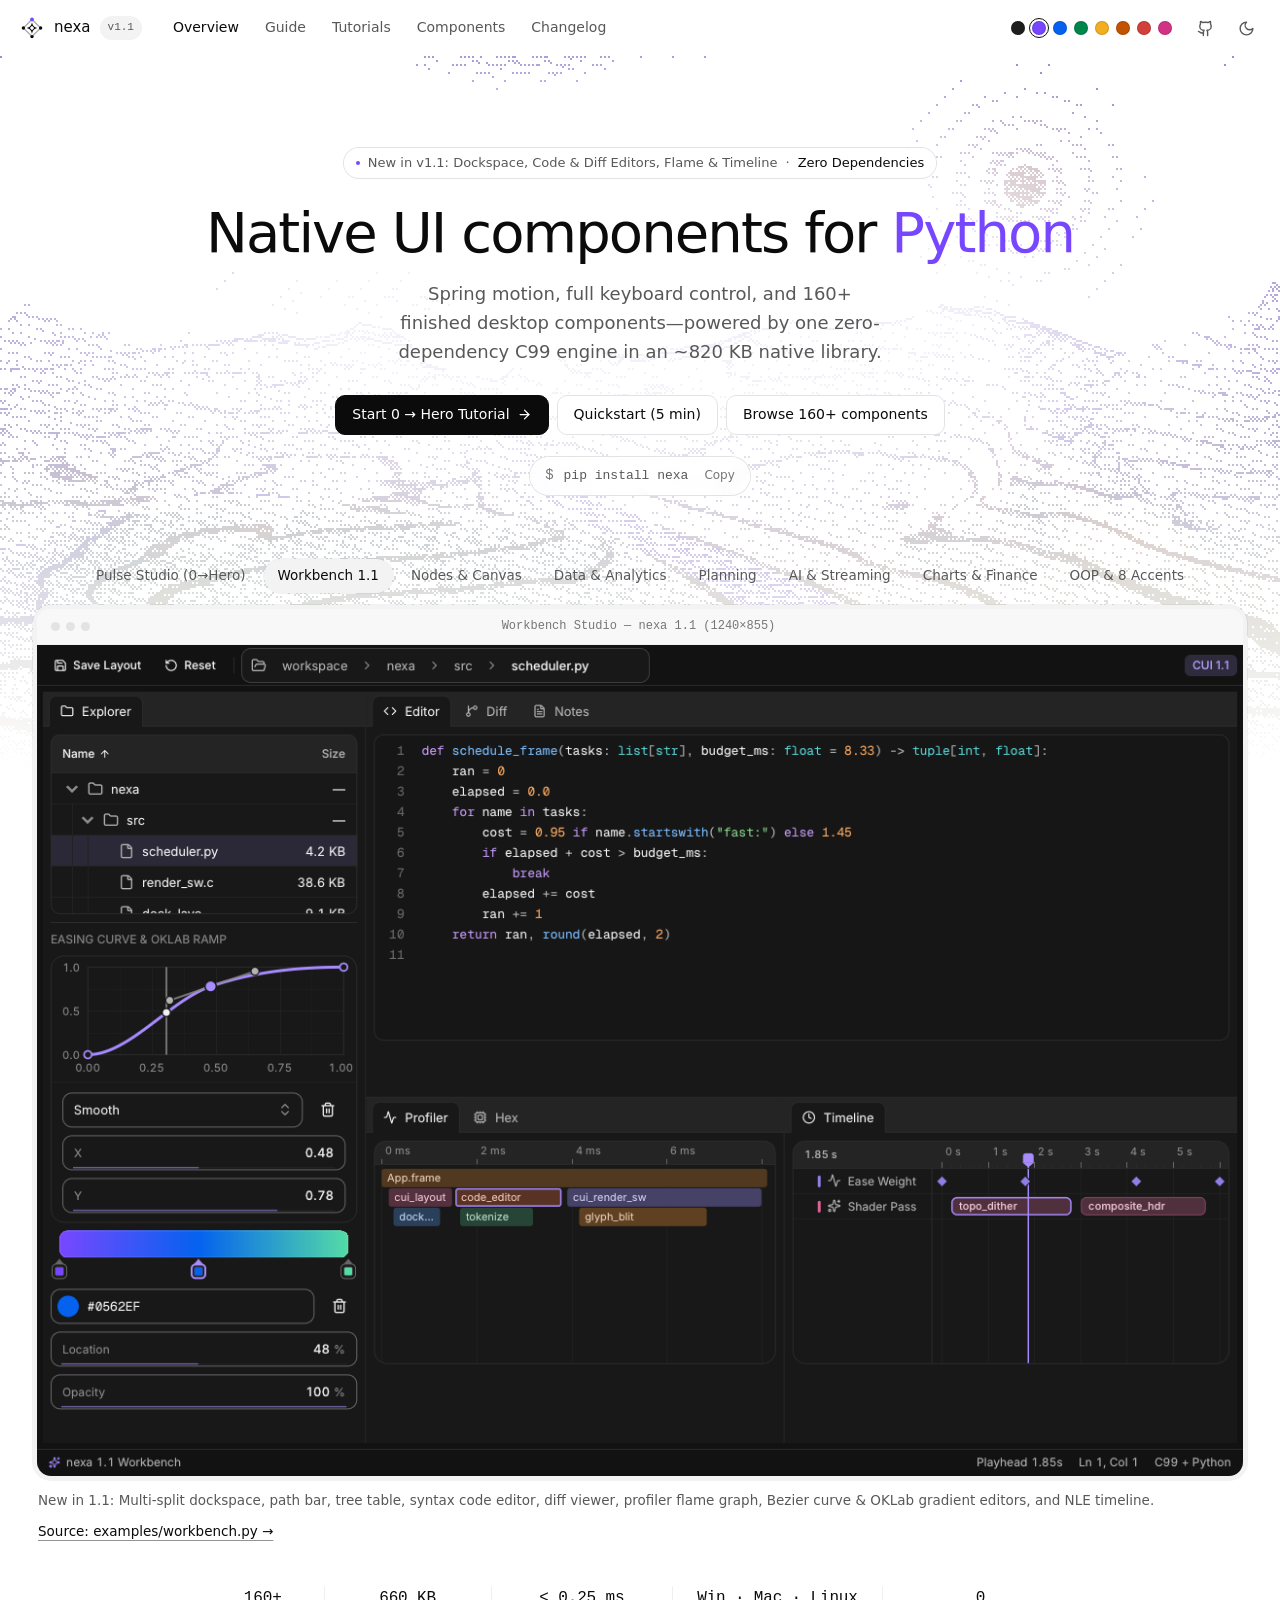
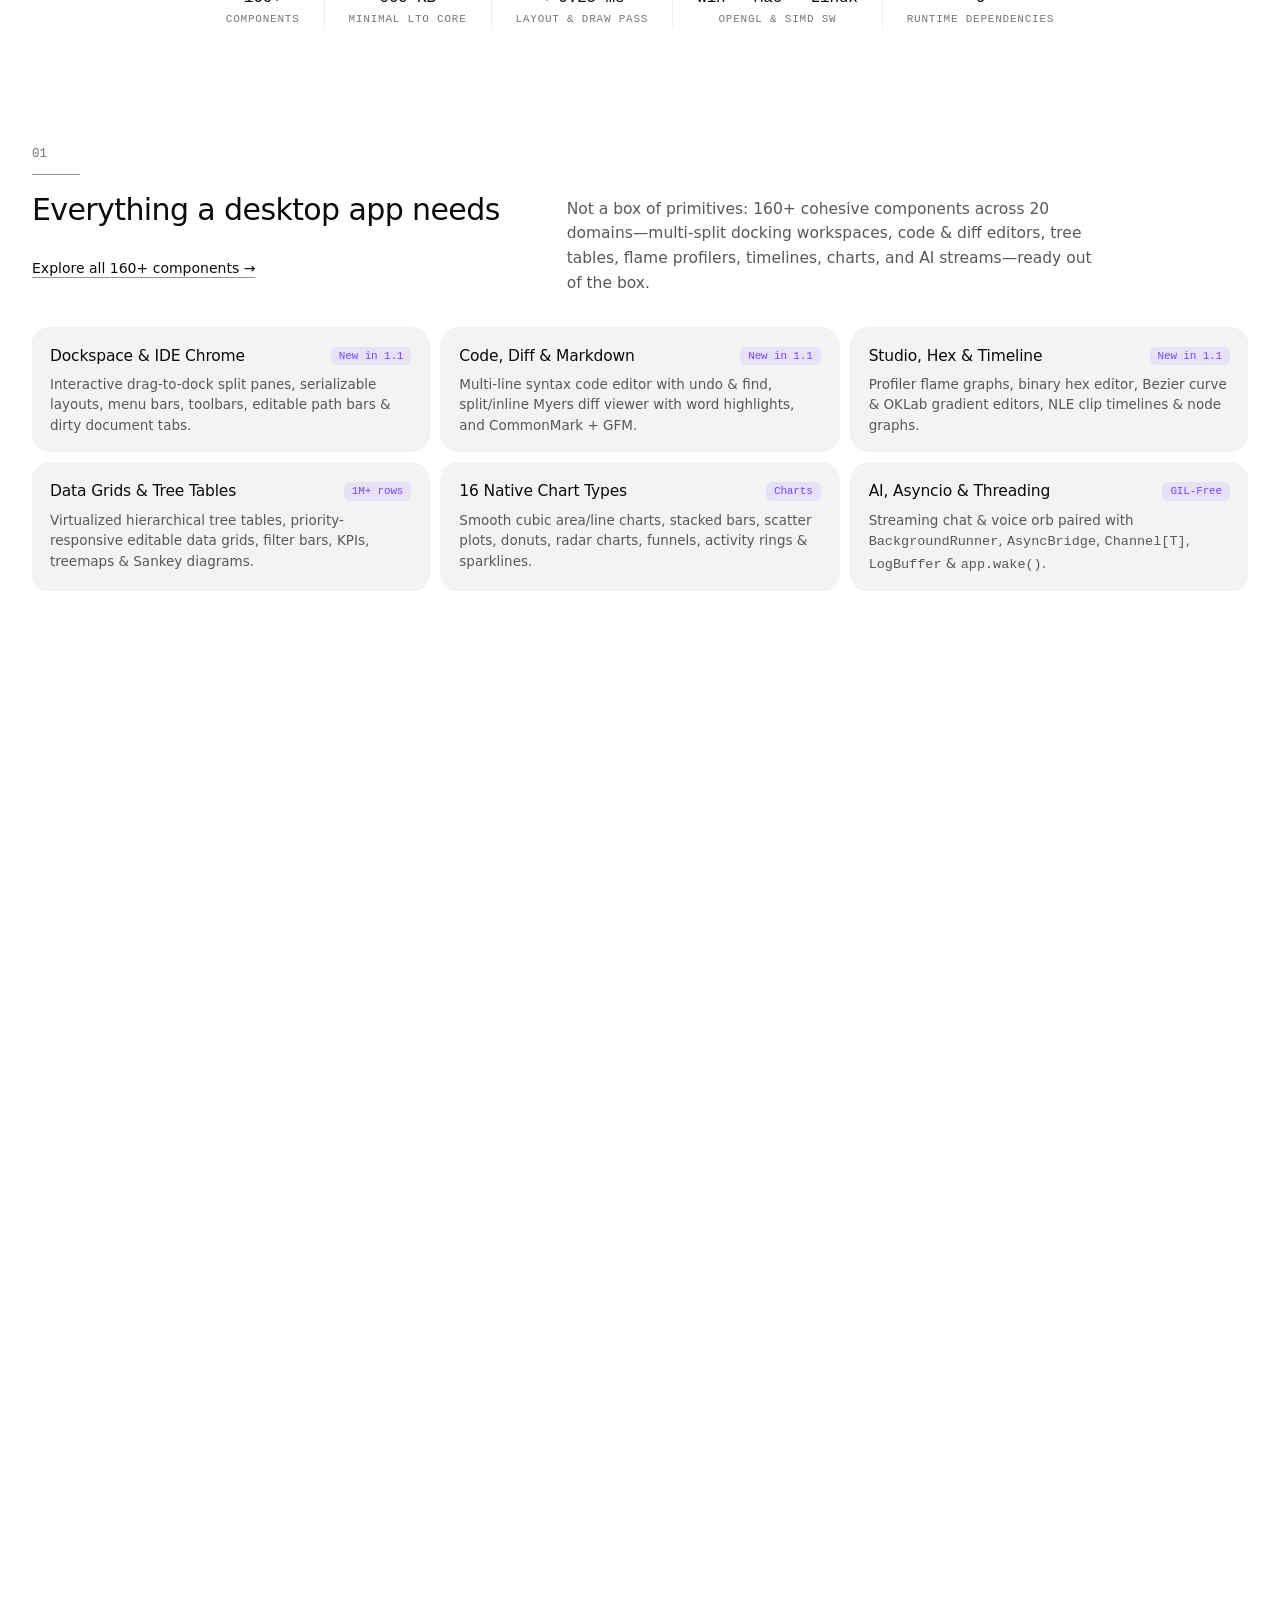
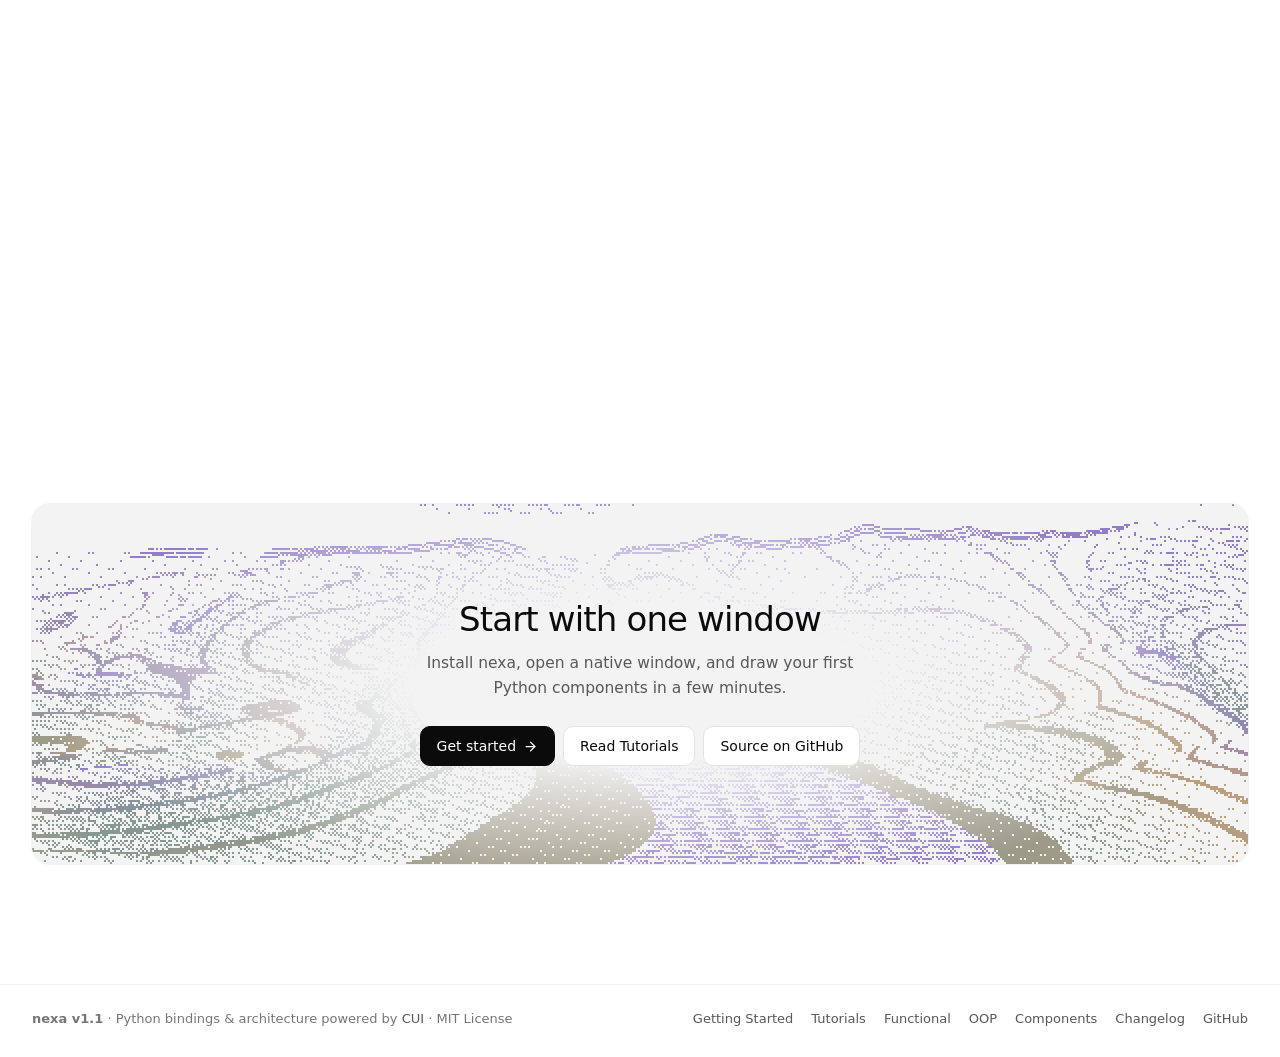
==== docs/index.html @ 09da2f0e "Add comprehensive 11-module 0-to-Hero full tutorial & Pulse Studio capstone Co-authored-by: arena-ag" ====
<!DOCTYPE html>
<html lang="en" data-theme="light">
<head>
  <meta charset="UTF-8" />
  <meta name="viewport" content="width=device-width, initial-scale=1.0" />
  <title>nexa — Native UI Components for Python</title>
  <meta name="description" content="Zero-dependency, C99-backed immediate-mode UI framework for Python. 160+ components, multi-split docking, code &amp; diff editors, Functional &amp; OOP paradigms, OKLCH design system, asyncio &amp; threading." />
  <link rel="icon" type="image/svg+xml" href="assets/favicon.svg?v=1.1.1" />
  <link rel="stylesheet" href="assets/styles.css?v=1.1.1" />
  <script>
    try {
      const saved = localStorage.getItem("nexa_theme");
      const dark = saved ? saved === "dark" : matchMedia("(prefers-color-scheme: dark)").matches;
      document.documentElement.dataset.theme = dark ? "dark" : "light";
    } catch (e) {}
  </script>
</head>
<body>
  <!-- Sticky Top Bar -->
  <header class="topbar">
    <div class="topbar-inner">
      <a class="brand" href="index.html">
        <svg class="brand-mark-svg" viewBox="0 0 24 24" fill="none" aria-hidden="true" focusable="false">
          <path d="M12 3.4 L20.6 12 L12 20.6 L3.4 12 Z" stroke="currentColor" stroke-opacity="0.34" stroke-width="1.35" stroke-linejoin="round"/>
          <path fill-rule="evenodd" clip-rule="evenodd"
                d="M12 5.2 C12 9.4 14.6 12 18.8 12 C14.6 12 12 14.6 12 18.8 C12 14.6 9.4 12 5.2 12 C9.4 12 12 9.4 12 5.2 Z M12 9.8 L14.2 12 L12 14.2 L9.8 12 Z"
                fill="currentColor"/>
          <circle cx="12" cy="3.4" r="1.9" fill="var(--accent)"/>
          <circle cx="20.6" cy="12" r="1.7" fill="currentColor"/>
          <circle cx="12" cy="20.6" r="1.7" fill="currentColor"/>
          <circle cx="3.4" cy="12" r="1.7" fill="currentColor"/>
        </svg>
        <span>nexa</span>
        <span class="brand-badge">v1.1</span>
      </a>
      <nav class="nav-links" aria-label="Primary">
        <a class="nav-link active" href="index.html">Overview</a>
        <a class="nav-link" href="guide.html#getting-started">Guide</a>
        <a class="nav-link" href="guide.html#tutorials">Tutorials</a>
        <a class="nav-link" href="guide.html#components">Components</a>
        <a class="nav-link" href="guide.html#changelog">Changelog</a>
      </nav>
      <div class="topbar-right">
        <div class="accent-strip" id="header-accent-strip" title="Switch live OKLCH accent"></div>
        <a class="icon-btn" href="https://github.com/x017/yapps" target="_blank" rel="noopener" aria-label="Source on GitHub" title="Source on GitHub">
          <svg viewBox="0 0 24 24" fill="none" stroke="currentColor" stroke-width="2" stroke-linecap="round" stroke-linejoin="round"><path d="M15 22v-4a4.8 4.8 0 0 0-1-3.5c3 0 6-2 6-5.5.08-1.25-.27-2.48-1-3.5.28-1.15.28-2.35 0-3.5 0 0-1 0-3 1.5-2.64-.5-5.36-.5-8 0C6 2 5 2 5 2c-.3 1.15-.3 2.35 0 3.5A5.403 5.403 0 0 0 4 9c0 3.5 3 5.5 6 5.5-.39.49-.68 1.05-.85 1.65-.17.6-.22 1.23-.15 1.85v4"/><path d="M9 18c-4.51 2-5-2-7-2"/></svg>
        </a>
        <button class="icon-btn" id="theme-toggle-btn" type="button" aria-label="Switch theme"></button>
      </div>
    </div>
  </header>

  <div class="home-shell">
    <!-- Procedural 3D Topographic Woodcut Backdrop -->
    <div class="home-art" id="home-hero-art"></div>

    <main class="page-home">
      <!-- Centered Hero -->
      <section class="hero">
        <a class="hero-badge" href="guide.html#changelog">
          <span class="dot"></span>
          <span>New in v1.1: Dockspace, Code &amp; Diff Editors, Flame &amp; Timeline</span> · <strong>Zero Dependencies</strong>
        </a>
        <h1>
          Native UI components for <span class="accent-word">Python</span>
        </h1>
        <p class="hero-sub">
          Spring motion, full keyboard control, and 160+ finished desktop components—powered by one zero-dependency C99 engine in an ~820 KB native library.
        </p>

        <div class="hero-actions">
          <a class="btn btn-primary" href="guide.html#zero-to-hero">
            Start 0 → Hero Tutorial
            <svg viewBox="0 0 24 24" fill="none" stroke="currentColor" stroke-width="2" stroke-linecap="round" stroke-linejoin="round"><path d="M5 12h14"/><path d="m12 5 7 7-7 7"/></svg>
          </a>
          <a class="btn" href="guide.html#getting-started">Quickstart (5 min)</a>
          <a class="btn" href="guide.html#components">Browse 160+ components</a>
        </div>

        <div class="hero-cmd">
          <span class="cmd-prompt">$</span>
          <code>pip install nexa</code>
          <button class="copy-mini" type="button" data-copy-text="pip install nexa">Copy</button>
        </div>
      </section>

      <!-- Showcase Window Stage -->
      <section class="home-show" id="showcase" aria-label="Application showcase">
        <div class="showcase-tabs" id="showcase-tabs"></div>
        <div class="window-frame">
          <div class="window-bar">
            <div class="window-dots"><i></i><i></i><i></i></div>
            <span id="showcase-win-title">Workbench Studio — nexa 1.1 (1240×855)</span>
            <span style="width: 42px;"></span>
          </div>
          <img id="showcase-img" src="assets/screenshots/workbench.png" width="1240" height="855" decoding="async" fetchpriority="high" alt="nexa 1.1 Workbench Studio screenshot" />
        </div>
        <div class="showcase-caption">
          <span id="showcase-caption-text"></span>
          <a class="text-link" id="showcase-source-link" href="https://github.com/x017/yapps/blob/main/examples/workbench.py" target="_blank" rel="noopener">Source: examples/workbench.py →</a>
        </div>
      </section>

      <!-- Monospace Metrics Strip -->
      <ul class="home-strip" aria-label="At a glance">
        <li><span class="strip-v">160+</span><span class="strip-k">components</span></li>
        <li><span class="strip-v">660 KB</span><span class="strip-k">minimal LTO core</span></li>
        <li><span class="strip-v">&lt; 0.25 ms</span><span class="strip-k">layout &amp; draw pass</span></li>
        <li><span class="strip-v">Win · Mac · Linux</span><span class="strip-k">OpenGL &amp; SIMD SW</span></li>
        <li><span class="strip-v">0</span><span class="strip-k">runtime dependencies</span></li>
      </ul>

      <!-- 01: Everything a desktop app needs -->
      <section class="home-feature">
        <div class="feature-head">
          <span class="feature-num">01</span>
          <h2>Everything a desktop app needs</h2>
          <p>
            Not a box of primitives: 160+ cohesive components across 20 domains—multi-split docking workspaces, code &amp; diff editors, tree tables, flame profilers, timelines, charts, and AI streams—ready out of the box.
          </p>
          <a class="text-link" href="guide.html#components">Explore all 160+ components →</a>
        </div>

        <div class="bento-grid">
          <a class="bento-card" href="guide.html#components">
            <h3><span>Dockspace &amp; IDE Chrome</span> <span class="bento-tag">New in 1.1</span></h3>
            <p>Interactive drag-to-dock split panes, serializable layouts, menu bars, toolbars, editable path bars &amp; dirty document tabs.</p>
          </a>
          <a class="bento-card" href="guide.html#components">
            <h3><span>Code, Diff &amp; Markdown</span> <span class="bento-tag">New in 1.1</span></h3>
            <p>Multi-line syntax code editor with undo &amp; find, split/inline Myers diff viewer with word highlights, and CommonMark + GFM.</p>
          </a>
          <a class="bento-card" href="guide.html#components">
            <h3><span>Studio, Hex &amp; Timeline</span> <span class="bento-tag">New in 1.1</span></h3>
            <p>Profiler flame graphs, binary hex editor, Bezier curve &amp; OKLab gradient editors, NLE clip timelines &amp; node graphs.</p>
          </a>
          <a class="bento-card" href="guide.html#components">
            <h3><span>Data Grids &amp; Tree Tables</span> <span class="bento-tag">1M+ rows</span></h3>
            <p>Virtualized hierarchical tree tables, priority-responsive editable data grids, filter bars, KPIs, treemaps &amp; Sankey diagrams.</p>
          </a>
          <a class="bento-card" href="guide.html#components">
            <h3><span>16 Native Chart Types</span> <span class="bento-tag">Charts</span></h3>
            <p>Smooth cubic area/line charts, stacked bars, scatter plots, donuts, radar charts, funnels, activity rings &amp; sparklines.</p>
          </a>
          <a class="bento-card" href="guide.html#concurrency-and-async">
            <h3><span>AI, Asyncio &amp; Threading</span> <span class="bento-tag">GIL-Free</span></h3>
            <p>Streaming chat &amp; voice orb paired with <code>BackgroundRunner</code>, <code>AsyncBridge</code>, <code>Channel[T]</code>, <code>LogBuffer</code> &amp; <code>app.wake()</code>.</p>
          </a>
        </div>
      </section>

      <!-- 02: Your interface is plain Python -->
      <section class="home-feature">
        <div class="feature-head">
          <span class="feature-num">02</span>
          <h2>Your interface is plain Python</h2>
          <p>
            Every widget is a function or <code>with</code> scope that draws itself and returns plain Python values. Start with a 20-line functional closure, pass explicit procedural state, or scale into isolated <code>Component</code>, <code>View</code>, and <code>Router</code> classes.
          </p>
          <a class="text-link" id="paradigm-guide-link" href="guide.html#tutorial-functional">Read Functional Tutorial →</a>
        </div>

        <div class="paradigm-box">
          <div class="paradigm-selector" id="paradigm-selector">
            <button class="paradigm-card active" type="button" data-paradigm="functional">
              <h3><span>Functional Closure</span> <span class="bento-tag">ui.run</span></h3>
              <p>Zero boilerplate. Close over local variables and ship a complete desktop tool in 20 lines of Python.</p>
            </button>
            <button class="paradigm-card" type="button" data-paradigm="procedural">
              <h3><span>Procedural Context</span> <span class="bento-tag">ctx: ui.UI</span></h3>
              <p>Explicit <code>while app.frame():</code> loop with plain helper functions—ideal for multi-window &amp; headless CI tests.</p>
            </button>
            <button class="paradigm-card" type="button" data-paradigm="oop">
              <h3><span>Object-Oriented</span> <span class="bento-tag">Component</span></h3>
              <p>Subclass <code>Application</code>, <code>Component</code>, and <code>View</code> with automatic ID-collision isolation and route stacks.</p>
            </button>
          </div>

          <div class="code-panel">
            <div class="code-header">
              <span id="paradigm-filename">hello_functional.py</span>
              <button class="copy-mini" data-copy-code="1" type="button">Copy</button>
            </div>
            <pre><code id="paradigm-code"></code></pre>
          </div>
        </div>
      </section>

      <!-- 03: Make it yours (8 OKLCH Accents) -->
      <section class="home-feature">
        <div class="feature-head">
          <span class="feature-num">03</span>
          <h2>Make it yours</h2>
          <p>
            Light and dark themes, eight calibrated perceptual OKLCH accents, and 34 semantic tokens your own custom canvas drawing follows automatically. Click any swatch to recolor this page live.
          </p>
          <a class="text-link" href="guide.html#theming-and-styling">Theming &amp; custom brand tokens →</a>
        </div>

        <div class="accents-grid" id="accents-interactive-grid"></div>

        <div class="code-panel" style="margin-top: 18px;">
          <div class="code-header">
            <span>Selected Python configuration</span>
            <a class="text-link" href="guide.html#theming-and-styling" style="font-family: var(--font);">All 34 theme tokens →</a>
          </div>
          <pre><code id="active-accent-code">accent=ui.Accent.VIOLET  # #a78bff (dark mode)</code></pre>
        </div>
      </section>

      <!-- 04: Small, fast and headless-testable -->
      <section class="home-feature">
        <div class="feature-head">
          <span class="feature-num">04</span>
          <h2>Small, fast and careful</h2>
          <p>
            Native Python desktop apps should open instantaneously, sleep at 0% CPU when idle, support optional BiDi &amp; Arabic shaping, and run identically inside headless Linux CI containers without Xvfb.
          </p>
          <a class="text-link" href="guide.html#advanced-rendering-and-packaging">Custom GPU backends, --rtl &amp; LTO builds →</a>
        </div>

        <ul class="facts">
          <li>
            <h3>0% idle CPU</h3>
            <p>Releases the Python GIL while sleeping on OS window events and wakes only on input, springs, or <code>app.wake()</code>.</p>
          </li>
          <li>
            <h3>Sub-MB native core</h3>
            <p>Includes all 160+ C99 widgets, OpenGL 3.3 + SIMD software renderer, Inter, Geist Mono, and 168 Lucide icons.</p>
          </li>
          <li>
            <h3>Headless pytest ready</h3>
            <p>Pass <code>headless=True</code> or set <code>NEXA_HEADLESS=1</code> to drive synthetic inputs and capture pixel-exact PNGs in CI.</p>
          </li>
          <li>
            <h3>BiDi &amp; BYO GPU</h3>
            <p>Enable UAX #9 BiDi &amp; Arabic OpenType shaping via <code>--rtl</code>, or feed <code>DrawData</code> into Vulkan, Metal, or DX12.</p>
          </li>
        </ul>

        <div class="size-bars">
          <div>
            <div class="size-row-top">
              <span>Default Full Build (160+ Widgets + OpenGL 3.3 + SIMD SW + 4 Embedded Fonts)</span>
              <code>820.4 KB</code>
            </div>
            <div class="size-track"><div class="size-fill" style="width: 100%;"></div></div>
          </div>
          <div>
            <div class="size-row-top">
              <span>Minimal + Software Renderer (LTO, Custom Runtime Fonts)</span>
              <code>671.8 KB</code>
            </div>
            <div class="size-track"><div class="size-fill" style="width: 81.9%;"></div></div>
          </div>
          <div>
            <div class="size-row-top">
              <span>Ultra-Minimal Core Only (LTO, Bring-Your-Own GPU Backend)</span>
              <code>659.7 KB</code>
            </div>
            <div class="size-track"><div class="size-fill" style="width: 80.4%;"></div></div>
          </div>
        </div>
      </section>

      <!-- 05: Complete Step-by-Step Tutorials & Reference (All 7 Chapters) -->
      <section class="home-feature" id="tutorials">
        <div class="feature-head">
          <span class="feature-num">05</span>
          <h2>Step-by-step tutorials</h2>
          <p>
            Seven hands-on chapters—every snippet tested in CI—take you from your first window to complete Functional/Procedural and Object-Oriented desktop apps, async worker streams, and standalone binaries.
          </p>
          <a class="text-link" href="guide.html#tutorials">Open Tutorials Hub →</a>
        </div>

        <ul class="guide-cards">
          <li class="guide-card-featured-wrap" style="grid-column: 1 / -1;">
            <a class="guide-card guide-card-featured" href="guide.html#zero-to-hero">
              <span class="gc-num">00 · COMPLETE 0 → HERO MASTERCLASS (11 MODULES · 11 RUNNABLE APPS)</span>
              <span class="gc-title">Zero to Hero: The Complete nexa Full Tutorial</span>
              <span class="gc-text">Go from installing nexa and opening a 15-line native window all the way to architecting, testing, and freezing Pulse Studio—covering Flexbox/Grid layouts, every form &amp; picker, chrome, 50k virtualized grids, code &amp; diff editors, studio canvases, OOP Router/Store, OKLCH theming, and streaming worker pools.</span>
              <span class="gc-go">Start the full 0 → Hero course →</span>
            </a>
          </li>
          <li>
            <a class="guide-card" href="guide.html#getting-started">
              <span class="gc-num">01 · START HERE</span>
              <span class="gc-title">Getting started</span>
              <span class="gc-text">Install nexa, open your first native window, and master value-returning widgets &amp; ID scopes.</span>
              <span class="gc-go">Start tutorial →</span>
            </a>
          </li>
          <li>
            <a class="guide-card" href="guide.html#tutorial-functional">
              <span class="gc-num">02 · TUTORIAL</span>
              <span class="gc-title">Functional &amp; Procedural</span>
              <span class="gc-text">Build closures with ui.run(draw), flexbox shells, overlays, and a full Personal Budget Tracker.</span>
              <span class="gc-go">Start tutorial →</span>
            </a>
          </li>
          <li>
            <a class="guide-card" href="guide.html#tutorial-oop">
              <span class="gc-num">03 · TUTORIAL</span>
              <span class="gc-title">Object-Oriented (OOP)</span>
              <span class="gc-text">Structure multi-screen apps with Application, Component, View, Router, Store &amp; an Incident Console.</span>
              <span class="gc-go">Start tutorial →</span>
            </a>
          </li>
          <li>
            <a class="guide-card" href="guide.html#theming-and-styling">
              <span class="gc-num">04 · TUTORIAL</span>
              <span class="gc-title">Theming, Accents &amp; Icons</span>
              <span class="gc-text">Light &amp; dark mode, all 8 OKLCH accents, 34 theme tokens, custom .ttf fonts, and 168 Lucide icons.</span>
              <span class="gc-go">Start tutorial →</span>
            </a>
          </li>
          <li>
            <a class="guide-card" href="guide.html#concurrency-and-async">
              <span class="gc-num">05 · TUTORIAL</span>
              <span class="gc-title">Concurrency &amp; Asyncio</span>
              <span class="gc-text">Stream background tasks, threads, Channel[T], LogBuffer, and asyncio coroutines at 60fps.</span>
              <span class="gc-go">Start tutorial →</span>
            </a>
          </li>
          <li>
            <a class="guide-card" href="guide.html#advanced-rendering-and-packaging">
              <span class="gc-num">06 · TUTORIAL</span>
              <span class="gc-title">Canvas, GPU &amp; Packaging</span>
              <span class="gc-text">Vector canvas, headless pytest PNG checks, custom GPU backends, --rtl shaping &amp; PyInstaller/Nuitka.</span>
              <span class="gc-go">Start tutorial →</span>
            </a>
          </li>
          <li>
            <a class="guide-card" href="guide.html#components-reference">
              <span class="gc-num">07 · REFERENCE</span>
              <span class="gc-title">160+ Components Reference</span>
              <span class="gc-text">Complete Python signatures, result types, and scope rules across all 20 built-in widget domains.</span>
              <span class="gc-go">Browse API →</span>
            </a>
          </li>
        </ul>
      </section>

      <!-- Closing Procedural Topographic Basin CTA Band -->
      <section class="home-cta" id="home-cta-band">
        <div class="home-cta-body">
          <h2>Start with one window</h2>
          <p>Install nexa, open a native window, and draw your first Python components in a few minutes.</p>
          <div class="hero-actions">
            <a class="btn btn-primary" href="guide.html#getting-started">
              Get started
              <svg viewBox="0 0 24 24" fill="none" stroke="currentColor" stroke-width="2" stroke-linecap="round" stroke-linejoin="round"><path d="M5 12h14"/><path d="m12 5 7 7-7 7"/></svg>
            </a>
            <a class="btn" href="guide.html#tutorials">Read Tutorials</a>
            <a class="btn" href="https://github.com/x017/yapps" target="_blank" rel="noopener">Source on GitHub</a>
          </div>
        </div>
      </section>
    </main>
  </div>

  <footer class="footer">
    <div class="footer-inner">
      <div>
        <strong>nexa v1.1</strong> · Python bindings &amp; architecture powered by <a href="https://github.com/yappologistic/CUI" target="_blank" rel="noopener">CUI</a> · MIT License
      </div>
      <nav style="display: flex; flex-wrap: wrap; gap: 18px;">
        <a href="guide.html#getting-started">Getting Started</a>
        <a href="guide.html#tutorials">Tutorials</a>
        <a href="guide.html#tutorial-functional">Functional</a>
        <a href="guide.html#tutorial-oop">OOP</a>
        <a href="guide.html#components">Components</a>
        <a href="guide.html#changelog">Changelog</a>
        <a href="https://github.com/x017/yapps" target="_blank" rel="noopener">GitHub</a>
      </nav>
    </div>
  </footer>

  <script src="assets/dither.js?v=1.1.1" defer></script>
  <script src="assets/site.js?v=1.1.1" defer></script>
</body>
</html>
---- docs/assets/styles.css ----
/* ==========================================================================
   nexa Documentation & Landing Page Design System
   Matches CUI's exact tokens, recessed bezel framing, typography, motion, and
   ordered 8x8 Bayer dithered landscape background (`https://yappologistic.github.io/CUI/`).
   ========================================================================== */

:root {
  --base: #ffffff;
  --sheet-edge: rgb(0 0 0 / 0.08);
  --bezel: #f3f3f3;
  --bezel-edge: rgb(0 0 0 / 0.05);
  --bg: #ffffff;
  --surface: #ffffff;
  --surface-muted: #f8f8f8;
  --surface-sunk: #f3f3f3;
  --fg: #0b0b0b;
  --text-2: #585858;
  --text-3: #767676;
  --border: #e3e3e3;
  --border-subtle: #f0f0f0;
  --border-strong: #949494;
  --hover: #0b0b0b0d;
  --active: #0b0b0b16;
  --focus: #1f7dcfe6;
  --scrim: #0a0a0c52;
  --success: #00774d;
  --warning: #9f6202;
  --danger: #c9302d;
  --code-kw: #7a3fb0;
  --code-fn: #0b5cc4;
  --code-const: #0b0b0b;
  --code-str: #8a5300;
  --code-num: #00774d;
  --code-com: #767676;
  --shadow-float: 0 1px 3px rgb(0 0 0 / 0.06), 0 12px 32px -4px rgb(0 0 0 / 0.12);

  /* Active CUI Accent (defaults to Accent.BLUE light #0562ef) */
  --accent: #0562ef;
  --accent-fg: #ffffff;
  --accent-subtle: rgba(5, 98, 239, 0.10);
  --accent-ring: rgba(5, 98, 239, 0.28);

  /* CUI's exact corner radius & motion scales */
  --radius-control: 10px;
  --radius-item: 8px;
  --radius-panel: 14px;
  --radius-surface: 18px;
  --radius-small: 6px;
  --t-highlight: 100ms;
  --t-hover: 140ms;
  --t-state: 180ms;
  --t-enter: 260ms;
  --t-exit: 160ms;
  --ease: cubic-bezier(0.22, 1, 0.36, 1);

  --sidebar-w: 268px;
  --topbar-h: 56px;
  --font: "Inter", -apple-system, BlinkMacSystemFont, "Segoe UI", system-ui, sans-serif;
  --font-display: "Geist", "Inter", -apple-system, BlinkMacSystemFont, system-ui, sans-serif;
  --font-mono: "Geist Mono", "JetBrains Mono", ui-monospace, SFMono-Regular, Menlo, Consolas, monospace;
  color-scheme: light;
}

:root[data-theme="dark"] {
  --base: #121212;
  --sheet-edge: rgb(255 255 255 / 0.08);
  --bezel: #1c1c1c;
  --bezel-edge: rgb(255 255 255 / 0.05);
  --bg: #121212;
  --surface: #181818;
  --surface-muted: #1f1f1f;
  --surface-sunk: #0e0e0e;
  --fg: #f2f2f2;
  --text-2: #b4b4b4;
  --text-3: #8c8c8c;
  --border: #2b2b2b;
  --border-subtle: #222222;
  --border-strong: #676767;
  --hover: #f2f2f20d;
  --active: #f2f2f216;
  --focus: #55adffe6;
  --scrim: #0000008c;
  --success: #55d69f;
  --warning: #f2bd68;
  --danger: #f2716c;
  --code-kw: #c9a6ff;
  --code-fn: #7cc4f0;
  --code-const: #f2f2f2;
  --code-str: #f2bd68;
  --code-num: #55d69f;
  --code-com: #8c8c8c;
  --shadow-float: 0 1px 3px rgb(0 0 0 / 0.24), 0 14px 36px -4px rgb(0 0 0 / 0.4);

  --accent: #6ba3ff;
  --accent-fg: #071428;
  --accent-subtle: rgba(107, 163, 255, 0.14);
  --accent-ring: rgba(107, 163, 255, 0.34);
  color-scheme: dark;
}

*, *::before, *::after {
  box-sizing: border-box;
}

html {
  scroll-behavior: smooth;
  scrollbar-width: thin;
  scrollbar-color: var(--border-strong) transparent;
  caret-color: var(--fg);
  accent-color: var(--fg);
}

::-webkit-scrollbar { width: 10px; height: 10px; }
::-webkit-scrollbar-track { background: transparent; }
::-webkit-scrollbar-thumb {
  background: color-mix(in oklab, var(--fg) 18%, transparent);
  border-radius: 10px;
  border: 3px solid transparent;
  background-clip: content-box;
}
::-webkit-scrollbar-thumb:hover {
  background-color: color-mix(in oklab, var(--fg) 30%, transparent);
}

body {
  margin: 0;
  min-height: 100vh;
  background: var(--base);
  color: var(--fg);
  font: 400 14px/1.55 var(--font);
  font-feature-settings: "cv11", "ss01";
  -webkit-font-smoothing: antialiased;
  -moz-osx-font-smoothing: grayscale;
}

a {
  color: inherit;
  text-decoration: none;
}

button, input, textarea, select {
  font: inherit;
  color: inherit;
}

code, kbd, pre {
  font-family: var(--font-mono);
}

::selection {
  background: color-mix(in srgb, var(--focus) 28%, transparent);
}

:focus-visible {
  outline: 2px solid var(--focus);
  outline-offset: 3px;
}

/* ==========================================================================
   Ordered Bayer Dither Canvas & Masked Backdrops
   ========================================================================== */

.dither {
  position: absolute;
  inset: 0;
  overflow: hidden;
  pointer-events: none;
}

.dither canvas {
  display: block;
  width: 100%;
  height: 100%;
  image-rendering: pixelated;
  image-rendering: crisp-edges;
  opacity: 0;
  transition: opacity 900ms var(--ease);
}

.dither.shown canvas {
  opacity: 1;
}

.dither.instant canvas {
  transition: none;
}

/* Landing page shell & hero dithered mountain backdrop:
   Two intersected masks fade the dots downwards into --bg AND keep the region
   behind the centered headline calm so text contrast stays well above 4.5:1. */
.home-shell {
  position: relative;
  isolation: isolate;
}

.home-art {
  position: absolute;
  inset: 0 0 auto 0;
  height: 760px;
  z-index: -1;
  overflow: hidden;
  pointer-events: none;
  opacity: 0.56;
  --fade: linear-gradient(to bottom, #000 0%, #000 30%, transparent 94%);
  --calm: radial-gradient(ellipse 740px 260px at 50% 235px, rgb(0 0 0 / 0.15) 45%, #000 100%);
  -webkit-mask-image: var(--fade), var(--calm);
  mask-image: var(--fade), var(--calm);
  -webkit-mask-composite: source-in;
  mask-composite: intersect;
}

:root[data-theme="dark"] .home-art {
  opacity: 0.55;
}

.home-art .dither {
  will-change: transform;
}

/* Documentation portal (`guide.html`) dithered chapter header backdrop */
.docs-main-wrap {
  position: relative;
  isolation: isolate;
  min-width: 0;
}

.docs-art {
  position: absolute;
  inset: 0 0 auto 0;
  height: 390px;
  z-index: -1;
  overflow: hidden;
  pointer-events: none;
  opacity: 0.50;
  --fade: linear-gradient(to bottom, #000 0%, #000 22%, transparent 95%);
  --calm: radial-gradient(ellipse 680px 220px at 42% 130px, rgb(0 0 0 / 0.12) 45%, #000 100%);
  -webkit-mask-image: var(--fade), var(--calm);
  mask-image: var(--fade), var(--calm);
  -webkit-mask-composite: source-in;
  mask-composite: intersect;
}

:root[data-theme="dark"] .docs-art {
  opacity: 0.48;
}

/* Closing dithered Snake River CTA band (matches CUI's .home-cta) */
.home-cta {
  position: relative;
  isolation: isolate;
  overflow: hidden;
  margin-top: 120px;
  min-height: 360px;
  display: grid;
  place-items: center;
  padding: 56px 24px;
  border-radius: var(--radius-surface);
  background: var(--bezel);
  box-shadow: 0 0 0 1px var(--bezel-edge);
  text-align: center;
}

.home-cta.compact {
  margin-top: 48px;
  min-height: 250px;
  padding: 40px 24px;
}

.home-cta .dither {
  z-index: -1;
  opacity: 0.62;
  -webkit-mask-image: radial-gradient(ellipse 62% 70% at 50% 50%, transparent 30%, #000 82%);
  mask-image: radial-gradient(ellipse 62% 70% at 50% 50%, transparent 30%, #000 82%);
}

:root[data-theme="dark"] .home-cta .dither {
  opacity: 0.60;
}

.home-cta-body {
  position: relative;
  z-index: 1;
}

.home-cta h2 {
  margin: 0;
  font: 500 34px/1.1 var(--font-display);
  letter-spacing: -0.025em;
}

.home-cta.compact h2 {
  font-size: 26px;
}

.home-cta p {
  color: var(--text-2);
  margin: 12px auto 0;
  max-width: 44ch;
  font-size: 15.5px;
  line-height: 1.6;
}

.home-cta .hero-actions {
  margin-top: 26px;
}

.home-cta .btn:not(.btn-primary) {
  background: var(--bg);
}

.art-credit {
  margin: 14px 0 0;
  text-align: center;
  font-size: 12px;
  color: var(--text-3);
}

/* ==========================================================================
   Top Navigation Bar (matches CUI's borderless sticky topbar + scroll hairline)
   ========================================================================== */

.topbar {
  position: sticky;
  top: 0;
  z-index: 40;
  height: var(--topbar-h);
  background: color-mix(in oklab, var(--base) 88%, transparent);
  -webkit-backdrop-filter: blur(10px);
  backdrop-filter: blur(10px);
  box-shadow: 0 1px 0 transparent;
  transition: box-shadow var(--t-state);
}

body.scrolled .topbar {
  box-shadow: 0 1px 0 var(--border-subtle);
}

.read-progress {
  position: absolute;
  left: 0;
  right: 0;
  bottom: -1px;
  height: 2px;
  background: var(--fg);
  transform: scaleX(0);
  transform-origin: 0 50%;
  opacity: 0;
  transition: opacity var(--t-state);
  pointer-events: none;
}

body.guide-mode .read-progress {
  opacity: 0.85;
}

.topbar-inner {
  height: 100%;
  padding: 0 16px 0 20px;
  display: flex;
  align-items: center;
  gap: 8px;
}

.brand {
  display: inline-flex;
  align-items: center;
  gap: 10px;
  margin-right: 12px;
  font-weight: 500;
  font-size: 15px;
}

.brand-mark-svg {
  display: block;
  flex: none;
  width: 24px;
  height: 24px;
  color: var(--fg);
  transition: transform 220ms var(--ease);
}

.brand:hover .brand-mark-svg {
  transform: rotate(45deg) scale(1.04);
}

.brand-badge {
  font-family: var(--font-mono);
  font-size: 11px;
  font-weight: 500;
  padding: 2px 7px;
  border-radius: 999px;
  background: var(--bezel);
  box-shadow: 0 0 0 1px var(--bezel-edge);
  color: var(--text-2);
}

.nav-links {
  display: flex;
  align-items: center;
  gap: 2px;
  min-width: 0;
  overflow-x: auto;
  scrollbar-width: none;
}

.nav-links::-webkit-scrollbar {
  display: none;
}

.nav-link {
  padding: 6px 12px;
  border-radius: var(--radius-item);
  color: var(--text-2);
  font-size: 14px;
  font-weight: 500;
  white-space: nowrap;
  transition: color var(--t-hover), background-color var(--t-hover);
}

.nav-link:hover,
.nav-link.active {
  color: var(--fg);
}

.topbar-right {
  margin-left: auto;
  display: flex;
  align-items: center;
  gap: 6px;
}

/* CUI Accent Swatch Dots */
.accent-strip {
  display: inline-flex;
  align-items: center;
  gap: 7px;
  padding: 0 10px;
}

.accent-dot {
  width: 14px;
  height: 14px;
  border-radius: 50%;
  border: 0;
  padding: 0;
  cursor: pointer;
  box-shadow: inset 0 0 0 1px rgb(0 0 0 / 0.14);
  position: relative;
  transition: transform var(--t-hover) var(--ease);
}

.accent-dot:hover {
  transform: scale(1.14);
}

.accent-dot.active::after {
  content: "";
  position: absolute;
  inset: -3px;
  border-radius: 50%;
  border: 1.5px solid var(--fg);
}

.icon-btn {
  height: 34px;
  min-width: 34px;
  padding: 0 9px;
  border: 0;
  background: transparent;
  color: var(--text-2);
  border-radius: var(--radius-control);
  display: inline-flex;
  align-items: center;
  justify-content: center;
  gap: 6px;
  font-size: 13px;
  font-weight: 500;
  cursor: pointer;
  transition: background-color var(--t-hover), color var(--t-hover);
}

.icon-btn:hover {
  background: var(--hover);
  color: var(--fg);
}

.icon-btn svg {
  width: 17px;
  height: 17px;
}

/* ==========================================================================
   Landing Page (`index.html`) — Overview Layout, Hero, Stage & Numbered Sections
   ========================================================================== */

.page-home {
  max-width: 1320px;
  margin: 0 auto;
  padding: 92px 32px 72px;
}

.hero {
  max-width: 900px;
  margin: 0 auto;
  display: grid;
  justify-items: center;
  text-align: center;
}

@keyframes home-rise {
  from { opacity: 0; transform: translateY(14px); }
}

.hero > * {
  animation: home-rise 720ms var(--ease) both;
}
.hero > :nth-child(2) { animation-delay: 60ms; }
.hero > :nth-child(3) { animation-delay: 120ms; }
.hero > :nth-child(4) { animation-delay: 180ms; }
.hero > :nth-child(5) { animation-delay: 240ms; }

.hero-badge {
  display: inline-flex;
  align-items: center;
  gap: 8px;
  height: 30px;
  padding: 0 12px;
  margin-bottom: 26px;
  border-radius: 999px;
  background: color-mix(in oklab, var(--bg) 82%, transparent);
  box-shadow: 0 0 0 1px var(--border);
  color: var(--text-2);
  font-size: 13px;
  -webkit-backdrop-filter: blur(6px);
  backdrop-filter: blur(6px);
  transition: color var(--t-hover), box-shadow var(--t-hover);
}

.hero-badge:hover {
  color: var(--fg);
  box-shadow: 0 0 0 1px var(--border-strong);
}

.hero-badge .dot {
  width: 4px;
  height: 4px;
  border-radius: 50%;
  background: var(--accent);
}

.hero-badge strong {
  color: var(--fg);
  font-weight: 500;
}

.hero h1 {
  margin: 0;
  font: 500 clamp(38px, 5vw, 56px)/1.04 var(--font-display);
  letter-spacing: -0.034em;
  text-wrap: balance;
}

.hero h1 .accent-word {
  color: var(--accent);
  transition: color var(--t-state);
}

.hero-sub {
  margin: 18px auto 0;
  max-width: 56ch;
  font-size: 18px;
  line-height: 1.6;
  color: var(--text-2);
  text-wrap: balance;
}

.hero-actions {
  display: flex;
  flex-wrap: wrap;
  justify-content: center;
  align-items: center;
  gap: 8px;
  margin-top: 28px;
}

.btn {
  display: inline-flex;
  align-items: center;
  justify-content: center;
  gap: 7px;
  height: 40px;
  padding: 0 16px;
  border-radius: var(--radius-control);
  border: 1px solid var(--border);
  background: var(--surface);
  color: var(--fg);
  font-weight: 500;
  font-size: 14px;
  cursor: pointer;
  white-space: nowrap;
  transition: background-color var(--t-hover), border-color var(--t-hover), color var(--t-hover), transform 150ms var(--ease);
}

.btn:hover {
  border-color: var(--border-strong);
}

.btn:active {
  transform: scale(0.97);
}

.btn-primary {
  background: var(--fg);
  color: var(--bg);
  border-color: var(--fg);
}

.btn-primary:hover {
  background: color-mix(in oklab, var(--fg) 86%, var(--bg));
  border-color: color-mix(in oklab, var(--fg) 86%, var(--bg));
}

.btn svg {
  width: 15px;
  height: 15px;
}

/* Frosted One-Line Install Command Pill (matches CUI's .hero-cmd) */
.hero-cmd {
  display: inline-flex;
  align-items: center;
  gap: 6px;
  margin-top: 22px;
  height: 38px;
  padding: 0 5px 0 15px;
  border-radius: 999px;
  max-width: 100%;
  background: color-mix(in oklab, var(--bg) 78%, transparent);
  box-shadow: 0 0 0 1px var(--border);
  -webkit-backdrop-filter: blur(6px);
  backdrop-filter: blur(6px);
}

.hero-cmd code {
  font: 400 13px/1 var(--font-mono);
  color: var(--text-2);
  white-space: nowrap;
  overflow: hidden;
  text-overflow: ellipsis;
}

.cmd-prompt {
  color: var(--text-3);
  margin-right: 4px;
  user-select: none;
  font-family: var(--font-mono);
}

.copy-mini {
  flex: none;
  height: 28px;
  padding: 0 10px;
  border: 0;
  border-radius: 999px;
  background: transparent;
  color: var(--text-3);
  font-size: 12px;
  font-weight: 500;
  cursor: pointer;
  transition: color var(--t-hover), background-color var(--t-hover);
}

.copy-mini:hover {
  color: var(--fg);
  background: var(--hover);
}

/* Showcase Stage & Tabs (matches CUI's .home-show + .stage bezel) */
.home-show {
  margin-top: 64px;
}

.showcase-tabs {
  display: flex;
  flex-wrap: wrap;
  justify-content: center;
  gap: 4px;
  margin-bottom: 16px;
}

.tab-pill {
  height: 34px;
  padding: 0 14px;
  border: 0;
  border-radius: 999px;
  background: transparent;
  color: var(--text-2);
  font-size: 13.5px;
  font-weight: 500;
  cursor: pointer;
  transition: color var(--t-hover), background-color var(--t-state), box-shadow var(--t-state);
}

.tab-pill:hover {
  color: var(--fg);
}

.tab-pill.active {
  color: var(--fg);
  background: var(--bezel);
  box-shadow: 0 0 0 1px var(--bezel-edge);
}

.window-frame {
  position: relative;
  margin: 5px;
  border-radius: var(--radius-panel);
  background: var(--bg);
  box-shadow: 0 0 0 4px var(--bezel), 0 0 0 5px var(--bezel-edge);
  overflow: hidden;
}

.window-bar {
  height: 36px;
  padding: 0 14px;
  background: var(--surface-muted);
  border-bottom: 1px solid var(--border-subtle);
  display: flex;
  align-items: center;
  justify-content: space-between;
  font-size: 12px;
  color: var(--text-3);
  font-family: var(--font-mono);
}

.window-dots {
  display: flex;
  gap: 6px;
}

.window-dots i {
  width: 9px;
  height: 9px;
  border-radius: 50%;
  background: var(--border);
  display: inline-block;
}

.window-frame img {
  display: block;
  width: 100%;
  height: auto;
}

.showcase-caption {
  margin: 14px 6px 0;
  display: flex;
  justify-content: space-between;
  align-items: center;
  flex-wrap: wrap;
  gap: 10px;
  color: var(--text-2);
  font-size: 13.5px;
}

.text-link {
  color: var(--fg);
  font-weight: 500;
  text-decoration: underline;
  text-decoration-color: var(--border-strong);
  text-underline-offset: 4px;
  transition: text-decoration-color var(--t-hover);
}

.text-link:hover {
  text-decoration-color: var(--fg);
}

/* At-a-glance Monospace Metrics Strip (matches CUI's .home-strip) */
.home-strip {
  list-style: none;
  display: flex;
  flex-wrap: wrap;
  justify-content: center;
  margin: 44px 0 0;
  padding: 0;
}

.home-strip li {
  padding: 2px 24px;
  text-align: center;
}

.home-strip li + li {
  border-left: 1px solid var(--border-subtle);
}

.strip-v {
  display: block;
  font: 500 16px/1.25 var(--font-mono);
  color: var(--fg);
  letter-spacing: -0.01em;
}

.strip-k {
  display: block;
  margin-top: 5px;
  font: 400 11px/1.2 var(--font-mono);
  color: var(--text-3);
  text-transform: uppercase;
  letter-spacing: 0.07em;
}

/* Numbered Editorial Sections (`01` .. `05` matching CUI's .home-feature) */
.home-feature {
  margin-top: 120px;
  content-visibility: auto;
  contain-intrinsic-size: auto 560px;
}

.feature-head {
  display: grid;
  grid-template-columns: minmax(0, 5fr) minmax(0, 7fr);
  column-gap: 48px;
  margin-bottom: 32px;
  align-items: start;
}

.feature-head > * {
  grid-column: 1;
}

.feature-head p {
  grid-column: 2;
  grid-row: 2 / span 2;
  margin: 0;
  max-width: 54ch;
  color: var(--text-2);
  font-size: 15.5px;
  line-height: 1.6;
  padding-top: 4px;
}

.feature-head .text-link {
  grid-row: 3;
  display: inline-flex;
  align-items: center;
  gap: 4px;
  margin-top: 14px;
  font-size: 14px;
}

.feature-num {
  position: relative;
  font: 400 12.5px/1 var(--font-mono);
  color: var(--text-3);
  padding-bottom: 14px;
  margin-bottom: 18px;
  min-width: 48px;
  justify-self: start;
}

.feature-num::after {
  content: "";
  position: absolute;
  left: 0;
  right: 0;
  bottom: 0;
  height: 1px;
  background: var(--border-strong);
}

.feature-head h2 {
  margin: 0;
  font: 500 30px/1.15 var(--font-display);
  letter-spacing: -0.02em;
}

/* Paradigm Split Grid */
.paradigm-box {
  display: grid;
  grid-template-columns: minmax(0, 5fr) minmax(0, 7fr);
  gap: 32px;
  align-items: start;
}

.paradigm-selector {
  display: flex;
  flex-direction: column;
  gap: 10px;
}

.paradigm-card {
  text-align: left;
  padding: 16px 18px;
  border-radius: var(--radius-surface);
  border: 0;
  background: var(--bezel);
  box-shadow: 0 0 0 1px var(--bezel-edge);
  color: var(--fg);
  cursor: pointer;
  transition: box-shadow var(--t-hover), transform 280ms var(--ease);
}

.paradigm-card:hover {
  box-shadow: 0 0 0 1px var(--border-strong);
}

.paradigm-card.active {
  background: var(--surface);
  box-shadow: 0 0 0 1.5px var(--fg), var(--shadow-float);
}

.paradigm-card h3 {
  margin: 0 0 5px;
  font: 500 15px/1.3 var(--font-display);
  display: flex;
  align-items: center;
  justify-content: space-between;
}

.paradigm-card p {
  margin: 0;
  font-size: 13.5px;
  color: var(--text-2);
  line-height: 1.5;
}

.bento-tag {
  font-family: var(--font-mono);
  font-size: 11px;
  color: var(--accent);
  background: var(--accent-subtle);
  padding: 2px 8px;
  border-radius: var(--radius-small);
}

/* Recessed Bezel Code Panel (matches CUI's .code-view / pre.code) */
.code-panel {
  border: 0;
  border-radius: var(--radius-panel);
  margin: 5px;
  background: var(--bg);
  overflow: hidden;
  box-shadow: 0 0 0 4px var(--bezel), 0 0 0 5px var(--bezel-edge);
}

.code-header {
  display: flex;
  align-items: center;
  justify-content: space-between;
  gap: 10px;
  padding: 7px 10px 7px 16px;
  border-bottom: 1px solid var(--border-subtle);
  font-family: var(--font-mono);
  font-size: 12px;
  color: var(--text-2);
}

.code-panel pre,
.prose pre {
  margin: 0;
  padding: 15px 18px;
  overflow-x: auto;
  font-size: 12.5px;
  line-height: 1.62;
  color: var(--fg);
  tab-size: 4;
}

/* CUI Syntax Highlighting Tokens */
.tok-kw { color: var(--code-kw); }
.tok-fn { color: var(--code-fn); }
.tok-cls { color: var(--code-fn); font-weight: 500; }
.tok-str { color: var(--code-str); }
.tok-num { color: var(--code-num); }
.tok-com { color: var(--code-com); font-style: italic; }

/* 8 Real Accents Interactive Grid */
.accents-grid {
  display: grid;
  grid-template-columns: repeat(4, minmax(0, 1fr));
  gap: 12px;
}

.accent-card {
  padding: 14px 16px;
  border-radius: var(--radius-surface);
  border: 0;
  background: var(--bezel);
  box-shadow: 0 0 0 1px var(--bezel-edge);
  display: flex;
  align-items: center;
  gap: 12px;
  cursor: pointer;
  text-align: left;
  transition: transform 280ms var(--ease), box-shadow var(--t-hover);
}

.accent-card:hover {
  transform: translateY(-2px);
  box-shadow: 0 0 0 1px var(--border-strong);
}

.accent-card.active {
  background: var(--surface);
  box-shadow: 0 0 0 1.5px var(--accent), var(--shadow-float);
}

.swatch-pill {
  width: 32px;
  height: 32px;
  border-radius: 9px;
  flex-shrink: 0;
  box-shadow: inset 0 0 0 1px rgb(0 0 0 / 0.12);
}

.accent-meta strong {
  display: block;
  font-size: 14px;
  font-weight: 500;
  color: var(--fg);
}

.accent-meta code {
  font-size: 11.5px;
  color: var(--text-3);
}

/* Bento Component Tiles & Numbered Guide Cards (with CUI's radial dot-grid & spotlight) */
.bento-grid,
.guide-cards {
  list-style: none;
  margin: 0;
  padding: 0;
  display: grid;
  grid-template-columns: repeat(3, minmax(0, 1fr));
  gap: 12px;
}

.bento-card,
.guide-card {
  position: relative;
  isolation: isolate;
  display: flex;
  flex-direction: column;
  gap: 6px;
  height: 100%;
  padding: 18px 18px 16px;
  border-radius: var(--radius-surface);
  background: var(--bezel);
  box-shadow: 0 0 0 1px var(--bezel-edge);
  overflow: hidden;
  transition: transform 320ms var(--ease), box-shadow 320ms var(--ease);
}

.bento-card::before,
.guide-card::before {
  content: "";
  position: absolute;
  right: -10px;
  top: -10px;
  width: 150px;
  height: 110px;
  z-index: -1;
  pointer-events: none;
  opacity: 0;
  background-image: radial-gradient(currentColor 1px, transparent 1.4px);
  background-size: 6px 6px;
  color: var(--text-3);
  -webkit-mask-image: radial-gradient(closest-side at 80% 20%, #000, transparent);
  mask-image: radial-gradient(closest-side at 80% 20%, #000, transparent);
  transition: opacity 420ms var(--ease), transform 600ms var(--ease);
  transform: translate(8px, -8px);
}

.bento-card::after,
.guide-card::after {
  content: "";
  position: absolute;
  inset: 0;
  z-index: -1;
  border-radius: inherit;
  pointer-events: none;
  opacity: 0;
  background: radial-gradient(260px circle at var(--mx, 50%) var(--my, 0%), rgb(255 255 255 / 0.55), transparent 70%);
  transition: opacity 320ms var(--ease);
}

:root[data-theme="dark"] .bento-card::after,
:root[data-theme="dark"] .guide-card::after {
  background: radial-gradient(260px circle at var(--mx, 50%) var(--my, 0%), rgb(255 255 255 / 0.07), transparent 70%);
}

.bento-card:hover,
.guide-card:hover {
  transform: translateY(-3px);
  box-shadow: 0 0 0 1px var(--border-strong), 0 12px 32px -18px rgb(0 0 0 / 0.35);
}

.bento-card:hover::before,
.guide-card:hover::before {
  opacity: 0.7;
  transform: none;
}

.bento-card:hover::after,
.guide-card:hover::after {
  opacity: 1;
}

.bento-card h3,
.gc-title {
  margin: 0;
  font: 500 15.5px/1.3 var(--font-display);
  letter-spacing: -0.01em;
  display: flex;
  align-items: center;
  justify-content: space-between;
  gap: 8px;
}

.bento-card p,
.gc-text {
  margin: 2px 0 0;
  font-size: 13.5px;
  line-height: 1.52;
  color: var(--text-2);
}

.gc-num {
  font: 400 12px/1 var(--font-mono);
  color: var(--text-3);
  margin-bottom: 8px;
}

.gc-go {
  display: inline-flex;
  align-items: center;
  gap: 4px;
  margin-top: auto;
  padding-top: 10px;
  font-size: 13px;
  font-weight: 500;
  color: var(--text-2);
}

.guide-card:hover .gc-go {
  color: var(--fg);
}

/* Facts Row & Binary Size Bars (matches CUI's .facts + bezel panel) */
.facts {
  list-style: none;
  margin: 0 0 28px;
  padding: 0;
  display: grid;
  grid-template-columns: repeat(4, minmax(0, 1fr));
  border-top: 1px solid var(--border);
}

.facts li {
  padding: 22px 24px 4px 0;
}

.facts li + li {
  padding-left: 24px;
  border-left: 1px solid var(--border-subtle);
}

.facts h3 {
  margin: 0;
  font: 500 16px/1.35 var(--font-display);
  letter-spacing: -0.005em;
}

.facts p {
  margin: 8px 0 0;
  color: var(--text-2);
  font-size: 14px;
  line-height: 1.6;
}

.size-bars {
  display: flex;
  flex-direction: column;
  gap: 14px;
  margin: 5px;
  background: var(--bg);
  border-radius: var(--radius-panel);
  box-shadow: 0 0 0 4px var(--bezel), 0 0 0 5px var(--bezel-edge);
  padding: 22px 24px;
}

.size-row-top {
  display: flex;
  justify-content: space-between;
  gap: 12px;
  font-size: 13.5px;
  margin-bottom: 6px;
}

.size-row-top code {
  color: var(--fg);
  font-weight: 500;
  font-size: 12.5px;
}

.size-track {
  height: 8px;
  border-radius: 999px;
  background: var(--bezel);
  box-shadow: inset 0 0 0 1px var(--bezel-edge);
  overflow: hidden;
}

.size-fill {
  height: 100%;
  border-radius: 999px;
  background: var(--accent);
  transition: background-color var(--t-state);
}

/* Site Footer (matches CUI's .site-footer) */
.footer {
  max-width: 1320px;
  margin: 48px auto 0;
  padding: 24px 32px 32px;
  border-top: 1px solid var(--border-subtle);
  color: var(--text-3);
  font-size: 13px;
}

.footer-inner {
  display: flex;
  justify-content: space-between;
  align-items: center;
  flex-wrap: wrap;
  gap: 12px 24px;
}

.footer a {
  color: var(--text-2);
  transition: color var(--t-hover);
}

.footer a:hover {
  color: var(--fg);
}

/* ==========================================================================
   Documentation Portal Layout (`guide.html`) — Matches CUI's Guide Layout
   ========================================================================== */

.docs-shell {
  display: flex;
  min-height: calc(100vh - var(--topbar-h));
}

.docs-sidebar {
  position: sticky;
  top: var(--topbar-h);
  width: var(--sidebar-w);
  flex: none;
  height: calc(100vh - var(--topbar-h));
  overflow-y: auto;
  padding: 12px 12px 36px;
  background: var(--base);
  scrollbar-color: transparent transparent;
}

.docs-sidebar:hover {
  scrollbar-color: var(--border-strong) transparent;
}

.search-box {
  position: relative;
  margin-bottom: 14px;
}

.search-box input {
  width: 100%;
  height: 32px;
  padding: 0 32px 0 12px;
  border-radius: var(--radius-control);
  border: 1px solid var(--sheet-edge);
  background: var(--surface);
  color: var(--fg);
  font-size: 13.5px;
  outline: none;
}

.search-box input:focus {
  border-color: var(--border-strong);
}

.search-kbd {
  position: absolute;
  right: 7px;
  top: 50%;
  transform: translateY(-50%);
  font: 500 11px/18px var(--font);
  color: var(--text-3);
  border: 1px solid var(--border);
  border-radius: 5px;
  padding: 0 5px;
  background: var(--surface);
  pointer-events: none;
}

.search-results {
  margin-bottom: 14px;
  border: 1px solid var(--border);
  border-radius: var(--radius-panel);
  background: var(--surface);
  box-shadow: var(--shadow-float);
  max-height: 320px;
  overflow-y: auto;
  display: none;
  padding: 4px;
}

.search-results.open {
  display: block;
}

.search-hit {
  display: block;
  padding: 8px 10px;
  border-radius: var(--radius-item);
  font-size: 12.5px;
  cursor: pointer;
}

.search-hit:hover {
  background: var(--hover);
}

.search-hit strong {
  display: block;
  font-weight: 500;
  color: var(--fg);
}

.search-hit span {
  color: var(--text-3);
  font-size: 12px;
}

.sidebar-group-title {
  font-size: 13px;
  font-weight: 400;
  color: var(--text-3);
  padding: 14px 4px 8px;
}

.sidebar-link {
  position: relative;
  display: flex;
  align-items: center;
  gap: 8px;
  margin-left: 10px;
  min-height: 32px;
  padding: 6px 10px 6px 16px;
  box-shadow: inset 1px 0 var(--border);
  color: var(--text-2);
  font-size: 14px;
  line-height: 1.35;
  cursor: pointer;
  transition: color var(--t-highlight);
}

.sidebar-link:hover {
  color: var(--fg);
}

.sidebar-link.active {
  color: var(--fg);
  font-weight: 500;
}

.sidebar-link.active::before {
  content: "";
  position: absolute;
  left: 0;
  top: 6px;
  bottom: 6px;
  width: 2px;
  border-radius: 2px;
  background: var(--fg);
}

.docs-content-grid {
  flex: 1;
  min-width: 0;
  background: var(--bg);
}

.docs-page-inner {
  max-width: 1160px;
  margin: 0 auto;
  padding: 40px 48px 96px;
  display: grid;
  grid-template-columns: minmax(0, 1fr) 200px;
  gap: 56px;
}

.docs-main {
  min-width: 0;
  max-width: 760px;
}

.docs-toc {
  position: sticky;
  top: calc(var(--topbar-h) + 32px);
  align-self: start;
  display: grid;
  gap: 2px;
  padding-top: 4px;
}

.toc-title {
  font-size: 12px;
  font-weight: 500;
  color: var(--text-3);
  margin-bottom: 6px;
}

.toc-link {
  display: block;
  padding: 3px 0 3px 12px;
  border-left: 1px solid var(--border);
  font-size: 13px;
  color: var(--text-3);
  line-height: 1.4;
  transition: color var(--t-highlight), border-color var(--t-highlight);
}

.toc-link:hover,
.toc-link.active {
  color: var(--fg);
  border-left-color: var(--fg);
}

/* Prose Typography inside Docs (matches CUI's .doc.guide) */
.prose {
  font-size: 16px;
  line-height: 1.72;
}

.prose h1 {
  font: 500 32px/1.2 var(--font-display);
  letter-spacing: -0.012em;
  margin: 0 0 18px;
}

.prose h2 {
  font: 500 21px/1.3 var(--font-display);
  letter-spacing: -0.005em;
  margin: 42px 0 10px;
  padding-bottom: 10px;
  border-bottom: 1px solid var(--border-subtle);
  scroll-margin-top: 76px;
}

.prose h3 {
  font-size: 16px;
  font-weight: 500;
  margin: 28px 0 6px;
  scroll-margin-top: 76px;
}

.prose p {
  margin: 14px 0;
  color: var(--fg);
  max-width: 74ch;
}

.prose > p:first-of-type {
  font-size: 16.5px;
  color: var(--text-2);
  line-height: 1.62;
}

.prose strong {
  color: var(--fg);
  font-weight: 600;
}

.prose ul,
.prose ol {
  margin: 12px 0 16px;
  padding-left: 20px;
  max-width: 74ch;
}

.prose li {
  margin: 5px 0;
}

.prose code {
  font-size: 13px;
  padding: 1px 5px;
  border-radius: 5px;
  background: var(--hover);
  box-shadow: inset 0 0 0 1px var(--border-subtle);
  color: var(--fg);
}

.prose pre code {
  padding: 0;
  background: none;
  box-shadow: none;
  font-size: 12.5px;
}

.prose .code-panel {
  margin: 22px 5px;
  max-width: calc(100% - 10px);
}

.prose blockquote {
  margin: 18px 5px;
  padding: 12px 16px;
  border-radius: var(--radius-panel);
  background: var(--bezel);
  box-shadow: 0 0 0 1px var(--bezel-edge);
}

.prose blockquote p {
  margin: 0;
  color: var(--text-2);
  font-size: 14.5px;
}

.prose hr {
  border: none;
  border-top: 1px solid var(--border-subtle);
  margin: 32px 0;
}

.prose a {
  text-decoration: underline;
  text-decoration-color: var(--border-strong);
  text-underline-offset: 3px;
}

.prose a:hover {
  text-decoration-color: var(--fg);
}

.prose table {
  width: 100%;
  border-collapse: collapse;
  margin: 20px 0;
  font-size: 14px;
  line-height: 1.5;
}

.prose th,
.prose td {
  text-align: left;
  padding: 9px 20px 9px 0;
  border-bottom: 1px solid var(--border-subtle);
  vertical-align: top;
}

.prose thead th {
  font-weight: 500;
  color: var(--fg);
  border-bottom-color: var(--border);
}

.prose td {
  color: var(--text-2);
}

.pager-nav {
  margin-top: 56px;
  display: grid;
  grid-template-columns: 1fr 1fr;
  gap: 12px;
}

.pager-card {
  display: grid;
  gap: 4px;
  padding: 14px 16px;
  border-radius: var(--radius-panel);
  border: 1px solid var(--border);
  background: var(--surface);
  text-decoration: none !important;
  cursor: pointer;
  transition: border-color var(--t-hover), background-color var(--t-hover);
}

.pager-card:hover {
  border-color: var(--border-strong);
  background: var(--hover);
}

.pager-card span {
  display: block;
  font-size: 13px;
  color: var(--text-3);
}

.pager-card strong {
  color: var(--fg);
  font-weight: 500;
  font-size: 15px;
}

.pager-card.next {
  text-align: right;
}

/* ==========================================================================
   Responsive Breakpoints & Reduced Motion
   ========================================================================== */

@media (max-width: 1160px) {
  .docs-page-inner {
    grid-template-columns: minmax(0, 1fr);
    padding: 32px 28px 80px;
  }
  .docs-toc {
    display: none;
  }
  .bento-grid,
  .guide-cards {
    grid-template-columns: repeat(2, minmax(0, 1fr));
  }
}

@media (max-width: 860px) {
  .page-home {
    padding: 56px 16px 56px;
  }
  .home-art {
    height: 560px;
  }
  .home-feature,
  .home-cta {
    margin-top: 88px;
  }
  .feature-head,
  .paradigm-box {
    grid-template-columns: minmax(0, 1fr);
    gap: 20px;
  }
  .feature-head p,
  .feature-head .text-link {
    grid-column: 1;
    grid-row: auto;
  }
  .facts,
  .accents-grid {
    grid-template-columns: repeat(2, minmax(0, 1fr));
    row-gap: 12px;
  }
  .facts li:nth-child(3) {
    padding-left: 0;
    border-left: 0;
  }
  .docs-shell {
    flex-direction: column;
  }
  .docs-sidebar {
    position: static;
    width: 100%;
    height: auto;
    border-bottom: 1px solid var(--border);
    padding-bottom: 16px;
  }
  .docs-page-inner {
    padding: 24px 16px 64px;
  }
  .prose table {
    display: block;
    overflow-x: auto;
  }
  .accent-strip {
    display: none;
  }
}

@media (max-width: 640px) {
  .home-strip {
    display: grid;
    grid-template-columns: repeat(2, minmax(0, 1fr));
    row-gap: 18px;
  }
  .home-strip li,
  .home-strip li + li {
    border-left: 0;
    padding: 0 8px;
  }
  .bento-grid,
  .guide-cards,
  .accents-grid,
  .facts,
  .pager-nav {
    grid-template-columns: minmax(0, 1fr);
  }
  .facts li,
  .facts li + li {
    padding: 16px 0 2px;
    border-left: 0;
  }
  .facts li + li {
    border-top: 1px solid var(--border-subtle);
  }
}

/* ==========================================================================
   v1.1 Tutorial Track, Sidebar Sub-Navigation, Interactive Component Catalog & Changelog
   ========================================================================== */

.sidebar-sublinks {
  display: flex;
  flex-direction: column;
  gap: 2px;
  margin: 3px 0 8px 12px;
  padding-left: 10px;
  border-left: 1px solid var(--border);
}

.sidebar-sublink {
  display: block;
  padding: 4px 8px;
  border-radius: 6px;
  font-size: 12.5px;
  line-height: 1.35;
  color: var(--text-3);
  text-decoration: none;
  transition: color var(--t-hover), background var(--t-hover);
}

.sidebar-sublink:hover,
.sidebar-sublink.active {
  color: var(--fg);
  background: var(--surface-muted);
}

.sidebar-sublink.active {
  color: var(--accent);
  font-weight: 500;
}

.toc-link.active {
  color: var(--accent) !important;
  font-weight: 500;
}

.doc-figure {
  margin: 26px 0;
}

.prose h4 {
  margin: 24px 0 8px;
  font: 600 15.5px/1.35 var(--font-display);
  color: var(--fg);
  letter-spacing: -0.01em;
}

.prose blockquote.callout-tip {
  border-left-color: var(--accent);
  background: var(--accent-subtle);
}

.prose blockquote.callout-warn {
  border-left-color: #f3ad20;
}

.hero-course-banner {
  display: flex;
  flex-direction: column;
  gap: 14px;
  padding: 24px 26px;
  margin: 18px 0 24px;
  border-radius: var(--radius-panel);
  background: var(--surface);
  box-shadow: 0 0 0 1.5px var(--accent-ring), 0 0 0 5px var(--bezel), var(--shadow-sm);
  text-decoration: none;
  color: var(--fg);
}

.hero-course-banner h2 {
  margin: 0 !important;
  padding: 0 !important;
  border: 0 !important;
  font: 600 23px/1.25 var(--font-display);
  letter-spacing: -0.02em;
}

.hero-course-banner p {
  margin: 0 !important;
  color: var(--text-2);
  font-size: 14.5px;
  line-height: 1.6;
}

.module-jump-strip {
  display: flex;
  flex-wrap: wrap;
  gap: 6px;
  margin-top: 2px;
}

.module-jump-pill {
  display: inline-flex;
  align-items: center;
  gap: 5px;
  padding: 5px 10px;
  border-radius: 999px;
  background: var(--bezel);
  box-shadow: 0 0 0 1px var(--bezel-edge);
  font: 500 12px/1.2 var(--font);
  color: var(--text-2);
  text-decoration: none;
  transition: color var(--t-hover), background var(--t-hover), box-shadow var(--t-hover);
}

.module-jump-pill:hover {
  color: var(--fg);
  background: var(--accent-subtle);
  box-shadow: 0 0 0 1px var(--accent-ring);
}

.guide-card-featured {
  grid-column: 1 / -1;
  background: var(--surface) !important;
  box-shadow: 0 0 0 1.5px var(--accent-ring), 0 0 0 4px var(--bezel) !important;
}

.tutorial-track {
  display: flex;
  flex-wrap: wrap;
  align-items: center;
  gap: 6px;
  margin: 0 0 24px;
  padding: 10px 12px;
  border-radius: var(--radius-surface);
  background: var(--bezel);
  box-shadow: 0 0 0 1px var(--bezel-edge);
}

.tutorial-track-label {
  font: 500 11px/1 var(--font-mono);
  text-transform: uppercase;
  letter-spacing: 0.06em;
  color: var(--text-3);
  margin-right: 6px;
}

.track-step {
  display: inline-flex;
  align-items: center;
  gap: 6px;
  padding: 5px 10px;
  border-radius: 999px;
  font-size: 12.5px;
  font-weight: 500;
  color: var(--text-2);
  text-decoration: none;
  transition: background var(--t-hover), color var(--t-hover);
}

.track-step:hover {
  color: var(--fg);
  background: var(--surface);
}

.track-step.active {
  background: var(--accent-subtle);
  color: var(--fg);
  box-shadow: 0 0 0 1px var(--accent-ring);
}

.track-step-num {
  font: 500 11px/1 var(--font-mono);
  color: var(--accent);
}

.tutorials-hub-grid {
  display: grid;
  grid-template-columns: repeat(2, minmax(0, 1fr));
  gap: 14px;
  margin-top: 22px;
}

.tutorial-hub-card {
  display: flex;
  flex-direction: column;
  gap: 8px;
  padding: 20px;
  border-radius: var(--radius-surface);
  background: var(--bezel);
  box-shadow: 0 0 0 1px var(--bezel-edge);
  text-decoration: none;
  color: var(--fg);
  transition: transform var(--t-hover), box-shadow var(--t-hover);
}

.tutorial-hub-card:hover {
  transform: translateY(-1px);
  box-shadow: 0 0 0 1px var(--accent-ring), var(--shadow-sm);
}

.tutorial-hub-top {
  display: flex;
  justify-content: space-between;
  align-items: center;
  gap: 8px;
}

.tutorial-hub-num {
  font: 500 12px/1 var(--font-mono);
  color: var(--accent);
}

.tutorial-hub-meta {
  font: 400 11.5px/1 var(--font-mono);
  color: var(--text-3);
}

.tutorial-hub-card h3 {
  margin: 2px 0 0;
  font-size: 17px;
  font-weight: 600;
}

.tutorial-hub-card p {
  margin: 0;
  font-size: 13.8px;
  line-height: 1.55;
  color: var(--text-2);
}

.badge-new {
  display: inline-flex;
  align-items: center;
  padding: 2px 7px;
  border-radius: 999px;
  font: 500 10.5px/1.3 var(--font-mono);
  background: var(--accent-subtle);
  color: var(--accent);
  box-shadow: 0 0 0 1px var(--accent-ring);
  vertical-align: middle;
}

.catalog-controls {
  display: flex;
  flex-direction: column;
  gap: 12px;
  margin: 20px 0 22px;
  padding: 14px;
  border-radius: var(--radius-surface);
  background: var(--bezel);
  box-shadow: 0 0 0 1px var(--bezel-edge);
}

.catalog-search-row {
  display: flex;
  align-items: center;
  gap: 10px;
  flex-wrap: wrap;
}

.catalog-search-row input {
  flex: 1 1 240px;
  padding: 9px 12px;
  border-radius: 8px;
  border: 1px solid var(--border);
  background: var(--surface);
  color: var(--fg);
  font: 400 13.5px/1.3 var(--font);
}

.catalog-count {
  font: 400 12px/1 var(--font-mono);
  color: var(--text-3);
}

.catalog-filter-row {
  display: flex;
  flex-wrap: wrap;
  gap: 6px;
}

.catalog-chip {
  padding: 5px 10px;
  border-radius: 999px;
  border: 1px solid var(--border);
  background: var(--surface);
  color: var(--text-2);
  font: 500 12px/1.2 var(--font);
  cursor: pointer;
  transition: background var(--t-hover), color var(--t-hover), border-color var(--t-hover);
}

.catalog-chip:hover {
  color: var(--fg);
  border-color: var(--border-strong);
}

.catalog-chip.active {
  background: var(--accent-subtle);
  color: var(--fg);
  border-color: var(--accent);
}

.catalog-grid {
  display: grid;
  grid-template-columns: repeat(2, minmax(0, 1fr));
  gap: 12px;
}

.catalog-card {
  padding: 14px 16px;
  border-radius: var(--radius-surface);
  background: var(--bezel);
  box-shadow: 0 0 0 1px var(--bezel-edge);
  display: flex;
  flex-direction: column;
  gap: 6px;
}

.catalog-card-head {
  display: flex;
  justify-content: space-between;
  align-items: baseline;
  gap: 8px;
}

.catalog-card-sig {
  font: 500 13px/1.35 var(--font-mono);
  color: var(--fg);
  word-break: break-word;
}

.catalog-card-domain {
  font: 400 11px/1 var(--font-mono);
  color: var(--text-3);
  white-space: nowrap;
}

.catalog-card p {
  margin: 0;
  font-size: 13px;
  line-height: 1.5;
  color: var(--text-2);
}

.changelog-entry {
  padding: 22px;
  margin-top: 18px;
  border-radius: var(--radius-surface);
  background: var(--bezel);
  box-shadow: 0 0 0 1px var(--bezel-edge);
}

.changelog-entry h2 {
  margin-top: 0 !important;
}

@media (max-width: 720px) {
  .tutorials-hub-grid,
  .catalog-grid {
    grid-template-columns: minmax(0, 1fr);
  }
}

@media (prefers-reduced-motion: reduce) {
  *, *::before, *::after {
    animation-duration: 0.01ms !important;
    transition-duration: 0.01ms !important;
  }
}
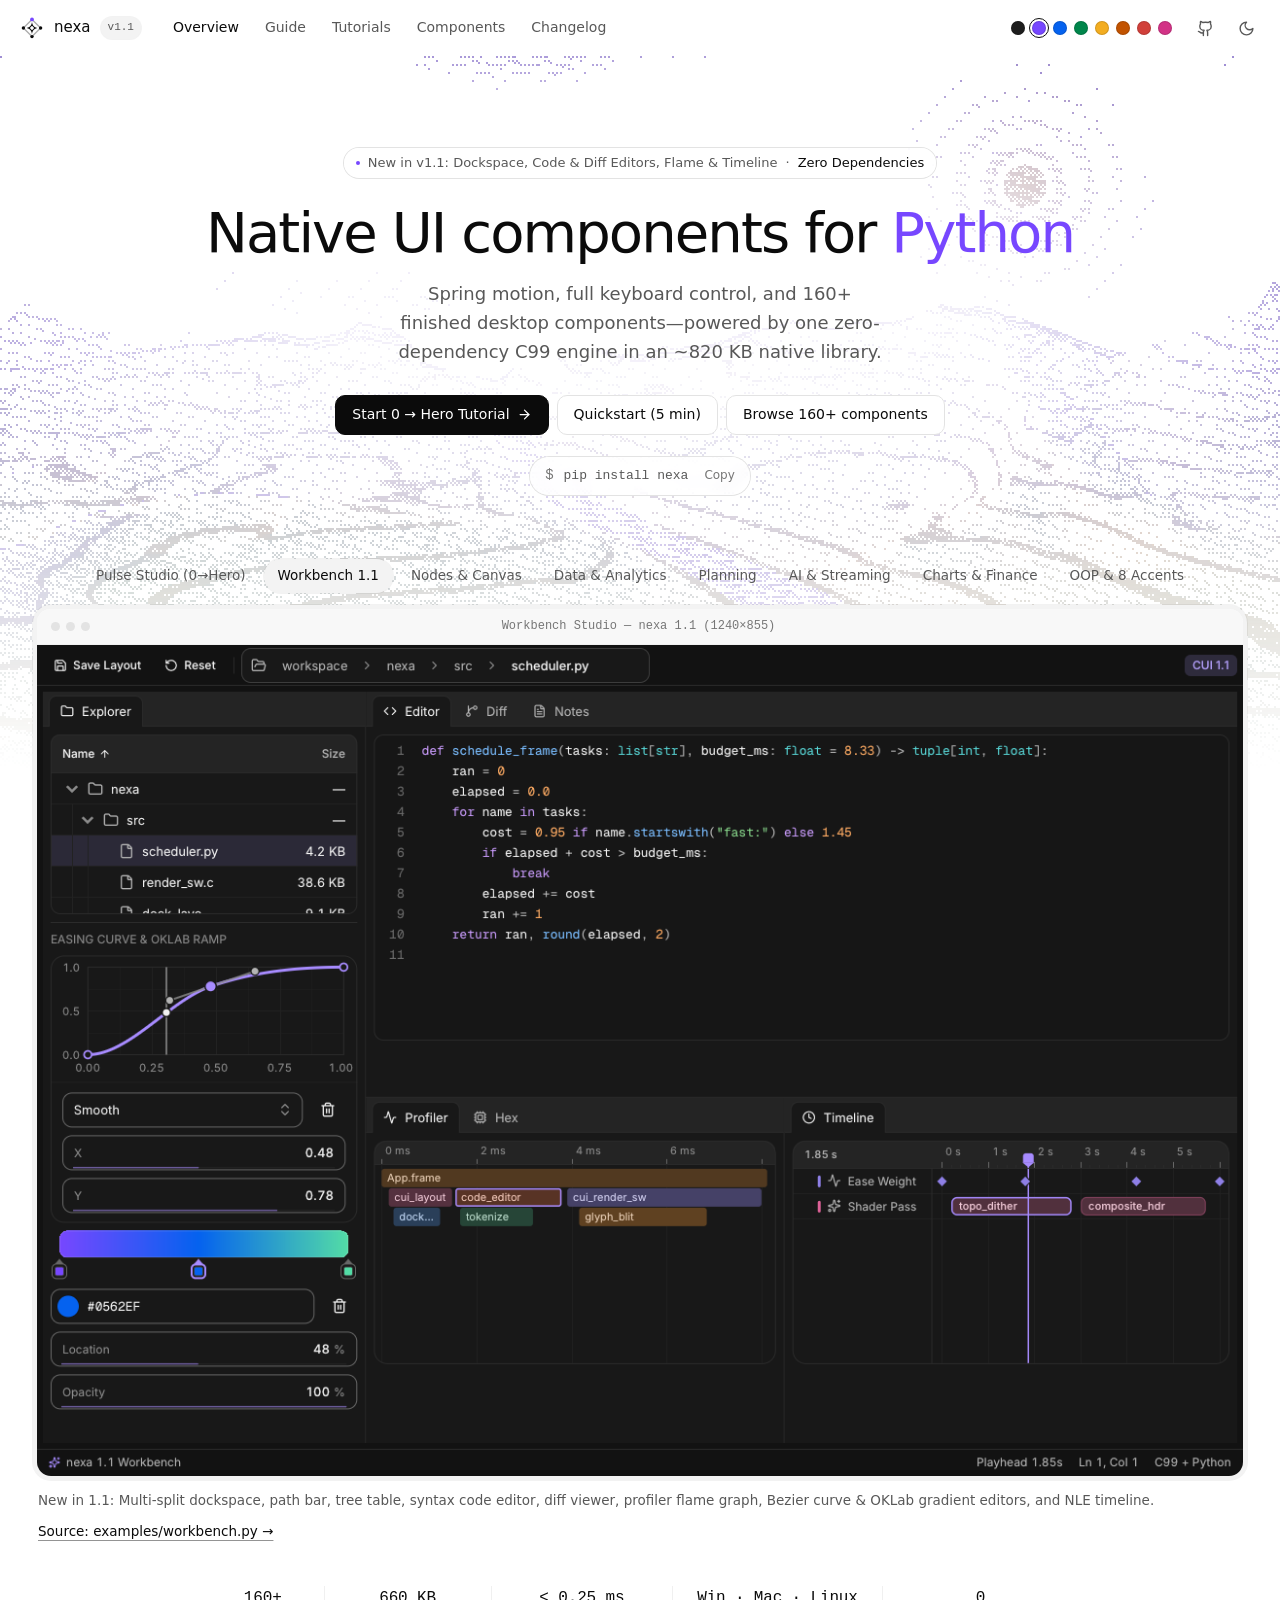
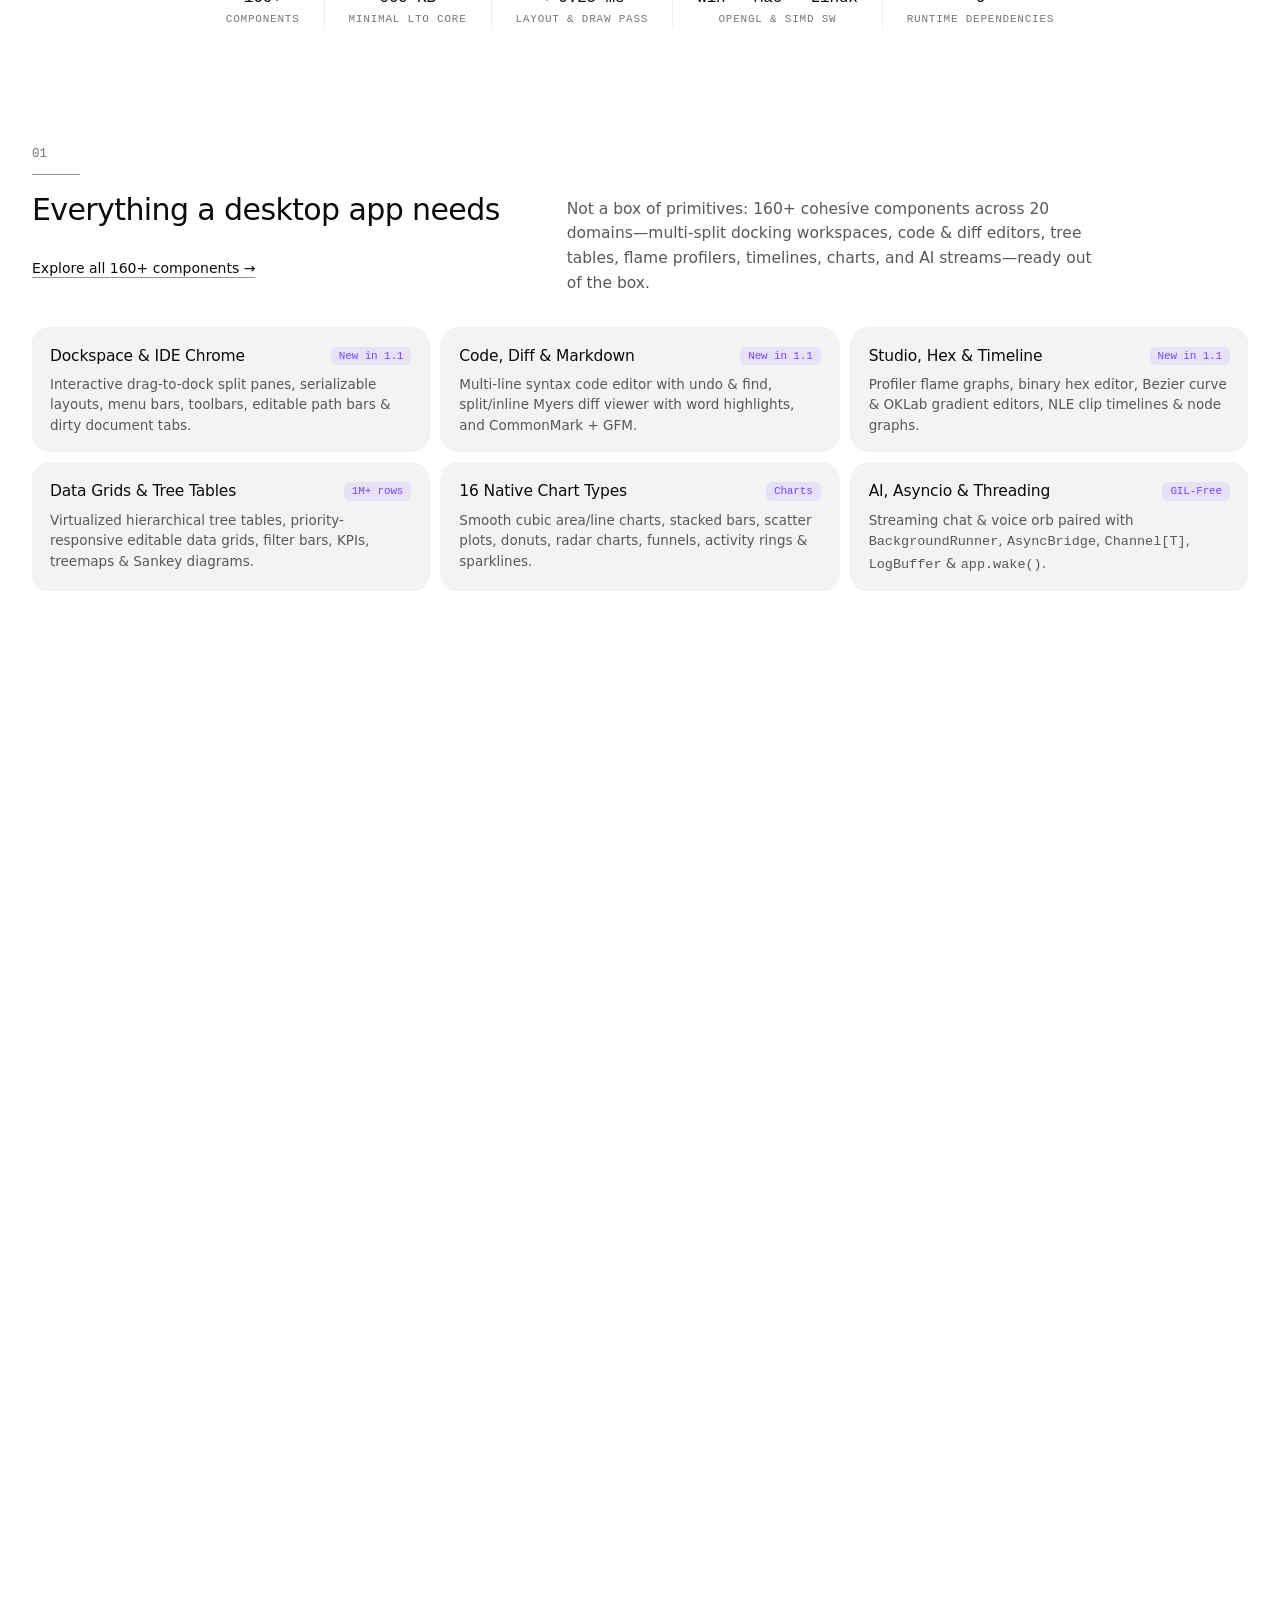
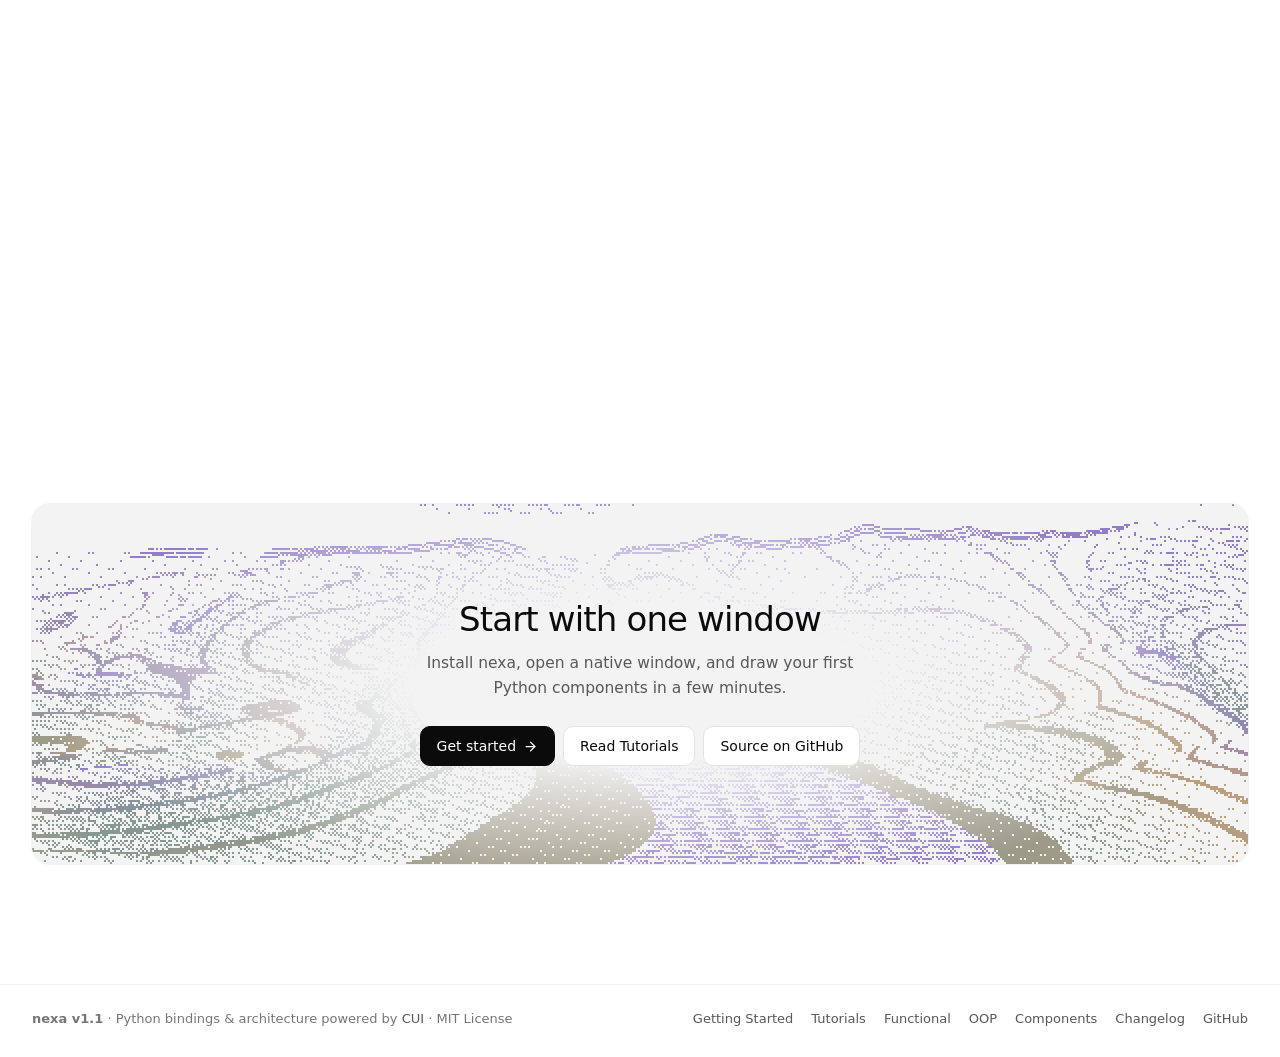
==== commit 9ac0460c: "Add plain-English section & syntax guide + per-module syntax breakdowns to 0-to-Hero tutorial Co-aut" ====
--- a/docs/index.html
+++ b/docs/index.html
@@ -5,8 +5,8 @@
   <meta name="viewport" content="width=device-width, initial-scale=1.0" />
   <title>nexa — Native UI Components for Python</title>
   <meta name="description" content="Zero-dependency, C99-backed immediate-mode UI framework for Python. 160+ components, multi-split docking, code &amp; diff editors, Functional &amp; OOP paradigms, OKLCH design system, asyncio &amp; threading." />
-  <link rel="icon" type="image/svg+xml" href="assets/favicon.svg?v=1.1.1" />
-  <link rel="stylesheet" href="assets/styles.css?v=1.1.1" />
+  <link rel="icon" type="image/svg+xml" href="assets/favicon.svg?v=1.1.2" />
+  <link rel="stylesheet" href="assets/styles.css?v=1.1.2" />
   <script>
     try {
       const saved = localStorage.getItem("nexa_theme");
@@ -377,7 +377,7 @@
     </div>
   </footer>
 
-  <script src="assets/dither.js?v=1.1.1" defer></script>
-  <script src="assets/site.js?v=1.1.1" defer></script>
+  <script src="assets/dither.js?v=1.1.2" defer></script>
+  <script src="assets/site.js?v=1.1.2" defer></script>
 </body>
 </html>
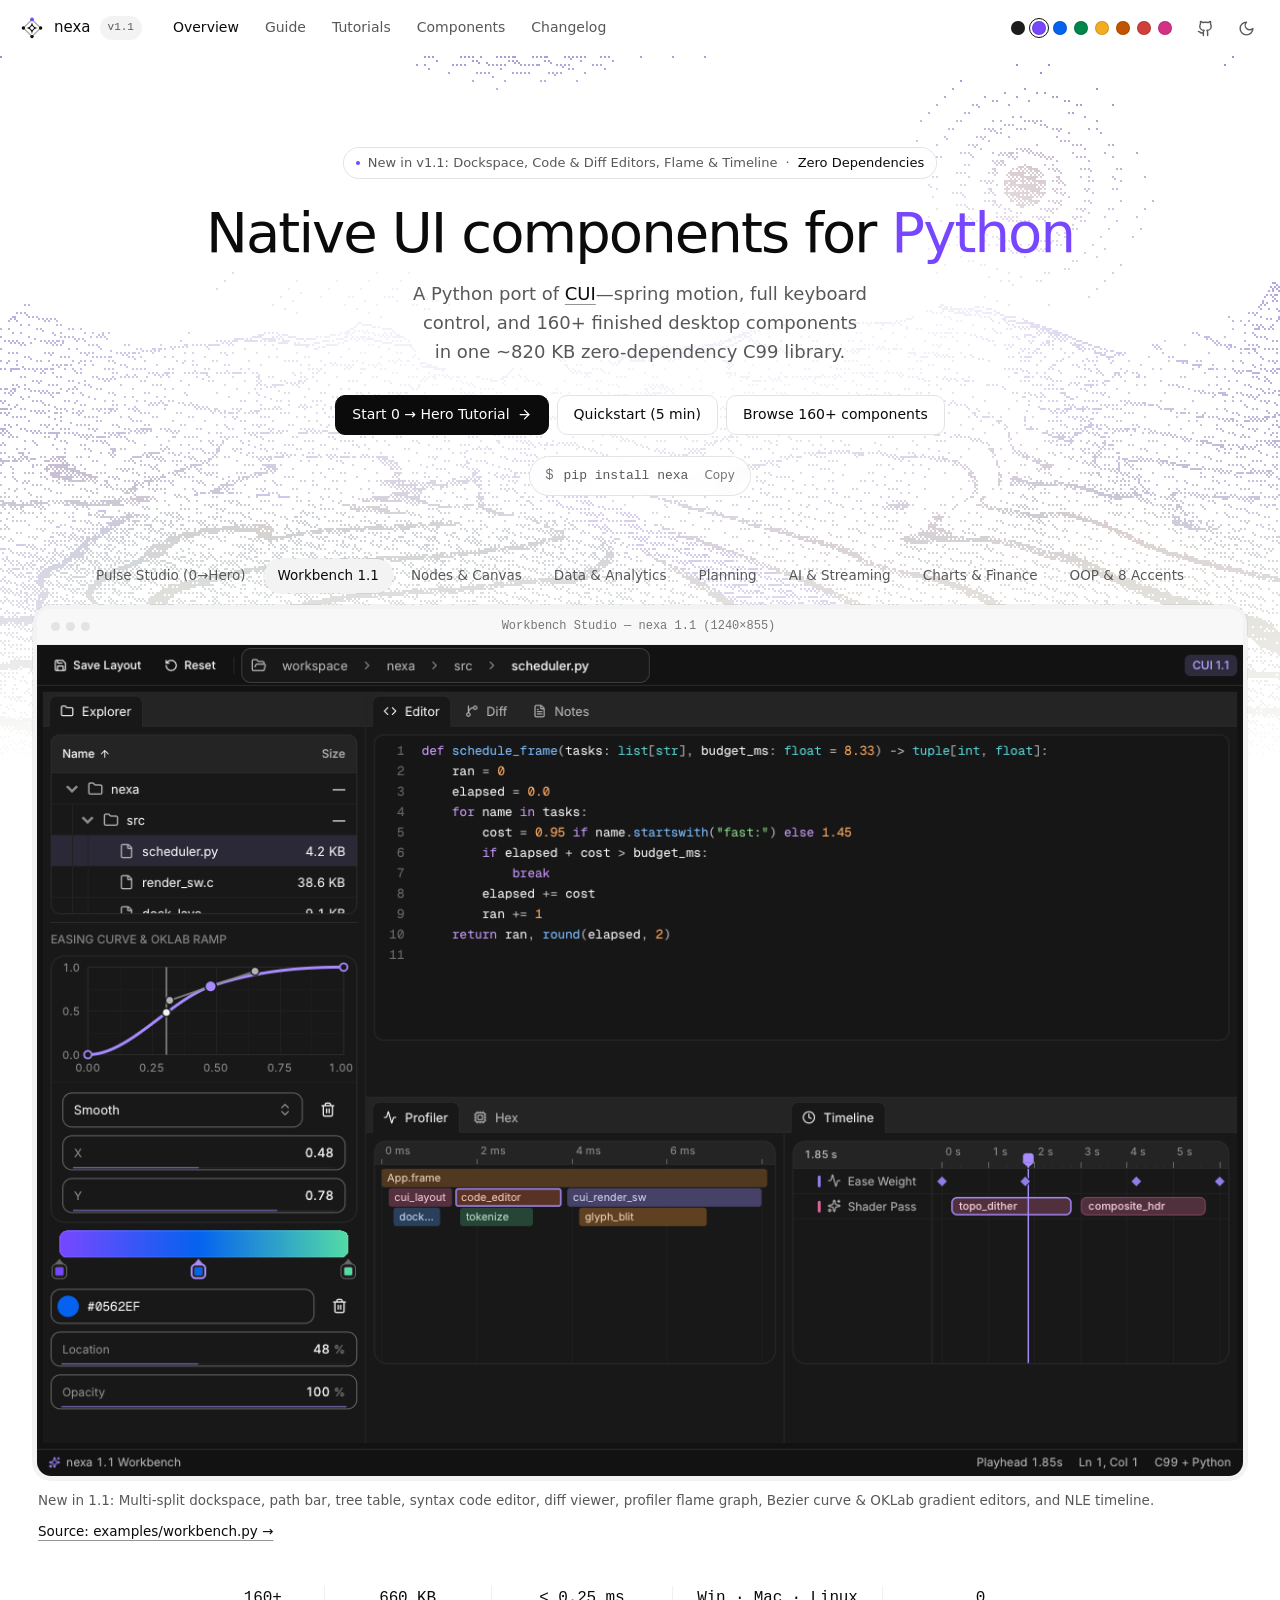
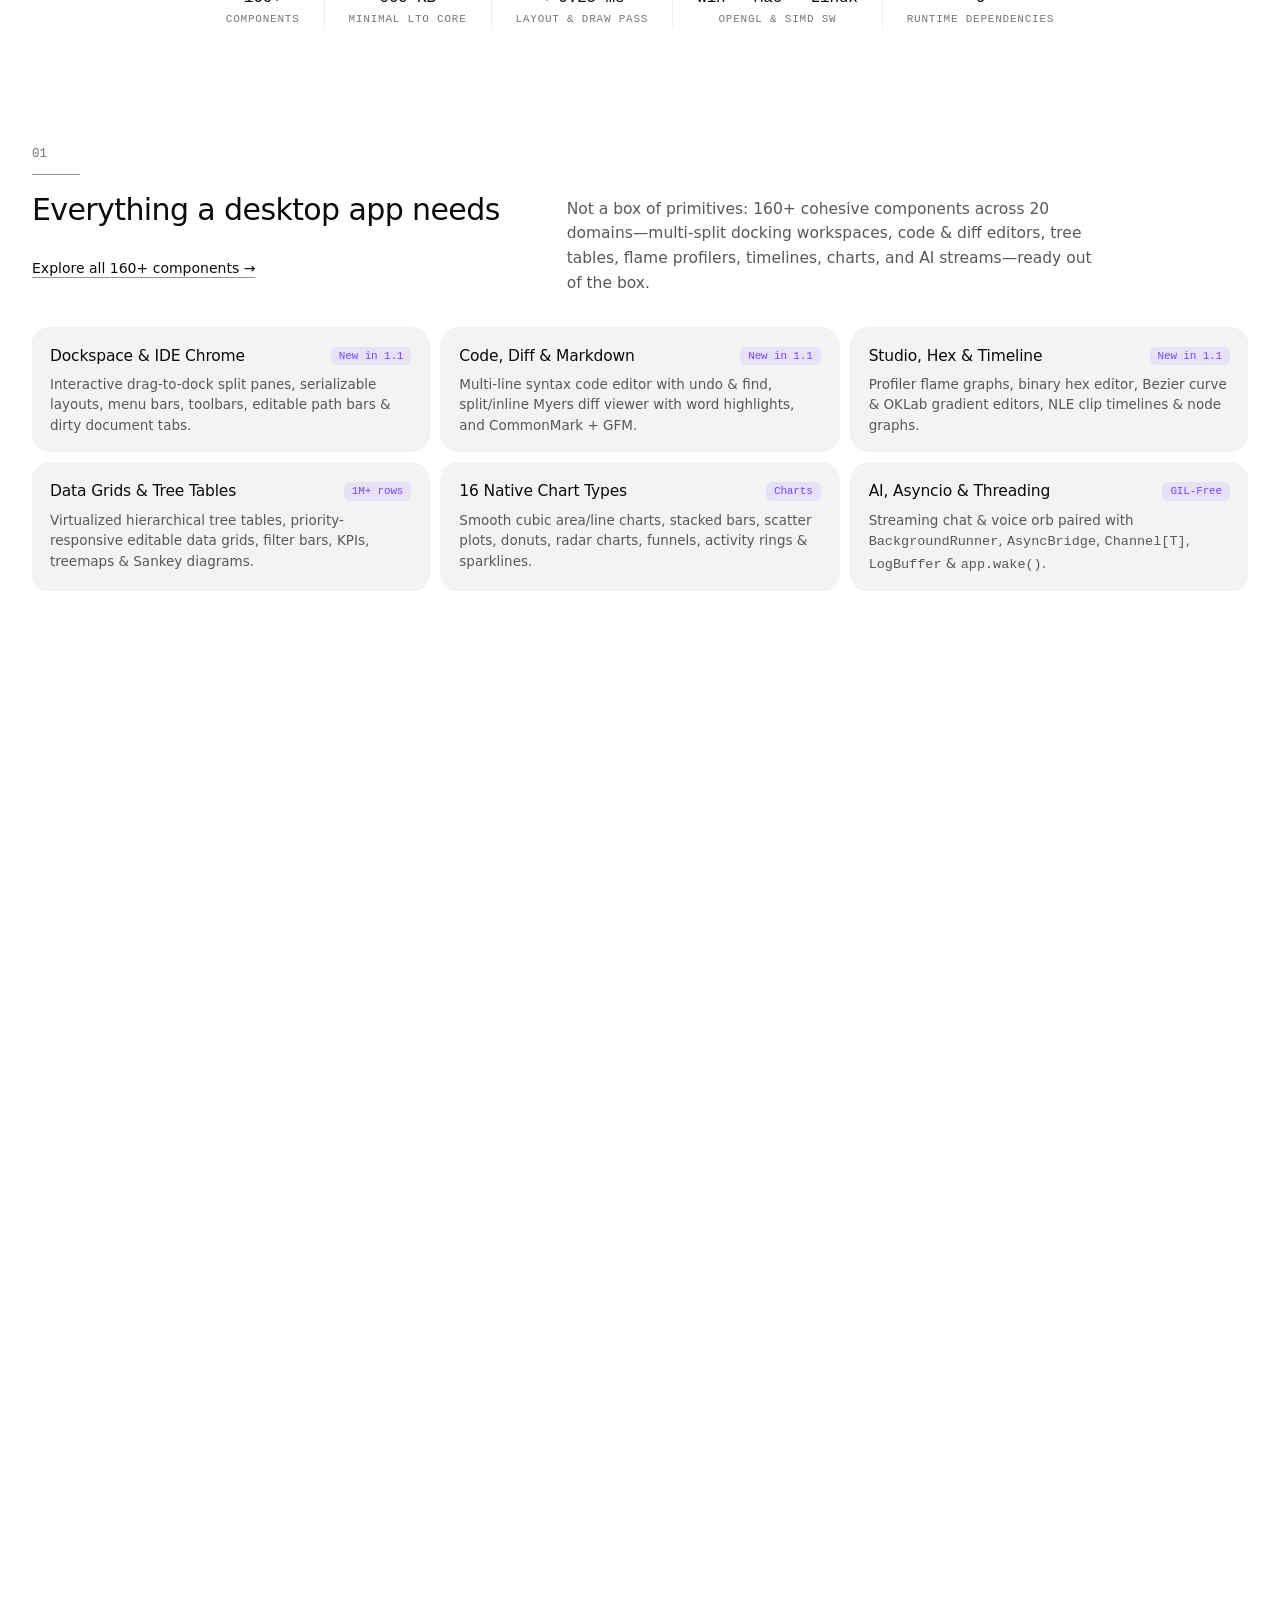
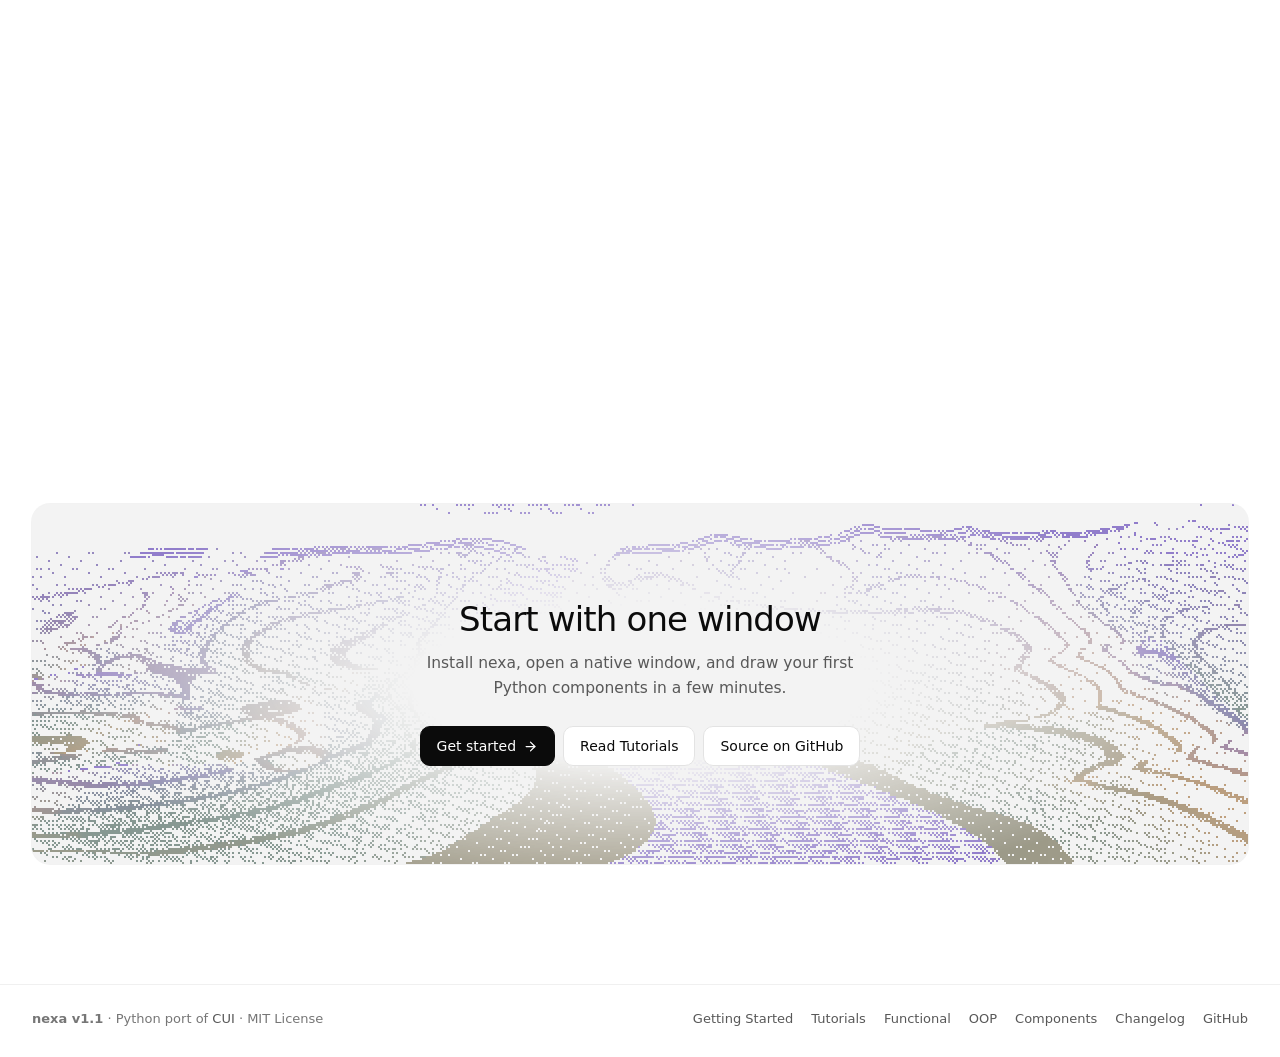
==== commit 809800b7: "Note cleanly that nexa is a Python port of CUI across README, docs, and landing page Co-authored-by:" ====
--- a/docs/index.html
+++ b/docs/index.html
@@ -65,7 +65,7 @@
           Native UI components for <span class="accent-word">Python</span>
         </h1>
         <p class="hero-sub">
-          Spring motion, full keyboard control, and 160+ finished desktop components—powered by one zero-dependency C99 engine in an ~820 KB native library.
+          A Python port of <a class="text-link" href="https://github.com/yappologistic/CUI" target="_blank" rel="noopener">CUI</a>—spring motion, full keyboard control, and 160+ finished desktop components in one ~820 KB zero-dependency C99 library.
         </p>
 
         <div class="hero-actions">
@@ -363,7 +363,7 @@
   <footer class="footer">
     <div class="footer-inner">
       <div>
-        <strong>nexa v1.1</strong> · Python bindings &amp; architecture powered by <a href="https://github.com/yappologistic/CUI" target="_blank" rel="noopener">CUI</a> · MIT License
+        <strong>nexa v1.1</strong> · Python port of <a href="https://github.com/yappologistic/CUI" target="_blank" rel="noopener">CUI</a> · MIT License
       </div>
       <nav style="display: flex; flex-wrap: wrap; gap: 18px;">
         <a href="guide.html#getting-started">Getting Started</a>
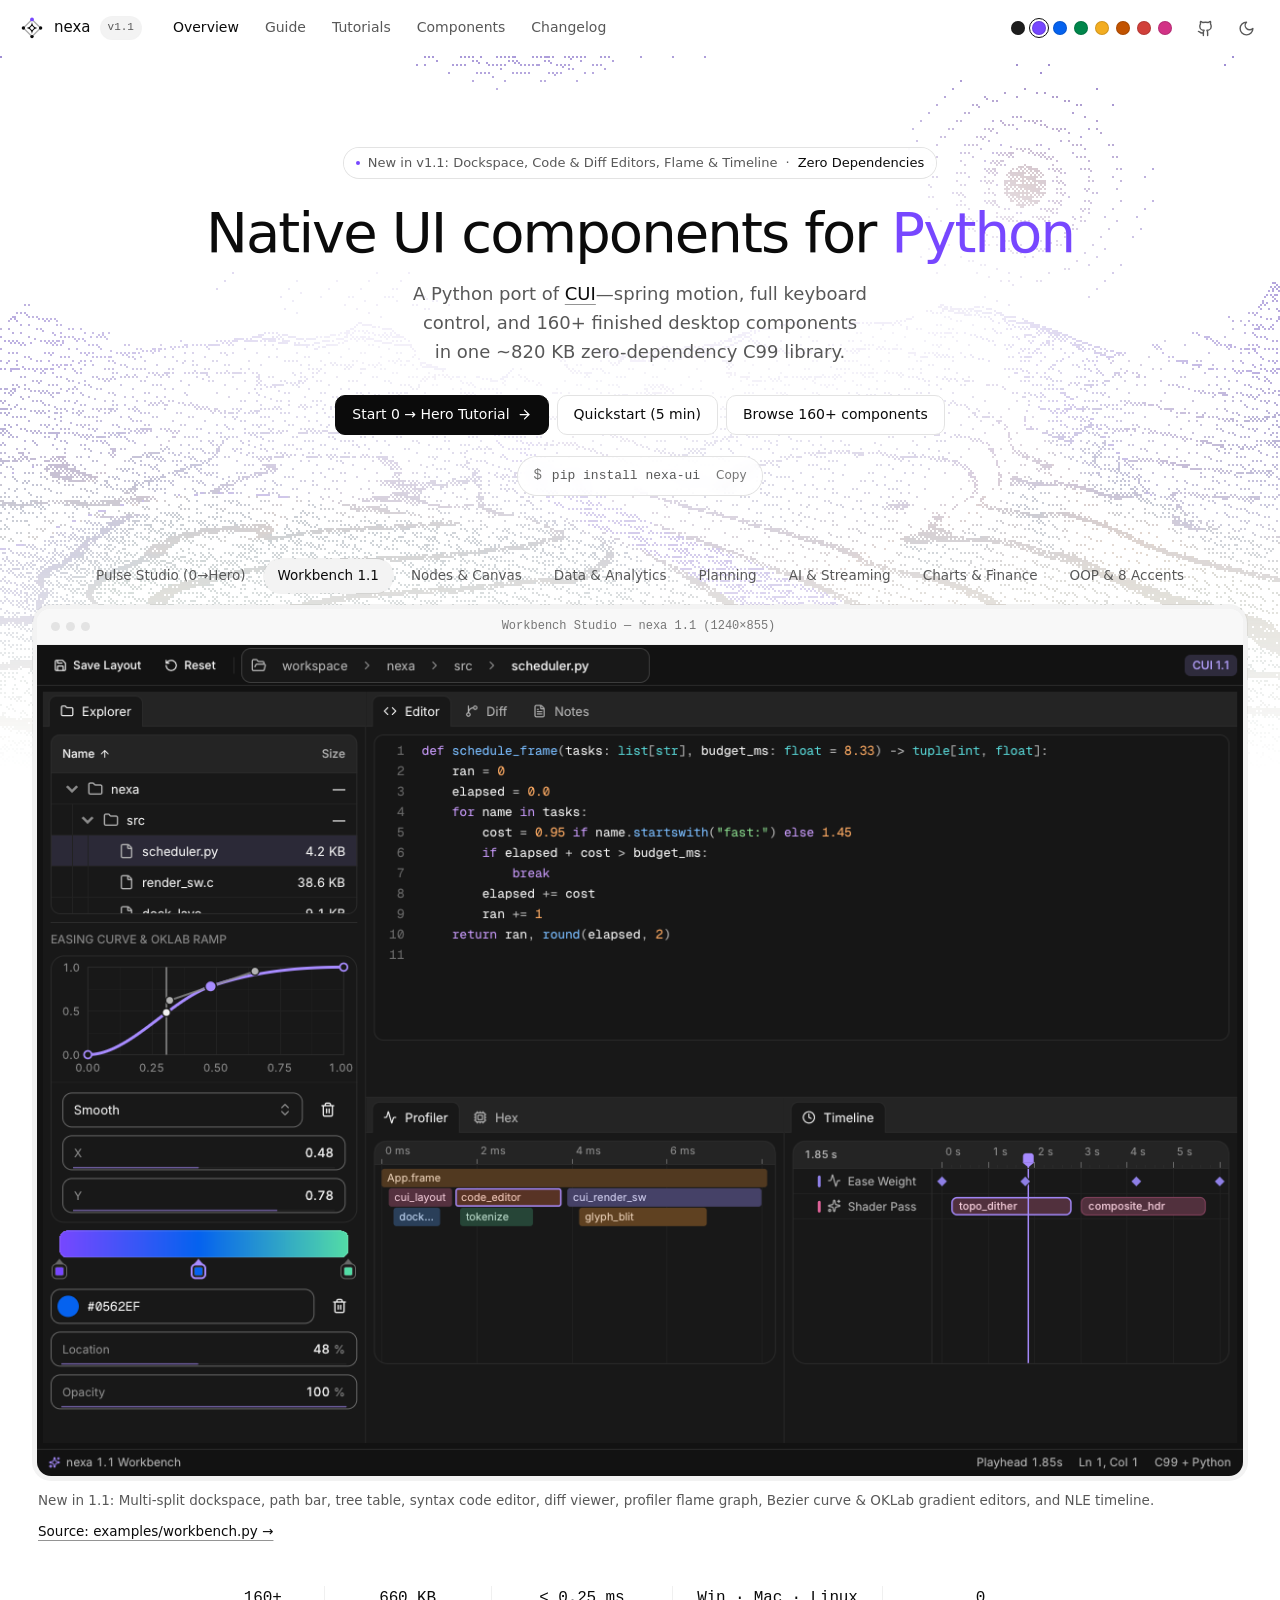
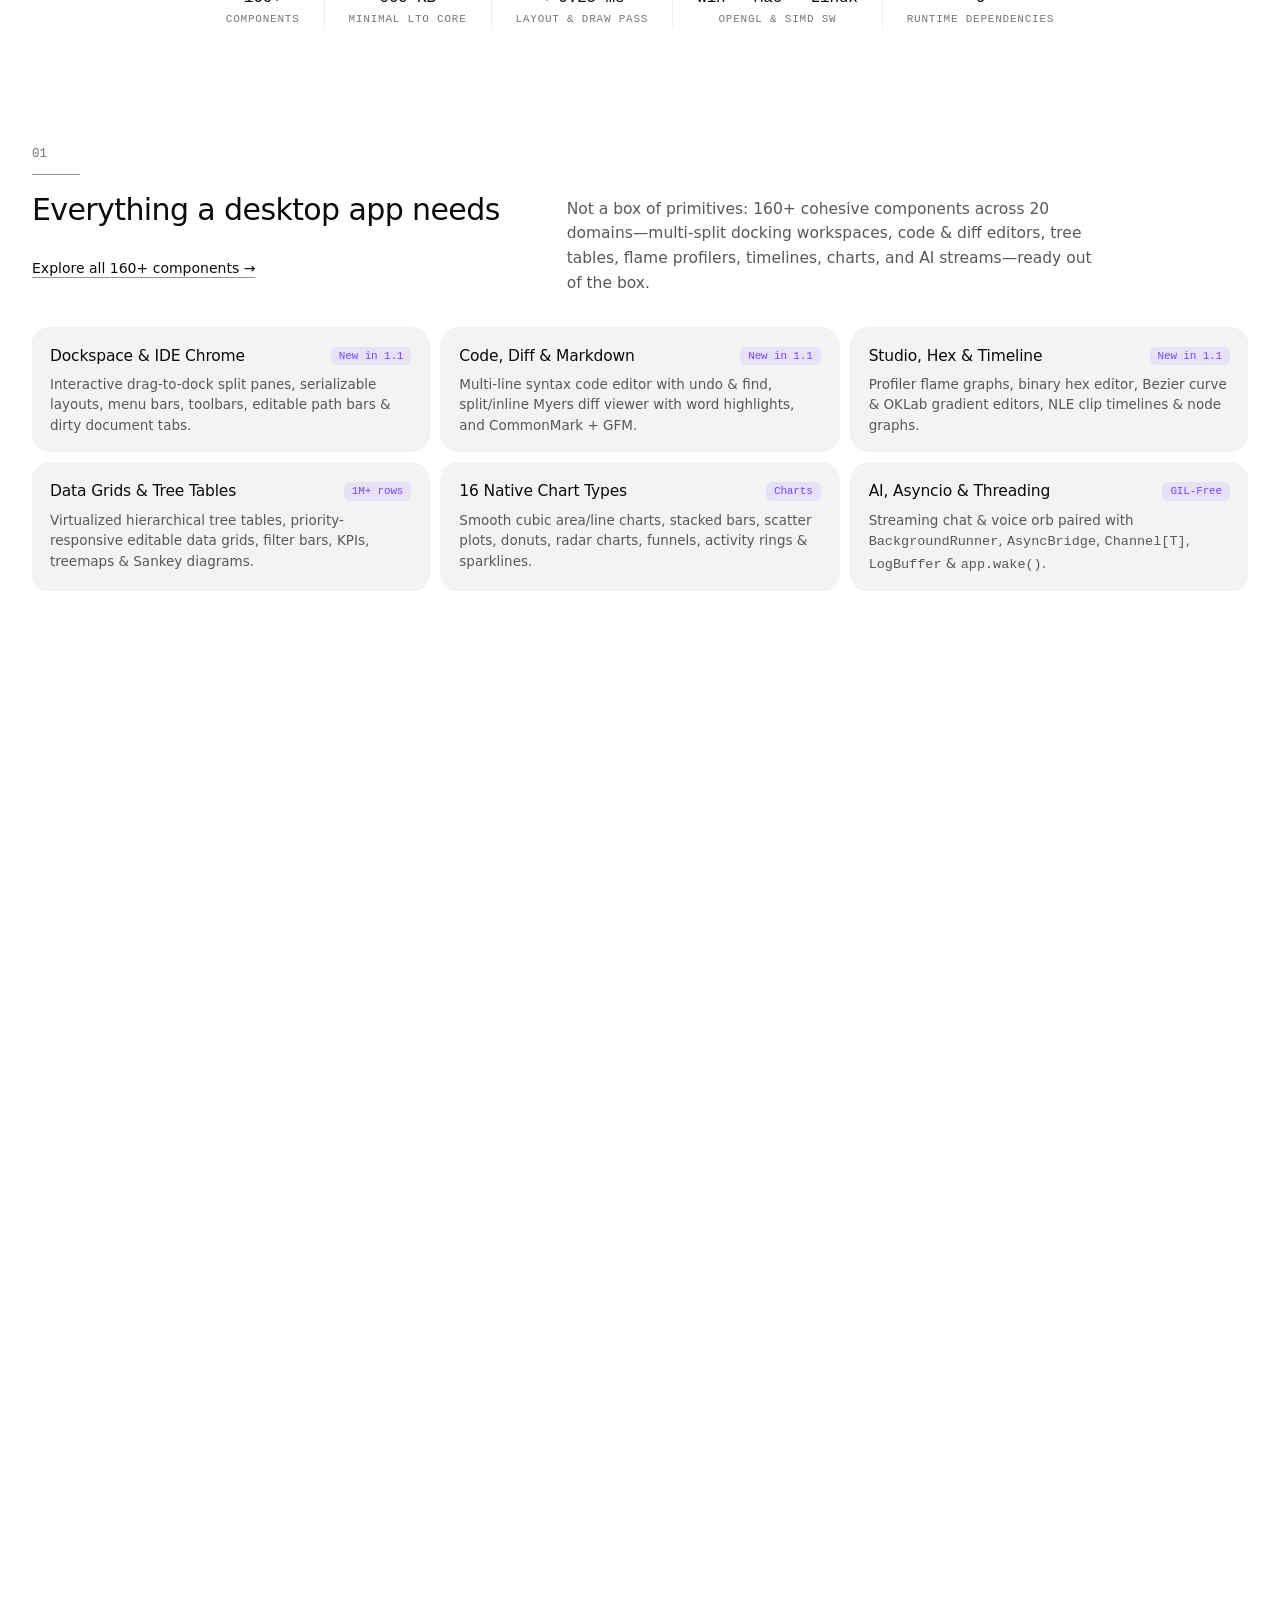
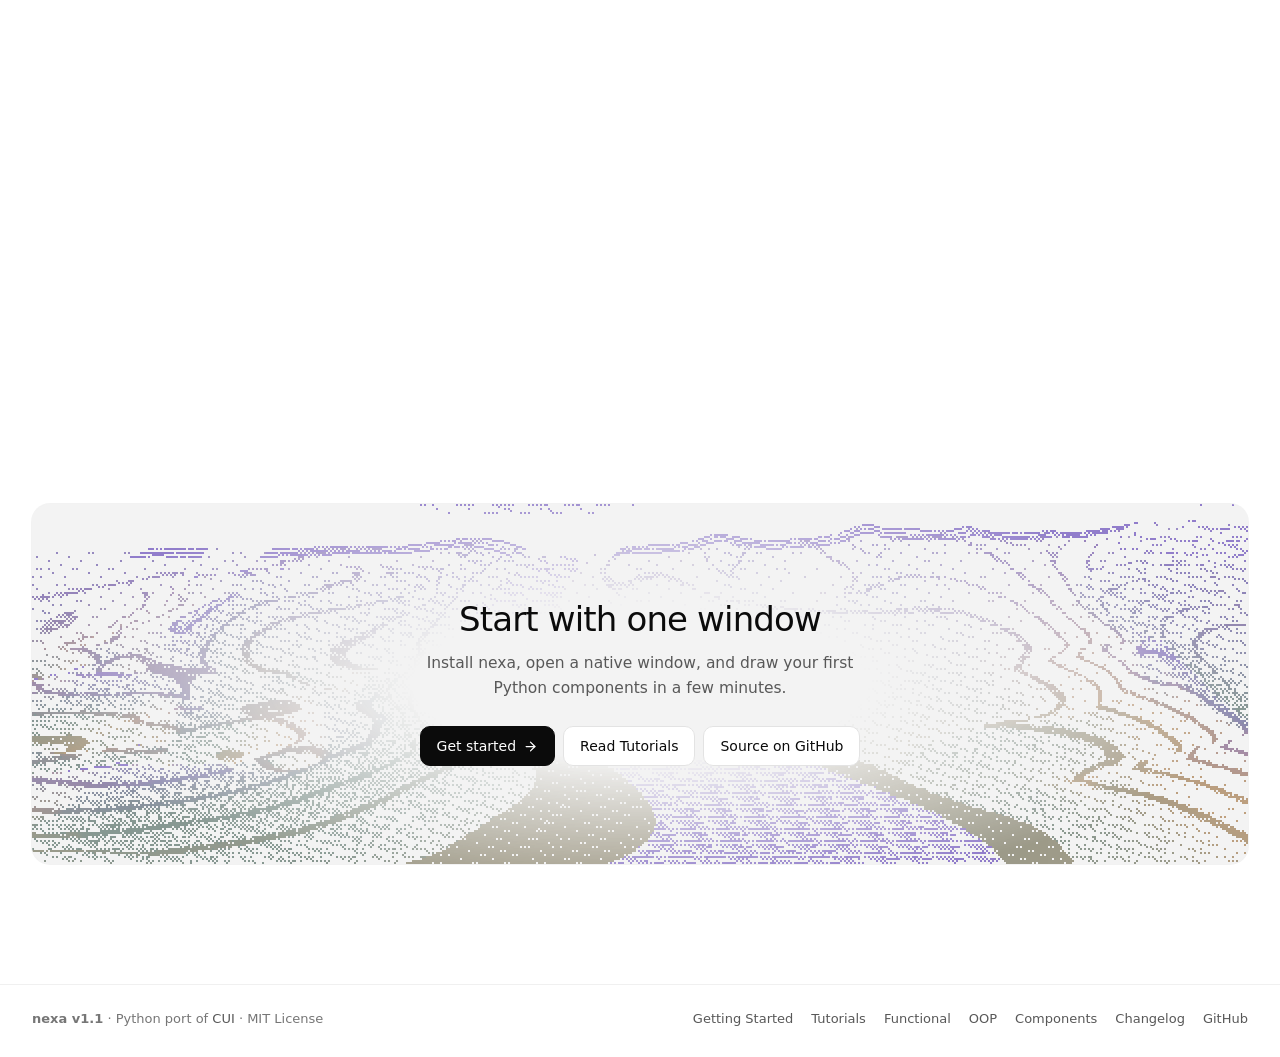
==== commit b48bbc1e: "Configure nexa-ui PyPI packaging, wheel root layout, and CI/PyPI release workflows Co-authored-by: a" ====
--- a/docs/index.html
+++ b/docs/index.html
@@ -79,8 +79,8 @@
 
         <div class="hero-cmd">
           <span class="cmd-prompt">$</span>
-          <code>pip install nexa</code>
-          <button class="copy-mini" type="button" data-copy-text="pip install nexa">Copy</button>
+          <code>pip install nexa-ui</code>
+          <button class="copy-mini" type="button" data-copy-text="pip install nexa-ui">Copy</button>
         </div>
       </section>
 
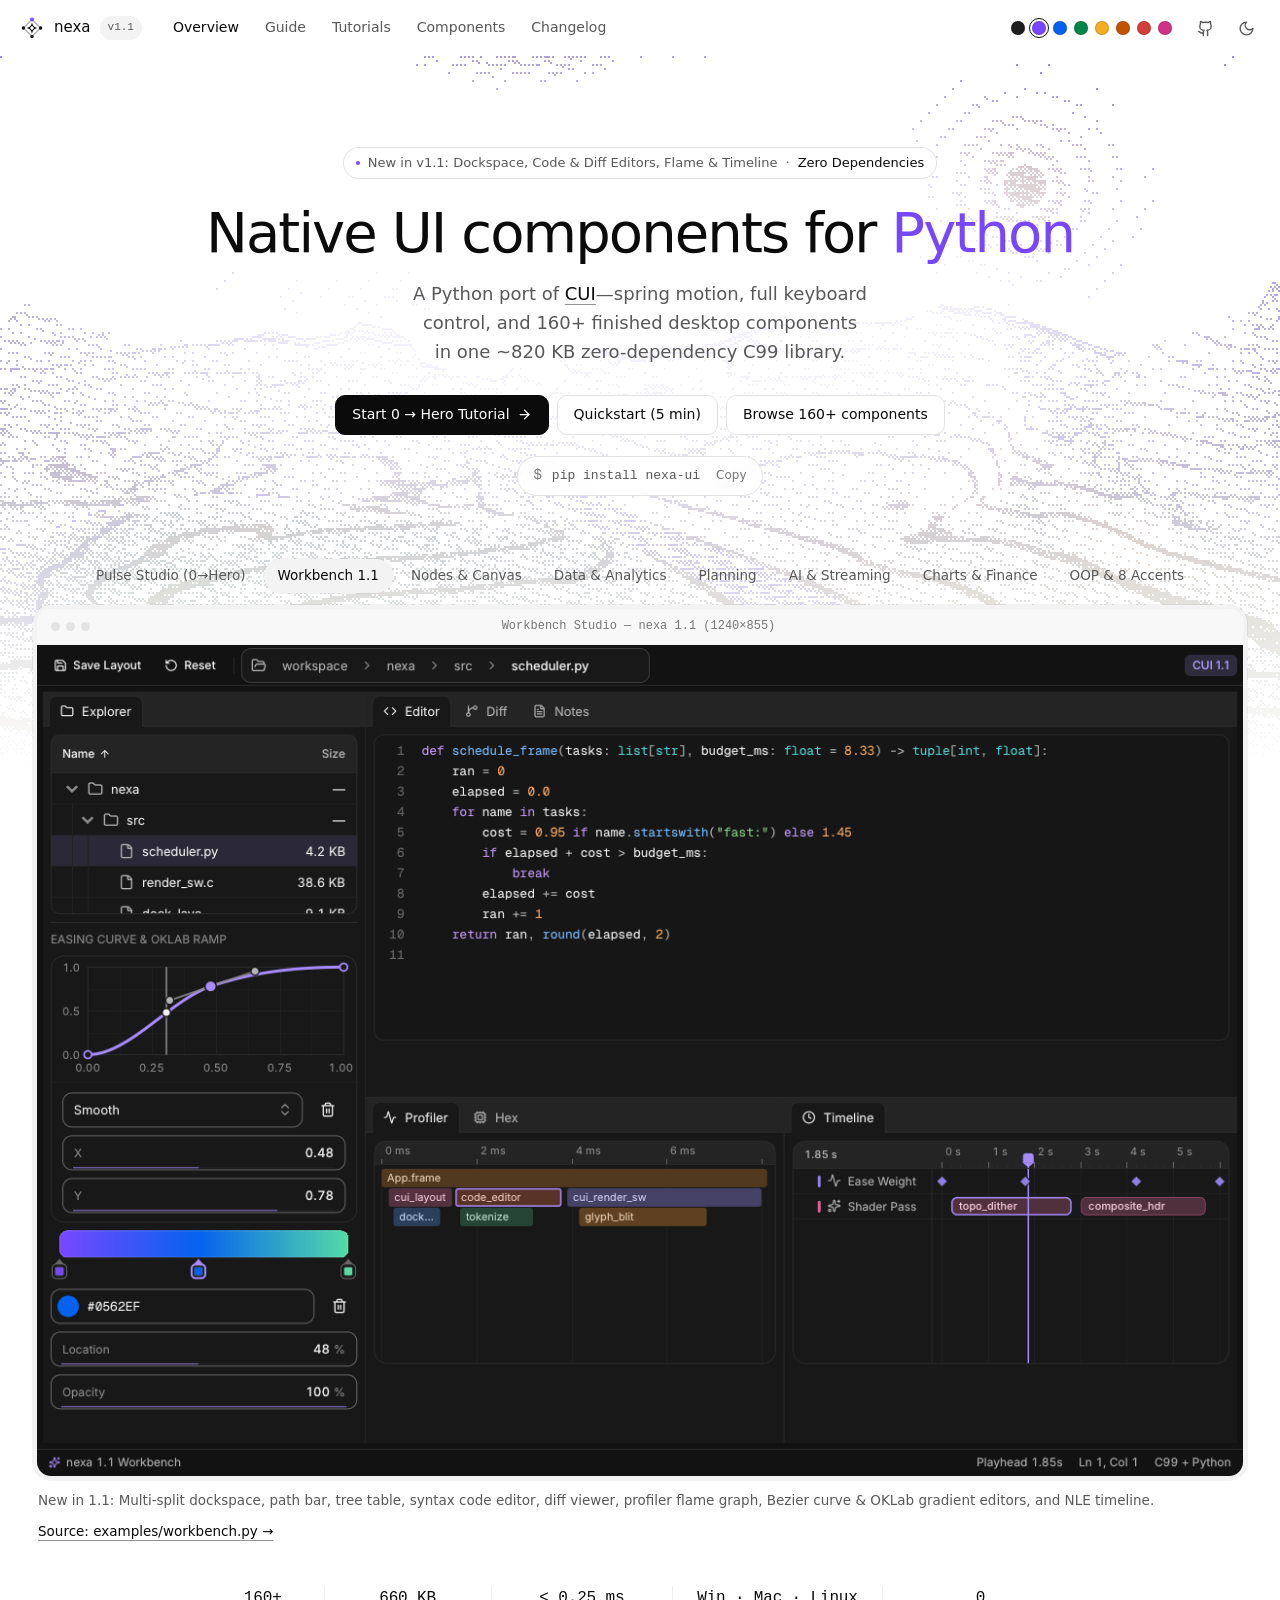
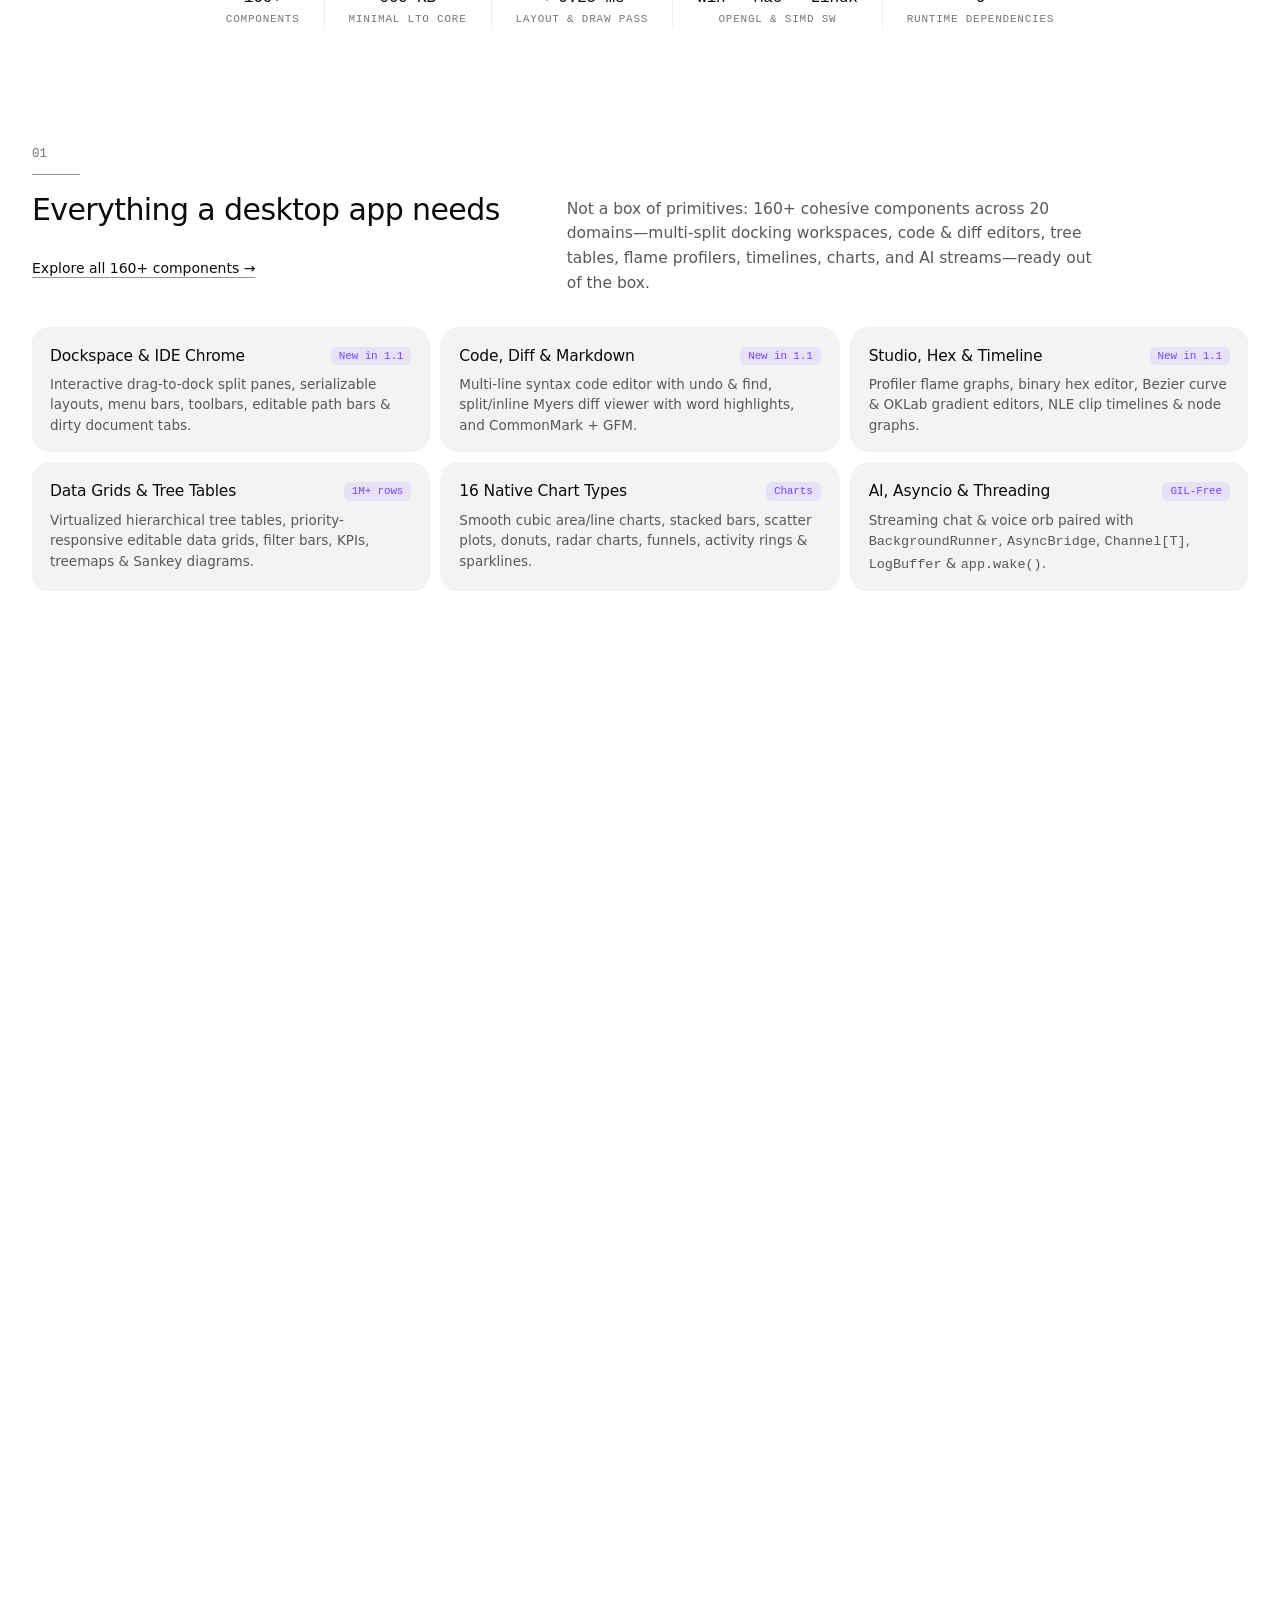
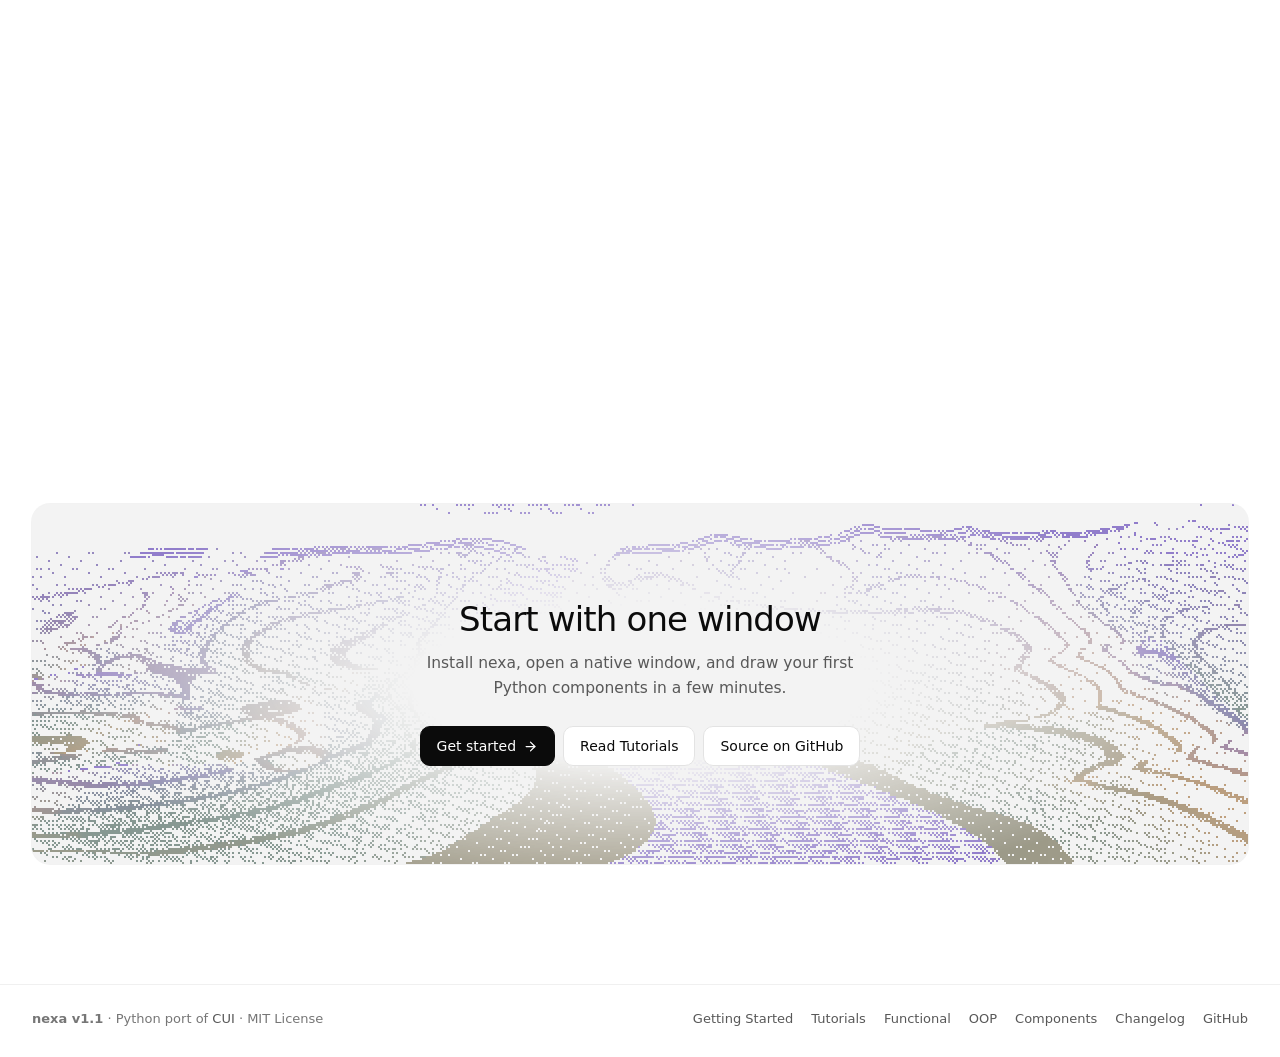
==== commit d153a6e2: "Export all missing public types/scopes/helpers and sync component reference signatures Co-authored-b" ====
--- a/docs/index.html
+++ b/docs/index.html
@@ -42,7 +42,7 @@
       </nav>
       <div class="topbar-right">
         <div class="accent-strip" id="header-accent-strip" title="Switch live OKLCH accent"></div>
-        <a class="icon-btn" href="https://github.com/x017/yapps" target="_blank" rel="noopener" aria-label="Source on GitHub" title="Source on GitHub">
+        <a class="icon-btn" href="https://github.com/x017/nexa" target="_blank" rel="noopener" aria-label="Source on GitHub" title="Source on GitHub">
           <svg viewBox="0 0 24 24" fill="none" stroke="currentColor" stroke-width="2" stroke-linecap="round" stroke-linejoin="round"><path d="M15 22v-4a4.8 4.8 0 0 0-1-3.5c3 0 6-2 6-5.5.08-1.25-.27-2.48-1-3.5.28-1.15.28-2.35 0-3.5 0 0-1 0-3 1.5-2.64-.5-5.36-.5-8 0C6 2 5 2 5 2c-.3 1.15-.3 2.35 0 3.5A5.403 5.403 0 0 0 4 9c0 3.5 3 5.5 6 5.5-.39.49-.68 1.05-.85 1.65-.17.6-.22 1.23-.15 1.85v4"/><path d="M9 18c-4.51 2-5-2-7-2"/></svg>
         </a>
         <button class="icon-btn" id="theme-toggle-btn" type="button" aria-label="Switch theme"></button>
@@ -97,7 +97,7 @@
         </div>
         <div class="showcase-caption">
           <span id="showcase-caption-text"></span>
-          <a class="text-link" id="showcase-source-link" href="https://github.com/x017/yapps/blob/main/examples/workbench.py" target="_blank" rel="noopener">Source: examples/workbench.py →</a>
+          <a class="text-link" id="showcase-source-link" href="https://github.com/x017/nexa/blob/main/examples/workbench.py" target="_blank" rel="noopener">Source: examples/workbench.py →</a>
         </div>
       </section>
 
@@ -353,7 +353,7 @@
               <svg viewBox="0 0 24 24" fill="none" stroke="currentColor" stroke-width="2" stroke-linecap="round" stroke-linejoin="round"><path d="M5 12h14"/><path d="m12 5 7 7-7 7"/></svg>
             </a>
             <a class="btn" href="guide.html#tutorials">Read Tutorials</a>
-            <a class="btn" href="https://github.com/x017/yapps" target="_blank" rel="noopener">Source on GitHub</a>
+            <a class="btn" href="https://github.com/x017/nexa" target="_blank" rel="noopener">Source on GitHub</a>
           </div>
         </div>
       </section>
@@ -372,12 +372,12 @@
         <a href="guide.html#tutorial-oop">OOP</a>
         <a href="guide.html#components">Components</a>
         <a href="guide.html#changelog">Changelog</a>
-        <a href="https://github.com/x017/yapps" target="_blank" rel="noopener">GitHub</a>
+        <a href="https://github.com/x017/nexa" target="_blank" rel="noopener">GitHub</a>
       </nav>
     </div>
   </footer>
 
   <script src="assets/dither.js?v=1.1.2" defer></script>
-  <script src="assets/site.js?v=1.1.2" defer></script>
+  <script src="assets/site.js?v=1.1.3" defer></script>
 </body>
 </html>
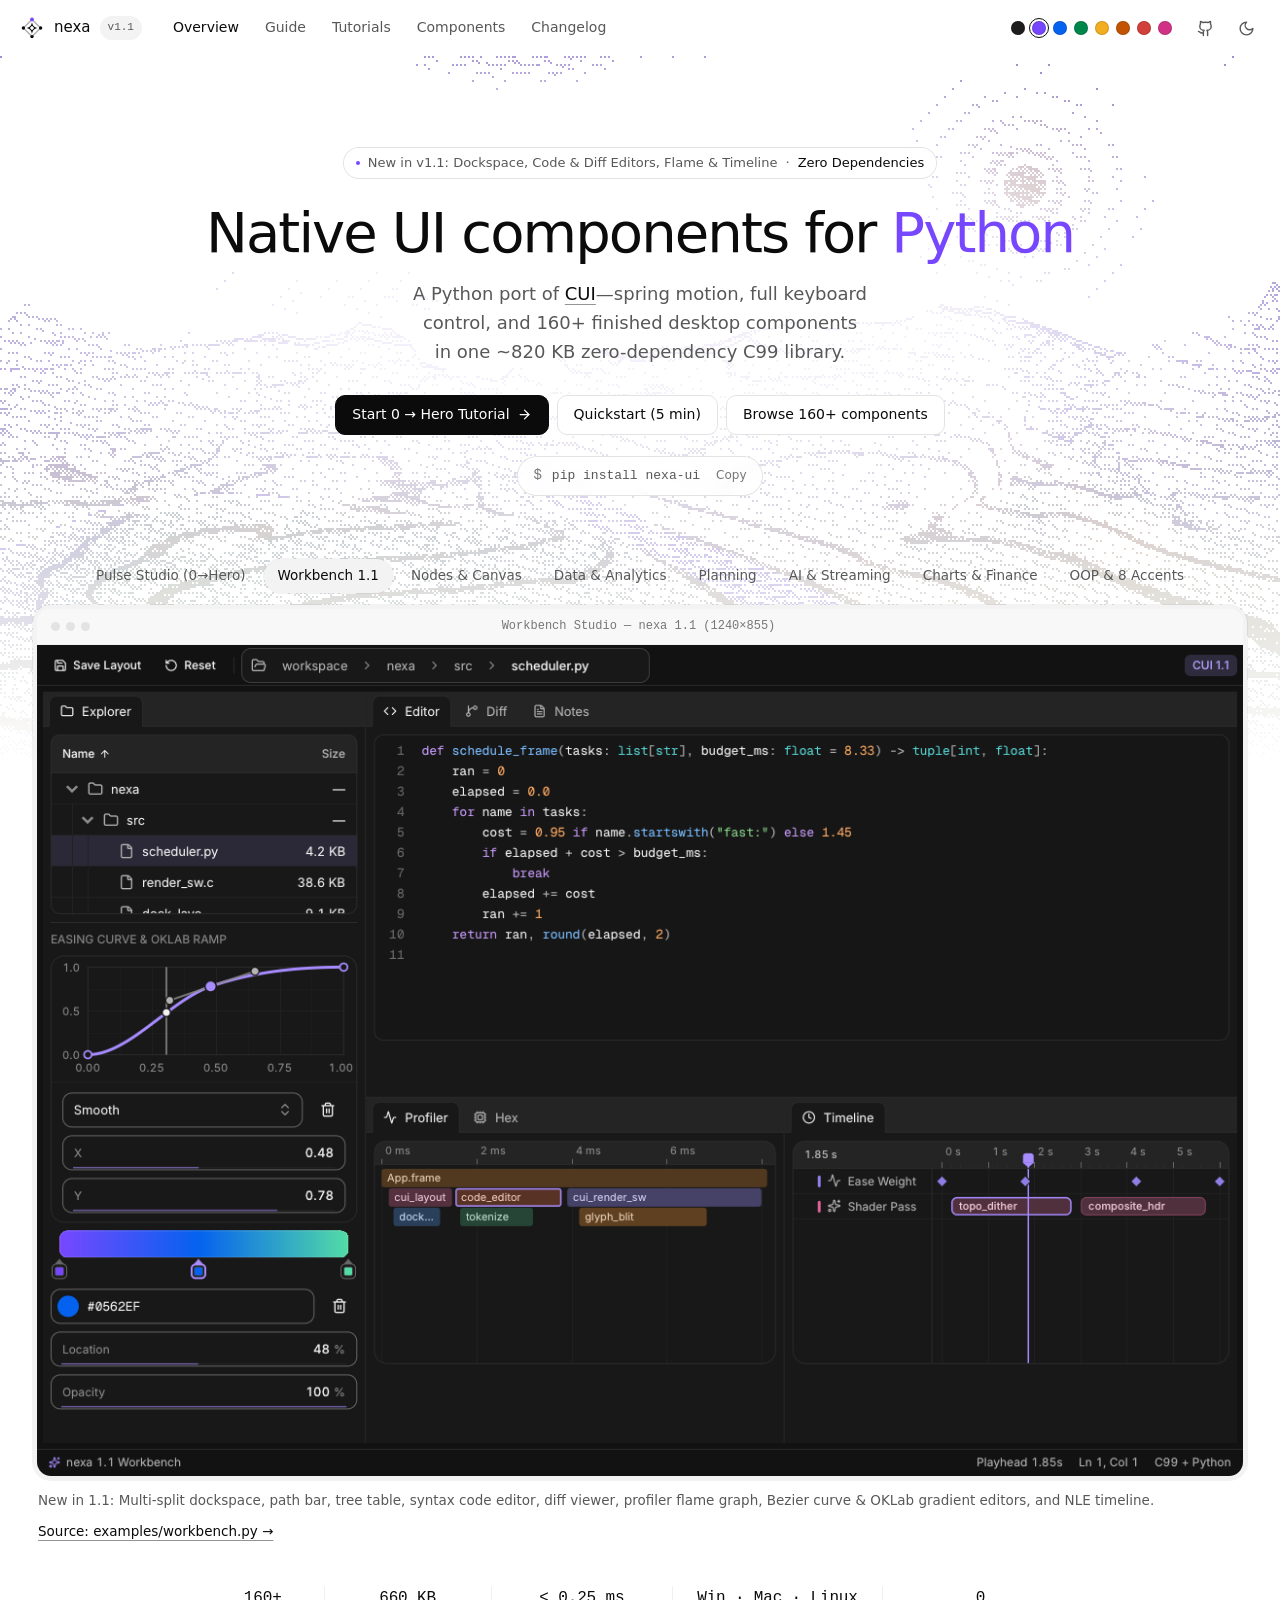
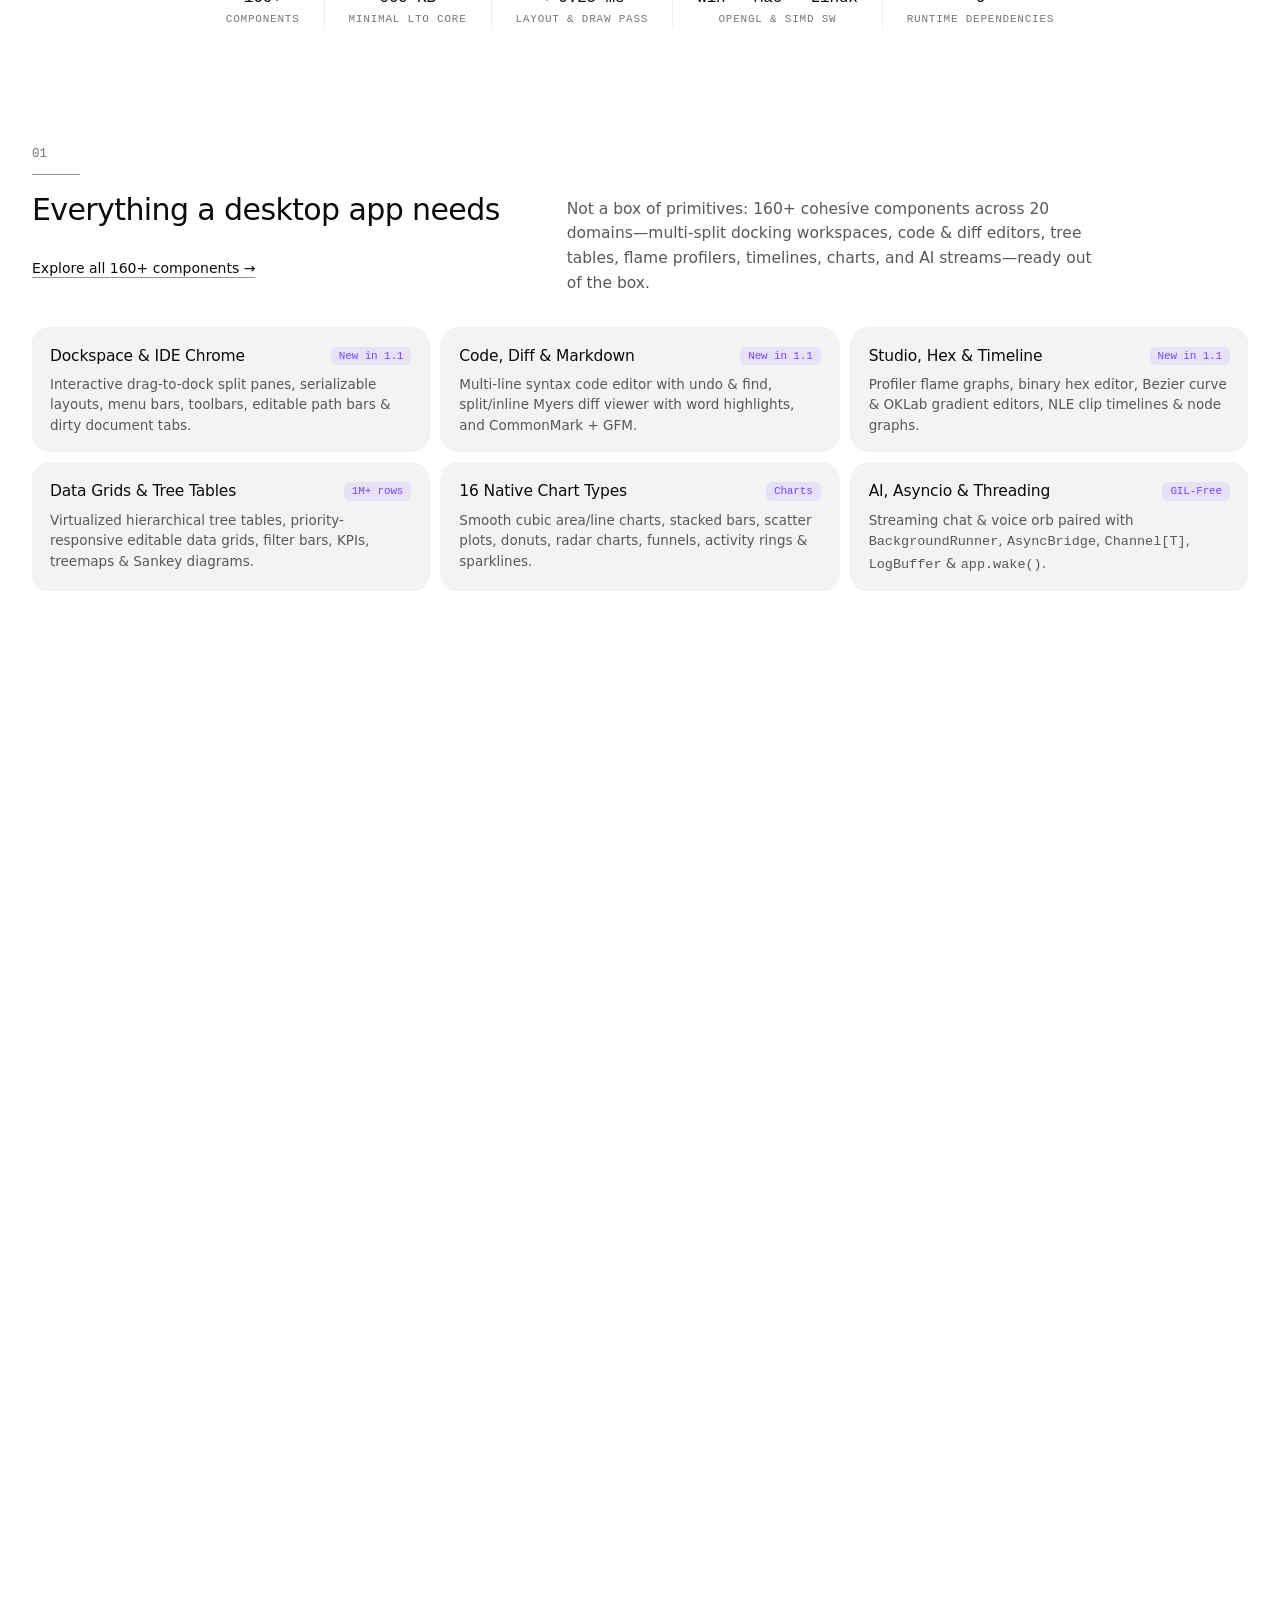
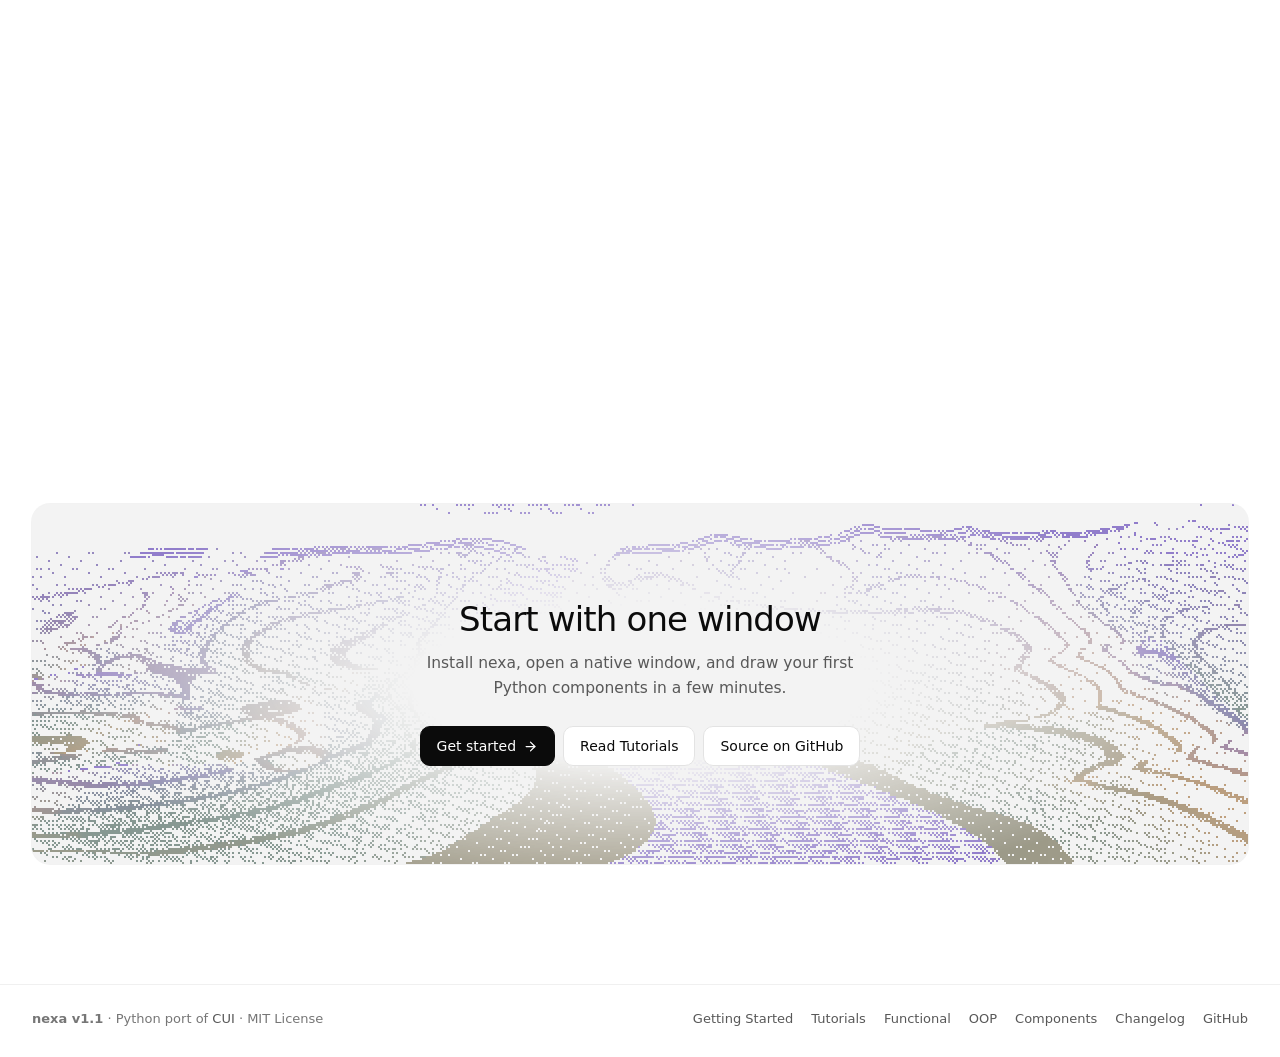
==== commit 8d0c003a: "Fix Quickstart & 0-to-Hero missing main() calls, HTTP clipboard copy, and inline Markdown bundle Co-" ====
--- a/docs/index.html
+++ b/docs/index.html
@@ -378,6 +378,6 @@
   </footer>
 
   <script src="assets/dither.js?v=1.1.2" defer></script>
-  <script src="assets/site.js?v=1.1.3" defer></script>
+  <script src="assets/site.js?v=1.1.4" defer></script>
 </body>
 </html>
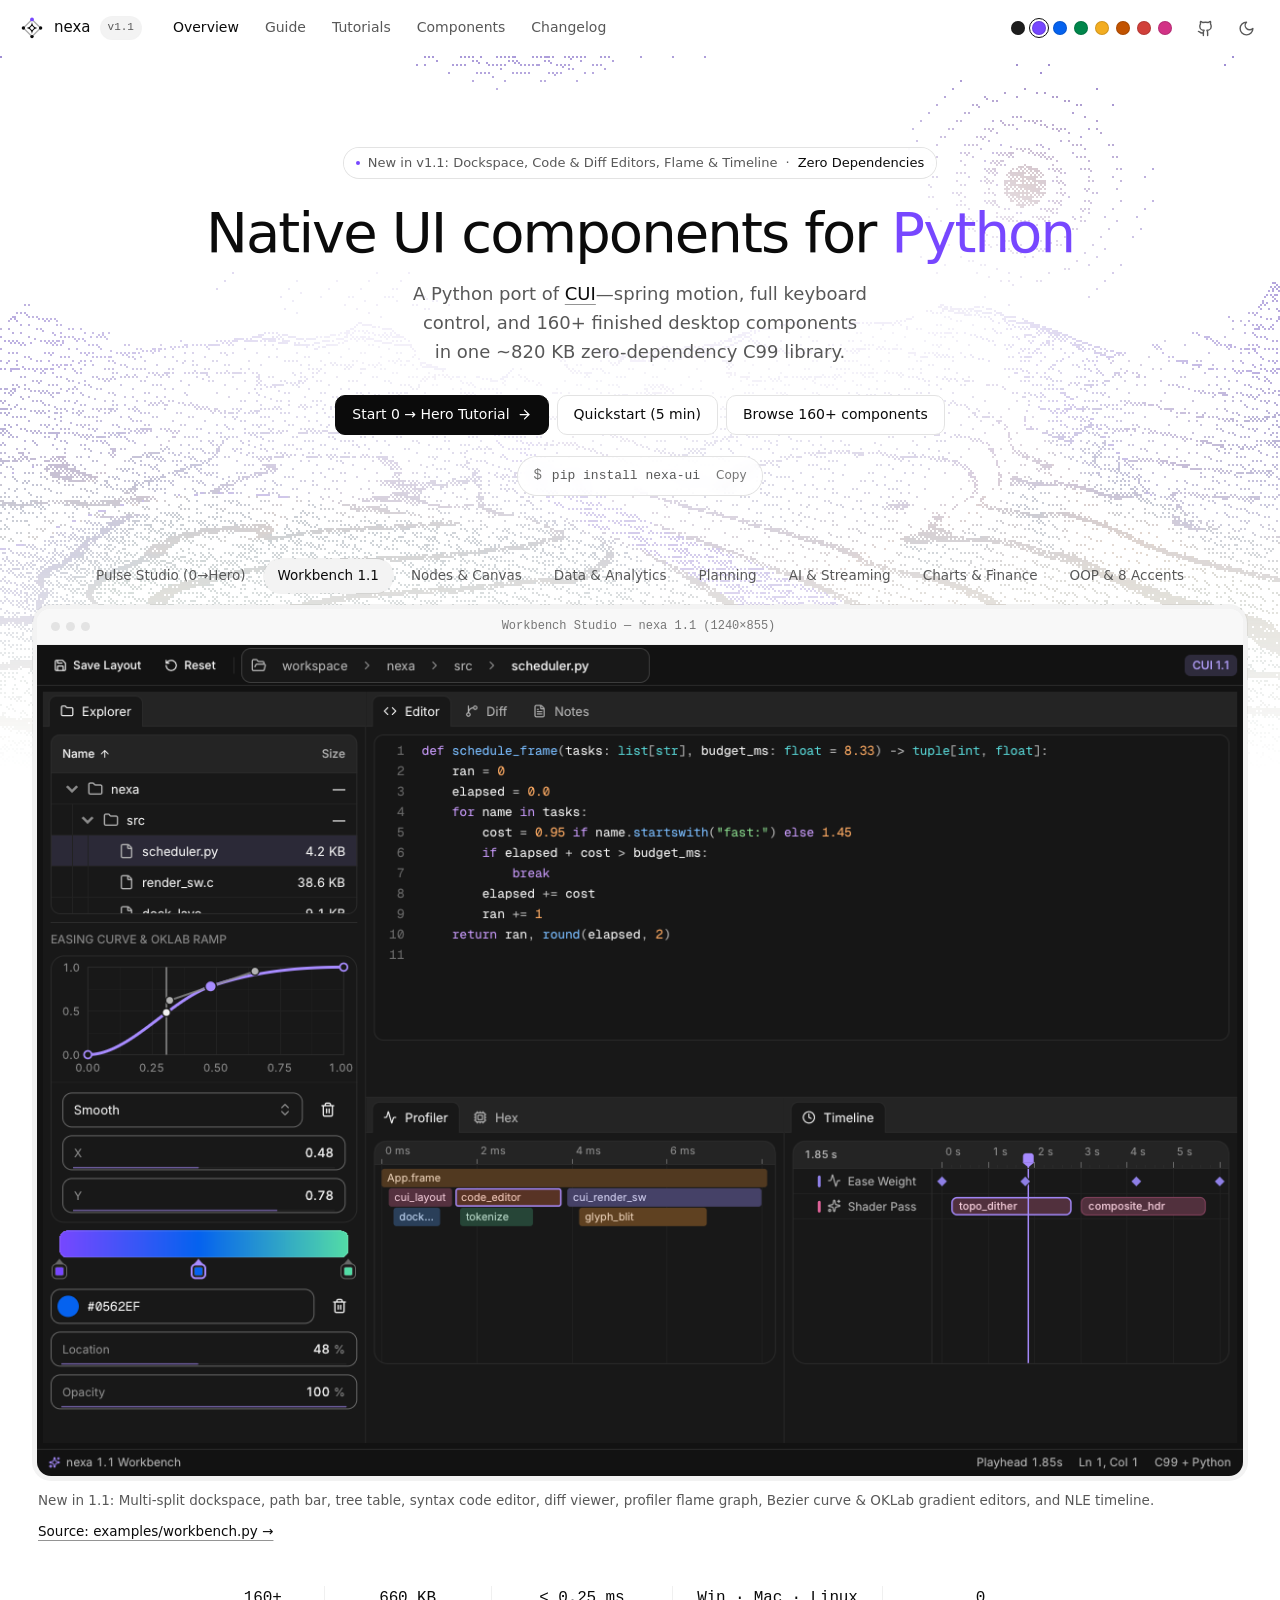
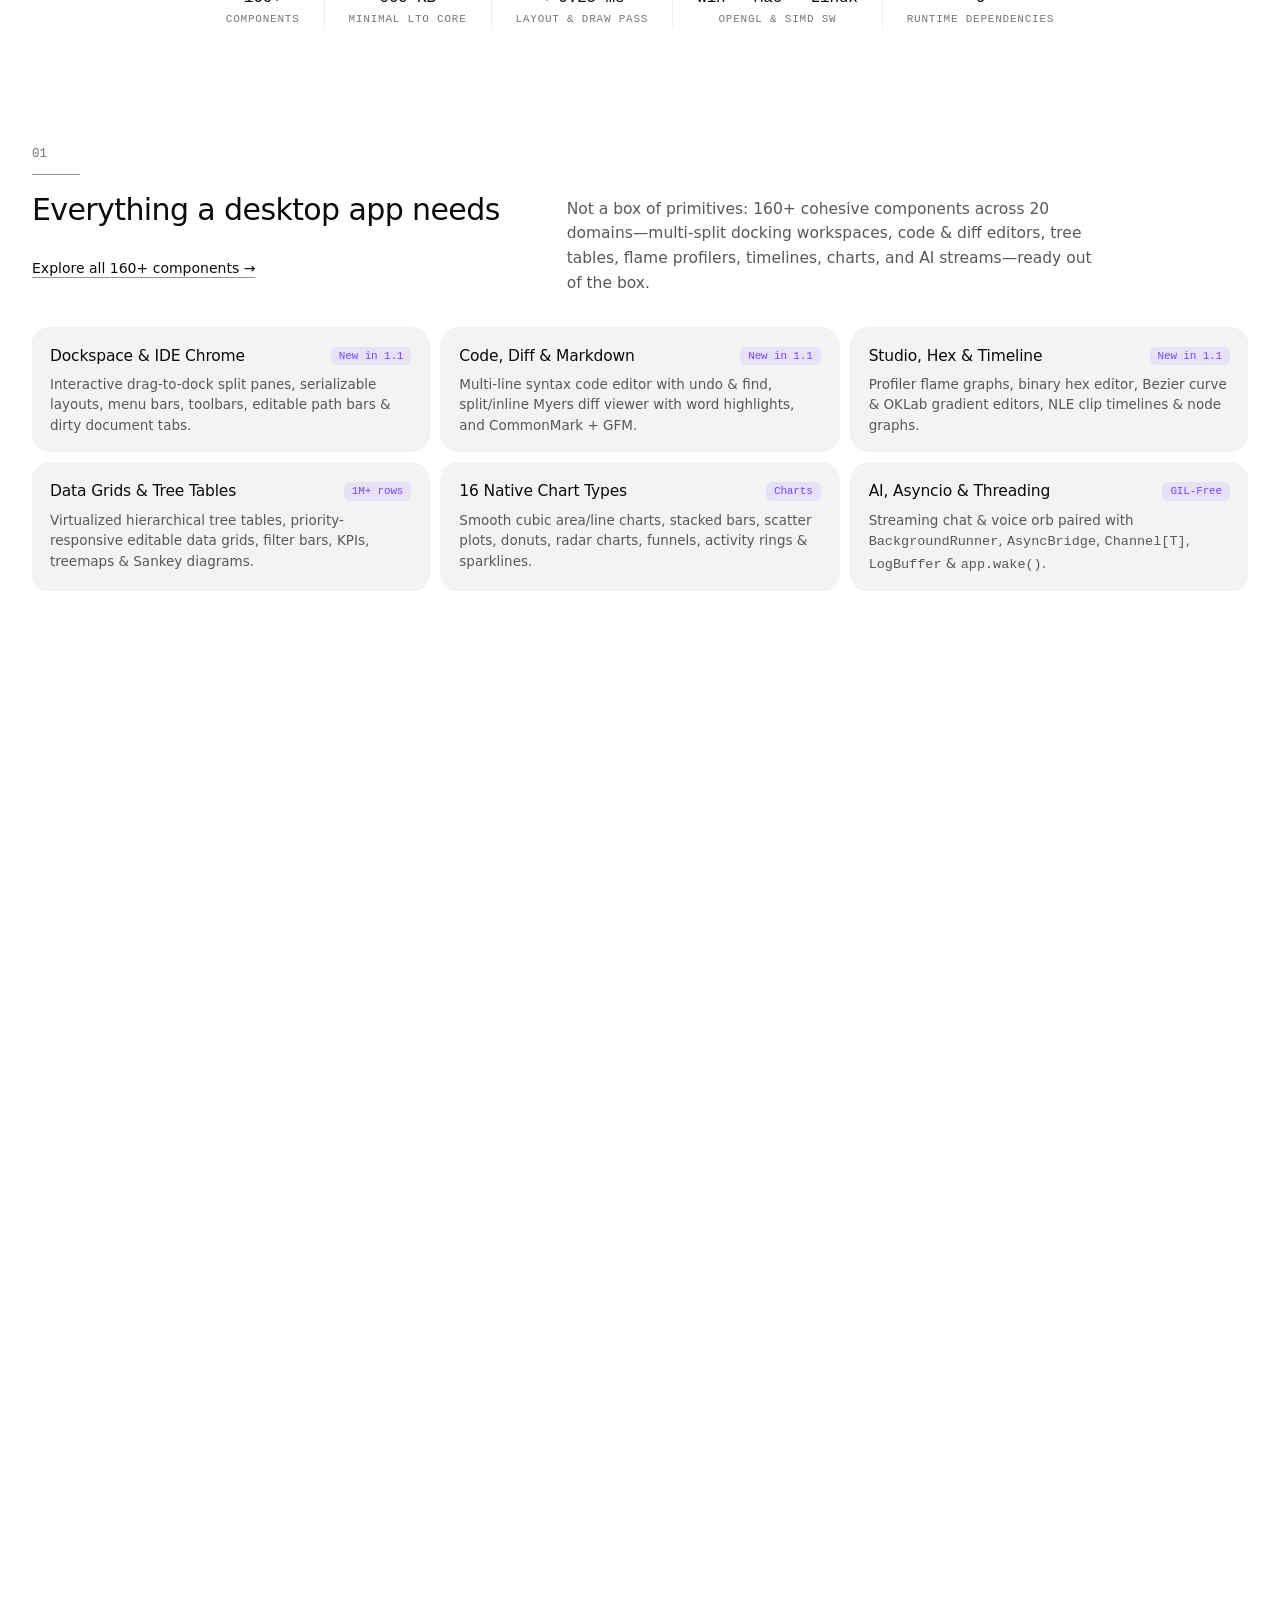
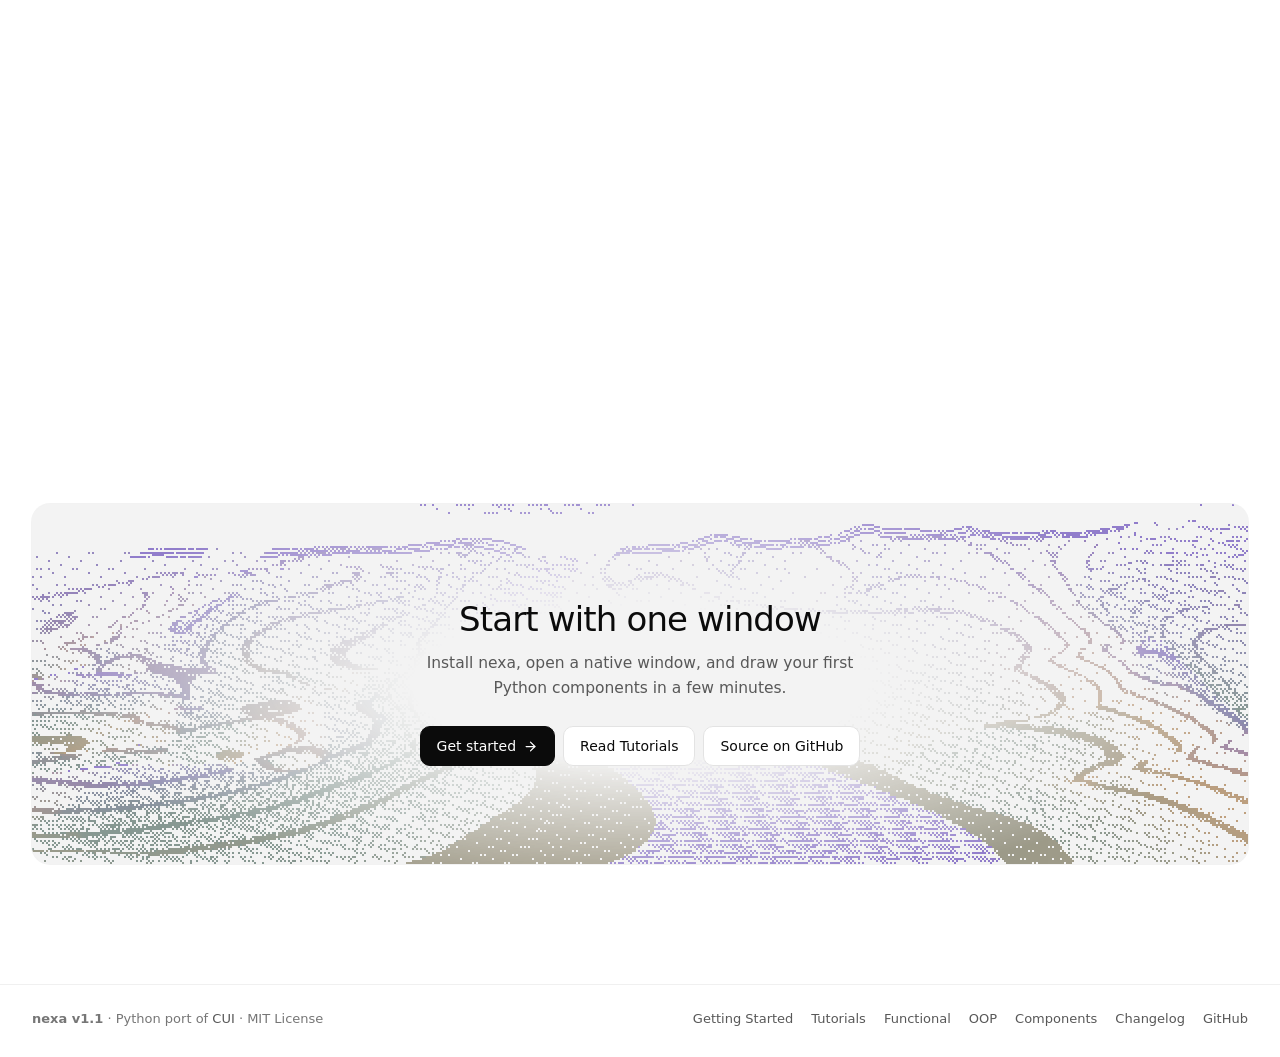
==== commit 6cb1207d: "Fix GitHub Pages tutorials hub CSS, missing --shadow-sm token, TOC titles & asset cache busting Co-a" ====
--- a/docs/index.html
+++ b/docs/index.html
@@ -5,8 +5,8 @@
   <meta name="viewport" content="width=device-width, initial-scale=1.0" />
   <title>nexa — Native UI Components for Python</title>
   <meta name="description" content="Zero-dependency, C99-backed immediate-mode UI framework for Python. 160+ components, multi-split docking, code &amp; diff editors, Functional &amp; OOP paradigms, OKLCH design system, asyncio &amp; threading." />
-  <link rel="icon" type="image/svg+xml" href="assets/favicon.svg?v=1.1.2" />
-  <link rel="stylesheet" href="assets/styles.css?v=1.1.2" />
+  <link rel="icon" type="image/svg+xml" href="assets/favicon.svg?v=1.1.3" />
+  <link rel="stylesheet" href="assets/styles.css?v=1.1.3" />
   <script>
     try {
       const saved = localStorage.getItem("nexa_theme");
@@ -377,7 +377,7 @@
     </div>
   </footer>
 
-  <script src="assets/dither.js?v=1.1.2" defer></script>
-  <script src="assets/site.js?v=1.1.4" defer></script>
+  <script src="assets/dither.js?v=1.1.3" defer></script>
+  <script src="assets/site.js?v=1.1.5" defer></script>
 </body>
 </html>
--- a/docs/assets/styles.css
+++ b/docs/assets/styles.css
@@ -32,6 +32,7 @@
   --code-str: #8a5300;
   --code-num: #00774d;
   --code-com: #767676;
+  --shadow-sm: 0 1px 2px rgb(0 0 0 / 0.05), 0 6px 16px -4px rgb(0 0 0 / 0.08);
   --shadow-float: 0 1px 3px rgb(0 0 0 / 0.06), 0 12px 32px -4px rgb(0 0 0 / 0.12);
 
   /* Active CUI Accent (defaults to Accent.BLUE light #0562ef) */
@@ -89,6 +90,7 @@
   --code-str: #f2bd68;
   --code-num: #55d69f;
   --code-com: #8c8c8c;
+  --shadow-sm: 0 1px 2px rgb(0 0 0 / 0.22), 0 8px 20px -4px rgb(0 0 0 / 0.34);
   --shadow-float: 0 1px 3px rgb(0 0 0 / 0.24), 0 14px 36px -4px rgb(0 0 0 / 0.4);
 
   --accent: #6ba3ff;
@@ -1539,13 +1541,13 @@
   margin: 32px 0;
 }
 
-.prose a {
+.prose a:not(.btn):not(.tutorial-hub-card):not(.module-jump-pill):not(.track-step):not(.pager-card) {
   text-decoration: underline;
   text-decoration-color: var(--border-strong);
   text-underline-offset: 3px;
 }
 
-.prose a:hover {
+.prose a:not(.btn):not(.tutorial-hub-card):not(.module-jump-pill):not(.track-step):not(.pager-card):hover {
   text-decoration-color: var(--fg);
 }
 
@@ -1765,12 +1767,12 @@
 }
 
 .prose blockquote.callout-tip {
-  border-left-color: var(--accent);
+  border-left: 3px solid var(--accent);
   background: var(--accent-subtle);
 }
 
 .prose blockquote.callout-warn {
-  border-left-color: #f3ad20;
+  border-left: 3px solid var(--warning);
 }
 
 .hero-course-banner {
@@ -1794,6 +1796,11 @@
   letter-spacing: -0.02em;
 }
 
+.hero-course-banner h2 a {
+  text-decoration: none !important;
+  color: inherit;
+}
+
 .hero-course-banner p {
   margin: 0 !important;
   color: var(--text-2);
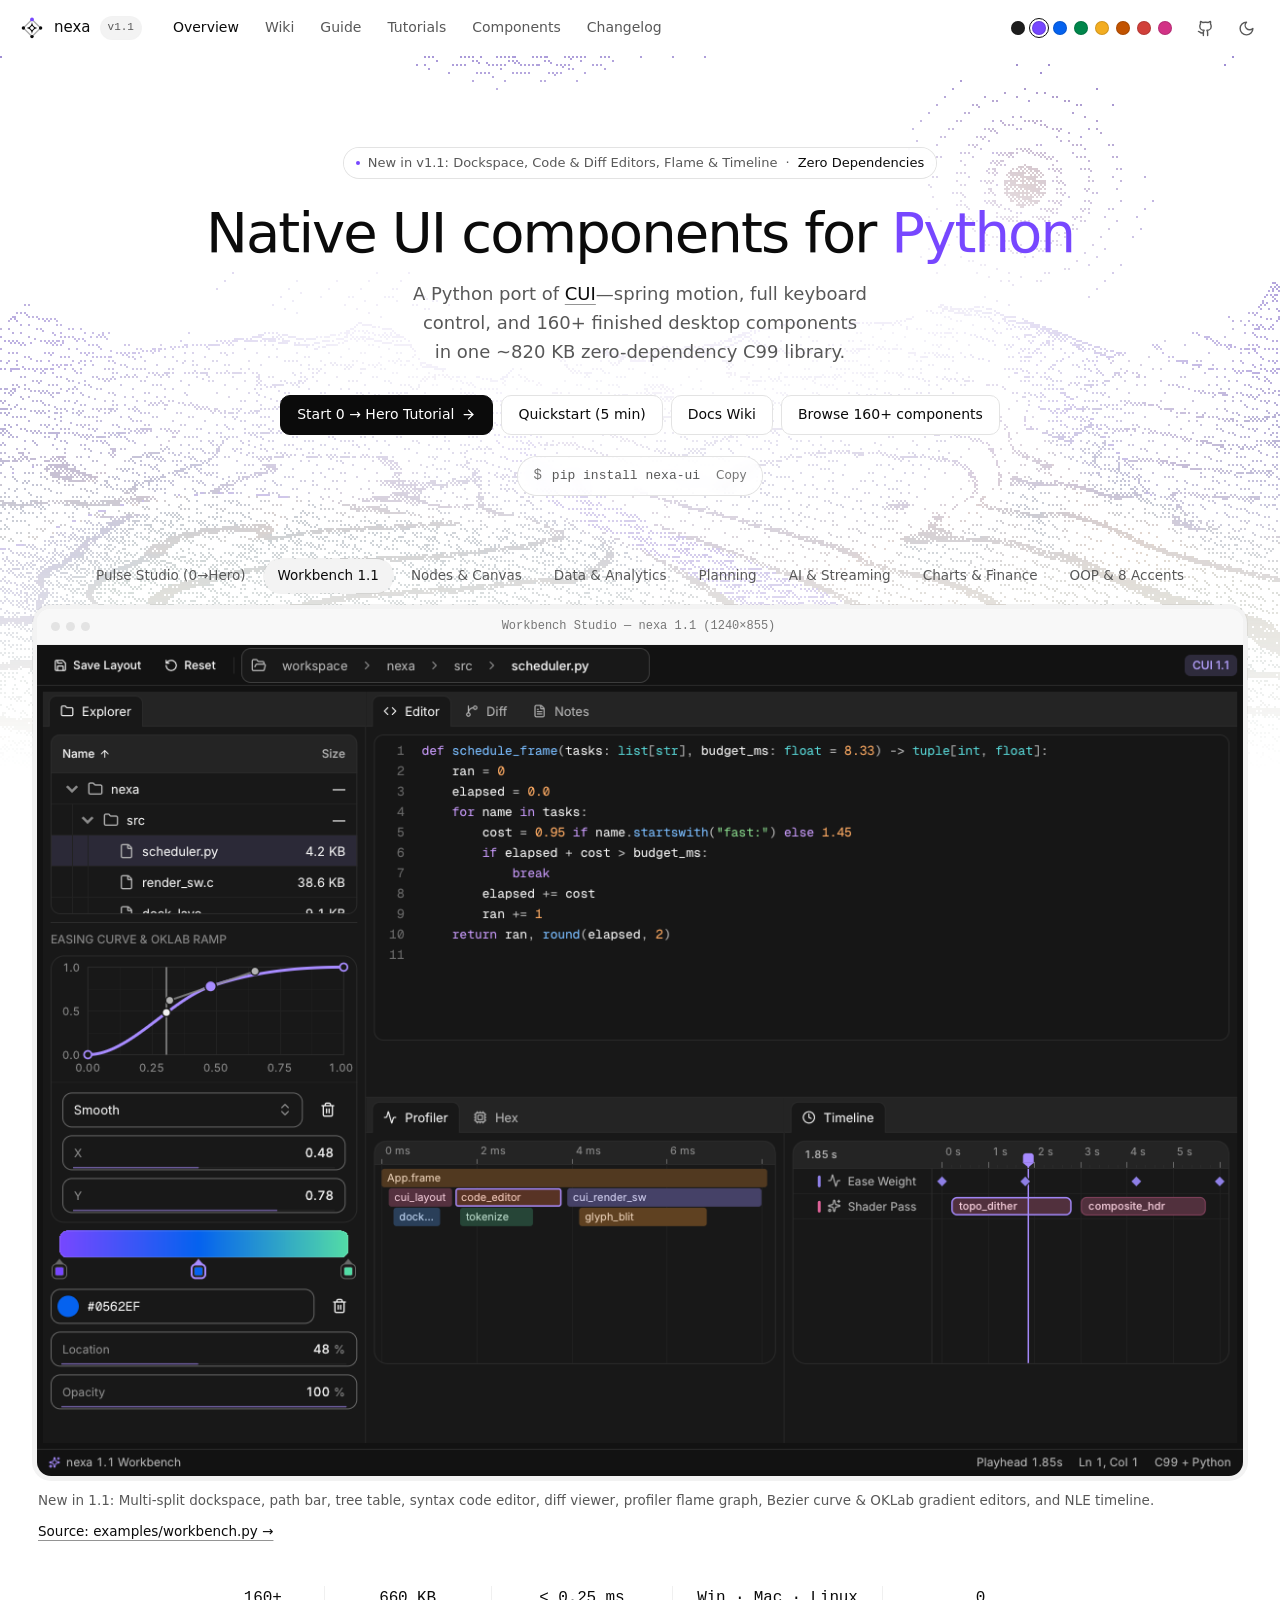
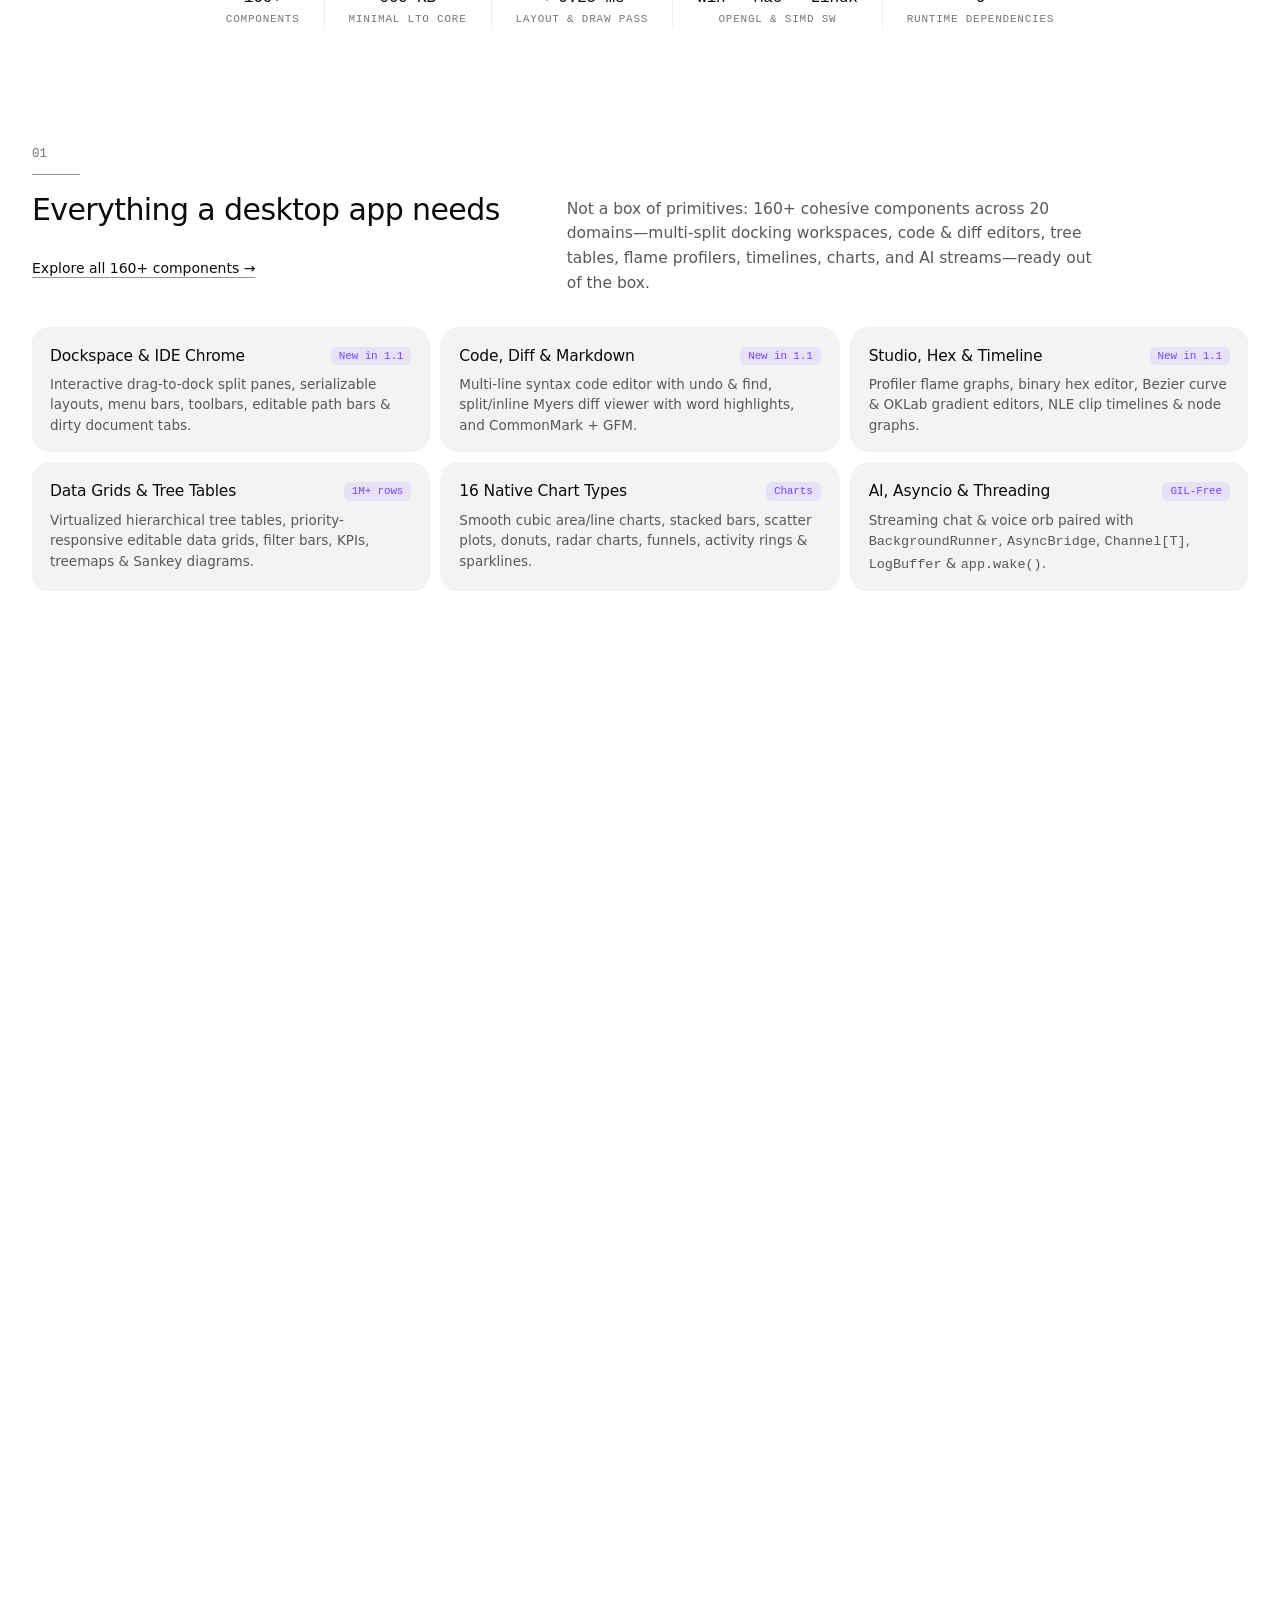
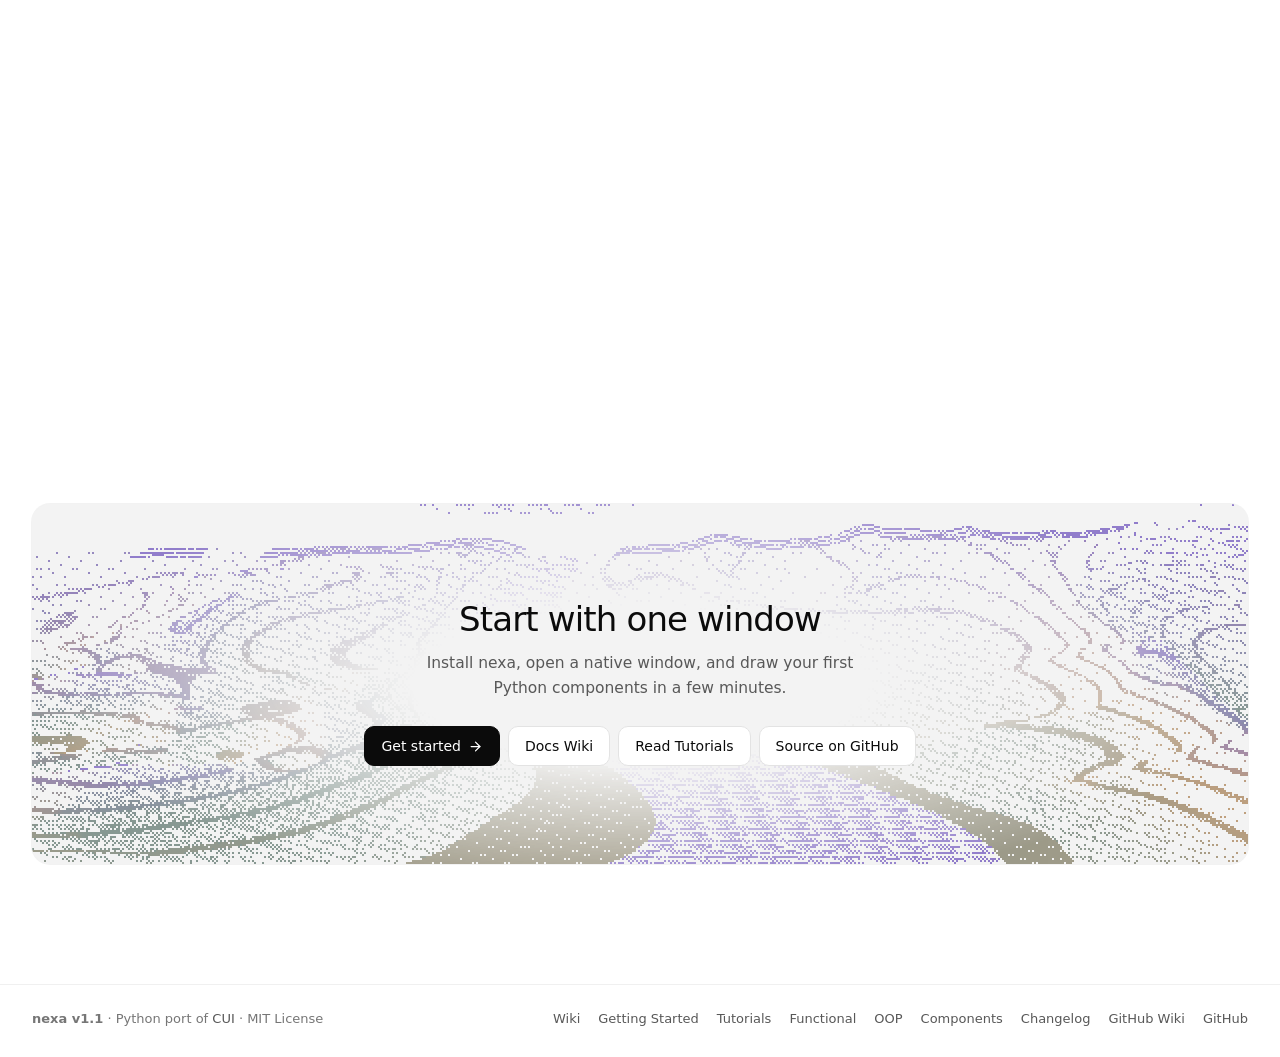
==== commit 8cdee686: "Pre-render multi-page static Docs & Wiki and add GitHub Wiki sync workflow Co-authored-by: arena-age" ====
--- a/docs/index.html
+++ b/docs/index.html
@@ -5,8 +5,8 @@
   <meta name="viewport" content="width=device-width, initial-scale=1.0" />
   <title>nexa — Native UI Components for Python</title>
   <meta name="description" content="Zero-dependency, C99-backed immediate-mode UI framework for Python. 160+ components, multi-split docking, code &amp; diff editors, Functional &amp; OOP paradigms, OKLCH design system, asyncio &amp; threading." />
-  <link rel="icon" type="image/svg+xml" href="assets/favicon.svg?v=1.1.3" />
-  <link rel="stylesheet" href="assets/styles.css?v=1.1.3" />
+  <link rel="icon" type="image/svg+xml" href="assets/favicon.svg?v=1.2.0" />
+  <link rel="stylesheet" href="assets/styles.css?v=1.2.0" />
   <script>
     try {
       const saved = localStorage.getItem("nexa_theme");
@@ -35,10 +35,11 @@
       </a>
       <nav class="nav-links" aria-label="Primary">
         <a class="nav-link active" href="index.html">Overview</a>
-        <a class="nav-link" href="guide.html#getting-started">Guide</a>
-        <a class="nav-link" href="guide.html#tutorials">Tutorials</a>
-        <a class="nav-link" href="guide.html#components">Components</a>
-        <a class="nav-link" href="guide.html#changelog">Changelog</a>
+        <a class="nav-link" href="wiki.html">Wiki</a>
+        <a class="nav-link" href="getting-started.html">Guide</a>
+        <a class="nav-link" href="tutorials.html">Tutorials</a>
+        <a class="nav-link" href="components.html">Components</a>
+        <a class="nav-link" href="changelog.html">Changelog</a>
       </nav>
       <div class="topbar-right">
         <div class="accent-strip" id="header-accent-strip" title="Switch live OKLCH accent"></div>
@@ -57,7 +58,7 @@
     <main class="page-home">
       <!-- Centered Hero -->
       <section class="hero">
-        <a class="hero-badge" href="guide.html#changelog">
+        <a class="hero-badge" href="changelog.html">
           <span class="dot"></span>
           <span>New in v1.1: Dockspace, Code &amp; Diff Editors, Flame &amp; Timeline</span> · <strong>Zero Dependencies</strong>
         </a>
@@ -69,12 +70,13 @@
         </p>
 
         <div class="hero-actions">
-          <a class="btn btn-primary" href="guide.html#zero-to-hero">
+          <a class="btn btn-primary" href="zero-to-hero.html">
             Start 0 → Hero Tutorial
             <svg viewBox="0 0 24 24" fill="none" stroke="currentColor" stroke-width="2" stroke-linecap="round" stroke-linejoin="round"><path d="M5 12h14"/><path d="m12 5 7 7-7 7"/></svg>
           </a>
-          <a class="btn" href="guide.html#getting-started">Quickstart (5 min)</a>
-          <a class="btn" href="guide.html#components">Browse 160+ components</a>
+          <a class="btn" href="getting-started.html">Quickstart (5 min)</a>
+          <a class="btn" href="wiki.html">Docs Wiki</a>
+          <a class="btn" href="components.html">Browse 160+ components</a>
         </div>
 
         <div class="hero-cmd">
@@ -118,31 +120,31 @@
           <p>
             Not a box of primitives: 160+ cohesive components across 20 domains—multi-split docking workspaces, code &amp; diff editors, tree tables, flame profilers, timelines, charts, and AI streams—ready out of the box.
           </p>
-          <a class="text-link" href="guide.html#components">Explore all 160+ components →</a>
+          <a class="text-link" href="components.html">Explore all 160+ components →</a>
         </div>
 
         <div class="bento-grid">
-          <a class="bento-card" href="guide.html#components">
+          <a class="bento-card" href="components.html">
             <h3><span>Dockspace &amp; IDE Chrome</span> <span class="bento-tag">New in 1.1</span></h3>
             <p>Interactive drag-to-dock split panes, serializable layouts, menu bars, toolbars, editable path bars &amp; dirty document tabs.</p>
           </a>
-          <a class="bento-card" href="guide.html#components">
+          <a class="bento-card" href="components.html">
             <h3><span>Code, Diff &amp; Markdown</span> <span class="bento-tag">New in 1.1</span></h3>
             <p>Multi-line syntax code editor with undo &amp; find, split/inline Myers diff viewer with word highlights, and CommonMark + GFM.</p>
           </a>
-          <a class="bento-card" href="guide.html#components">
+          <a class="bento-card" href="components.html">
             <h3><span>Studio, Hex &amp; Timeline</span> <span class="bento-tag">New in 1.1</span></h3>
             <p>Profiler flame graphs, binary hex editor, Bezier curve &amp; OKLab gradient editors, NLE clip timelines &amp; node graphs.</p>
           </a>
-          <a class="bento-card" href="guide.html#components">
+          <a class="bento-card" href="components.html">
             <h3><span>Data Grids &amp; Tree Tables</span> <span class="bento-tag">1M+ rows</span></h3>
             <p>Virtualized hierarchical tree tables, priority-responsive editable data grids, filter bars, KPIs, treemaps &amp; Sankey diagrams.</p>
           </a>
-          <a class="bento-card" href="guide.html#components">
+          <a class="bento-card" href="components.html">
             <h3><span>16 Native Chart Types</span> <span class="bento-tag">Charts</span></h3>
             <p>Smooth cubic area/line charts, stacked bars, scatter plots, donuts, radar charts, funnels, activity rings &amp; sparklines.</p>
           </a>
-          <a class="bento-card" href="guide.html#concurrency-and-async">
+          <a class="bento-card" href="concurrency-and-async.html">
             <h3><span>AI, Asyncio &amp; Threading</span> <span class="bento-tag">GIL-Free</span></h3>
             <p>Streaming chat &amp; voice orb paired with <code>BackgroundRunner</code>, <code>AsyncBridge</code>, <code>Channel[T]</code>, <code>LogBuffer</code> &amp; <code>app.wake()</code>.</p>
           </a>
@@ -157,7 +159,7 @@
           <p>
             Every widget is a function or <code>with</code> scope that draws itself and returns plain Python values. Start with a 20-line functional closure, pass explicit procedural state, or scale into isolated <code>Component</code>, <code>View</code>, and <code>Router</code> classes.
           </p>
-          <a class="text-link" id="paradigm-guide-link" href="guide.html#tutorial-functional">Read Functional Tutorial →</a>
+          <a class="text-link" id="paradigm-guide-link" href="tutorial-functional.html">Read Functional Tutorial →</a>
         </div>
 
         <div class="paradigm-box">
@@ -194,7 +196,7 @@
           <p>
             Light and dark themes, eight calibrated perceptual OKLCH accents, and 34 semantic tokens your own custom canvas drawing follows automatically. Click any swatch to recolor this page live.
           </p>
-          <a class="text-link" href="guide.html#theming-and-styling">Theming &amp; custom brand tokens →</a>
+          <a class="text-link" href="theming-and-styling.html">Theming &amp; custom brand tokens →</a>
         </div>
 
         <div class="accents-grid" id="accents-interactive-grid"></div>
@@ -202,7 +204,7 @@
         <div class="code-panel" style="margin-top: 18px;">
           <div class="code-header">
             <span>Selected Python configuration</span>
-            <a class="text-link" href="guide.html#theming-and-styling" style="font-family: var(--font);">All 34 theme tokens →</a>
+            <a class="text-link" href="theming-and-styling.html" style="font-family: var(--font);">All 34 theme tokens →</a>
           </div>
           <pre><code id="active-accent-code">accent=ui.Accent.VIOLET  # #a78bff (dark mode)</code></pre>
         </div>
@@ -216,7 +218,7 @@
           <p>
             Native Python desktop apps should open instantaneously, sleep at 0% CPU when idle, support optional BiDi &amp; Arabic shaping, and run identically inside headless Linux CI containers without Xvfb.
           </p>
-          <a class="text-link" href="guide.html#advanced-rendering-and-packaging">Custom GPU backends, --rtl &amp; LTO builds →</a>
+          <a class="text-link" href="advanced-rendering-and-packaging.html">Custom GPU backends, --rtl &amp; LTO builds →</a>
         </div>
 
         <ul class="facts">
@@ -271,12 +273,12 @@
           <p>
             Seven hands-on chapters—every snippet tested in CI—take you from your first window to complete Functional/Procedural and Object-Oriented desktop apps, async worker streams, and standalone binaries.
           </p>
-          <a class="text-link" href="guide.html#tutorials">Open Tutorials Hub →</a>
+          <a class="text-link" href="tutorials.html">Open Tutorials Hub →</a>
         </div>
 
         <ul class="guide-cards">
           <li class="guide-card-featured-wrap" style="grid-column: 1 / -1;">
-            <a class="guide-card guide-card-featured" href="guide.html#zero-to-hero">
+            <a class="guide-card guide-card-featured" href="zero-to-hero.html">
               <span class="gc-num">00 · COMPLETE 0 → HERO MASTERCLASS (11 MODULES · 11 RUNNABLE APPS)</span>
               <span class="gc-title">Zero to Hero: The Complete nexa Full Tutorial</span>
               <span class="gc-text">Go from installing nexa and opening a 15-line native window all the way to architecting, testing, and freezing Pulse Studio—covering Flexbox/Grid layouts, every form &amp; picker, chrome, 50k virtualized grids, code &amp; diff editors, studio canvases, OOP Router/Store, OKLCH theming, and streaming worker pools.</span>
@@ -284,7 +286,7 @@
             </a>
           </li>
           <li>
-            <a class="guide-card" href="guide.html#getting-started">
+            <a class="guide-card" href="getting-started.html">
               <span class="gc-num">01 · START HERE</span>
               <span class="gc-title">Getting started</span>
               <span class="gc-text">Install nexa, open your first native window, and master value-returning widgets &amp; ID scopes.</span>
@@ -292,7 +294,7 @@
             </a>
           </li>
           <li>
-            <a class="guide-card" href="guide.html#tutorial-functional">
+            <a class="guide-card" href="tutorial-functional.html">
               <span class="gc-num">02 · TUTORIAL</span>
               <span class="gc-title">Functional &amp; Procedural</span>
               <span class="gc-text">Build closures with ui.run(draw), flexbox shells, overlays, and a full Personal Budget Tracker.</span>
@@ -300,7 +302,7 @@
             </a>
           </li>
           <li>
-            <a class="guide-card" href="guide.html#tutorial-oop">
+            <a class="guide-card" href="tutorial-oop.html">
               <span class="gc-num">03 · TUTORIAL</span>
               <span class="gc-title">Object-Oriented (OOP)</span>
               <span class="gc-text">Structure multi-screen apps with Application, Component, View, Router, Store &amp; an Incident Console.</span>
@@ -308,7 +310,7 @@
             </a>
           </li>
           <li>
-            <a class="guide-card" href="guide.html#theming-and-styling">
+            <a class="guide-card" href="theming-and-styling.html">
               <span class="gc-num">04 · TUTORIAL</span>
               <span class="gc-title">Theming, Accents &amp; Icons</span>
               <span class="gc-text">Light &amp; dark mode, all 8 OKLCH accents, 34 theme tokens, custom .ttf fonts, and 168 Lucide icons.</span>
@@ -316,7 +318,7 @@
             </a>
           </li>
           <li>
-            <a class="guide-card" href="guide.html#concurrency-and-async">
+            <a class="guide-card" href="concurrency-and-async.html">
               <span class="gc-num">05 · TUTORIAL</span>
               <span class="gc-title">Concurrency &amp; Asyncio</span>
               <span class="gc-text">Stream background tasks, threads, Channel[T], LogBuffer, and asyncio coroutines at 60fps.</span>
@@ -324,7 +326,7 @@
             </a>
           </li>
           <li>
-            <a class="guide-card" href="guide.html#advanced-rendering-and-packaging">
+            <a class="guide-card" href="advanced-rendering-and-packaging.html">
               <span class="gc-num">06 · TUTORIAL</span>
               <span class="gc-title">Canvas, GPU &amp; Packaging</span>
               <span class="gc-text">Vector canvas, headless pytest PNG checks, custom GPU backends, --rtl shaping &amp; PyInstaller/Nuitka.</span>
@@ -332,7 +334,7 @@
             </a>
           </li>
           <li>
-            <a class="guide-card" href="guide.html#components-reference">
+            <a class="guide-card" href="components-reference.html">
               <span class="gc-num">07 · REFERENCE</span>
               <span class="gc-title">160+ Components Reference</span>
               <span class="gc-text">Complete Python signatures, result types, and scope rules across all 20 built-in widget domains.</span>
@@ -348,11 +350,12 @@
           <h2>Start with one window</h2>
           <p>Install nexa, open a native window, and draw your first Python components in a few minutes.</p>
           <div class="hero-actions">
-            <a class="btn btn-primary" href="guide.html#getting-started">
+            <a class="btn btn-primary" href="getting-started.html">
               Get started
               <svg viewBox="0 0 24 24" fill="none" stroke="currentColor" stroke-width="2" stroke-linecap="round" stroke-linejoin="round"><path d="M5 12h14"/><path d="m12 5 7 7-7 7"/></svg>
             </a>
-            <a class="btn" href="guide.html#tutorials">Read Tutorials</a>
+            <a class="btn" href="wiki.html">Docs Wiki</a>
+            <a class="btn" href="tutorials.html">Read Tutorials</a>
             <a class="btn" href="https://github.com/x017/nexa" target="_blank" rel="noopener">Source on GitHub</a>
           </div>
         </div>
@@ -366,18 +369,20 @@
         <strong>nexa v1.1</strong> · Python port of <a href="https://github.com/yappologistic/CUI" target="_blank" rel="noopener">CUI</a> · MIT License
       </div>
       <nav style="display: flex; flex-wrap: wrap; gap: 18px;">
-        <a href="guide.html#getting-started">Getting Started</a>
-        <a href="guide.html#tutorials">Tutorials</a>
-        <a href="guide.html#tutorial-functional">Functional</a>
-        <a href="guide.html#tutorial-oop">OOP</a>
-        <a href="guide.html#components">Components</a>
-        <a href="guide.html#changelog">Changelog</a>
+        <a href="wiki.html">Wiki</a>
+        <a href="getting-started.html">Getting Started</a>
+        <a href="tutorials.html">Tutorials</a>
+        <a href="tutorial-functional.html">Functional</a>
+        <a href="tutorial-oop.html">OOP</a>
+        <a href="components.html">Components</a>
+        <a href="changelog.html">Changelog</a>
+        <a href="https://github.com/x017/nexa/wiki" target="_blank" rel="noopener">GitHub Wiki</a>
         <a href="https://github.com/x017/nexa" target="_blank" rel="noopener">GitHub</a>
       </nav>
     </div>
   </footer>
 
-  <script src="assets/dither.js?v=1.1.3" defer></script>
-  <script src="assets/site.js?v=1.1.5" defer></script>
+  <script src="assets/dither.js?v=1.2.0" defer></script>
+  <script src="assets/site.js?v=1.2.0" defer></script>
 </body>
 </html>
--- a/docs/assets/styles.css
+++ b/docs/assets/styles.css
@@ -326,6 +326,7 @@
   top: 0;
   z-index: 40;
   height: var(--topbar-h);
+  background: var(--base);
   background: color-mix(in oklab, var(--base) 88%, transparent);
   -webkit-backdrop-filter: blur(10px);
   backdrop-filter: blur(10px);
@@ -1541,13 +1542,15 @@
   margin: 32px 0;
 }
 
-.prose a:not(.btn):not(.tutorial-hub-card):not(.module-jump-pill):not(.track-step):not(.pager-card) {
+.prose a:not([class]),
+.prose a.doc-inline-link {
   text-decoration: underline;
   text-decoration-color: var(--border-strong);
   text-underline-offset: 3px;
 }
 
-.prose a:not(.btn):not(.tutorial-hub-card):not(.module-jump-pill):not(.track-step):not(.pager-card):hover {
+.prose a:not([class]):hover,
+.prose a.doc-inline-link:hover {
   text-decoration-color: var(--fg);
 }
 
@@ -2072,9 +2075,106 @@
   margin-top: 0 !important;
 }
 
+/* ==========================================================================
+   Docs Wiki Hub (`wiki.html`) — Knowledge Base Grid, Quick Pills & Domain Index
+   ========================================================================== */
+
+.wiki-quick-bar {
+  display: flex;
+  flex-wrap: wrap;
+  gap: 8px;
+  margin: 18px 0 26px;
+}
+
+.wiki-pill {
+  display: inline-flex;
+  align-items: center;
+  gap: 6px;
+  padding: 7px 13px;
+  border-radius: 999px;
+  background: var(--bezel);
+  box-shadow: 0 0 0 1px var(--bezel-edge);
+  font: 500 13px/1.2 var(--font);
+  color: var(--fg);
+  text-decoration: none;
+  transition: background var(--t-hover), box-shadow var(--t-hover), color var(--t-hover);
+}
+
+.wiki-pill:hover {
+  background: var(--accent-subtle);
+  box-shadow: 0 0 0 1px var(--accent-ring);
+}
+
+.wiki-pill.primary {
+  background: var(--accent-subtle);
+  color: var(--accent);
+  box-shadow: 0 0 0 1px var(--accent-ring);
+}
+
+.wiki-grid {
+  display: grid;
+  grid-template-columns: repeat(2, minmax(0, 1fr));
+  gap: 14px;
+  margin: 16px 0 28px;
+}
+
+.wiki-card {
+  display: flex;
+  flex-direction: column;
+  gap: 8px;
+  padding: 18px 20px;
+  border-radius: var(--radius-surface);
+  background: var(--bezel);
+  box-shadow: 0 0 0 1px var(--bezel-edge);
+  color: var(--fg);
+}
+
+.wiki-card h3 {
+  margin: 0 !important;
+  font: 600 16px/1.3 var(--font-display);
+  display: flex;
+  align-items: center;
+  justify-content: space-between;
+  gap: 8px;
+}
+
+.wiki-card p {
+  margin: 0 !important;
+  font-size: 13.5px;
+  line-height: 1.55;
+  color: var(--text-2);
+}
+
+.wiki-card-links {
+  display: flex;
+  flex-wrap: wrap;
+  gap: 6px;
+  margin-top: 4px;
+}
+
+.wiki-chip-link {
+  display: inline-flex;
+  align-items: center;
+  padding: 4px 9px;
+  border-radius: 7px;
+  background: var(--surface);
+  border: 1px solid var(--border);
+  font: 500 12px/1.25 var(--font-mono);
+  color: var(--text-2);
+  text-decoration: none;
+  transition: color var(--t-hover), border-color var(--t-hover), background var(--t-hover);
+}
+
+.wiki-chip-link:hover {
+  color: var(--fg);
+  border-color: var(--accent);
+  background: var(--accent-subtle);
+}
+
 @media (max-width: 720px) {
   .tutorials-hub-grid,
-  .catalog-grid {
+  .catalog-grid,
+  .wiki-grid {
     grid-template-columns: minmax(0, 1fr);
   }
 }
